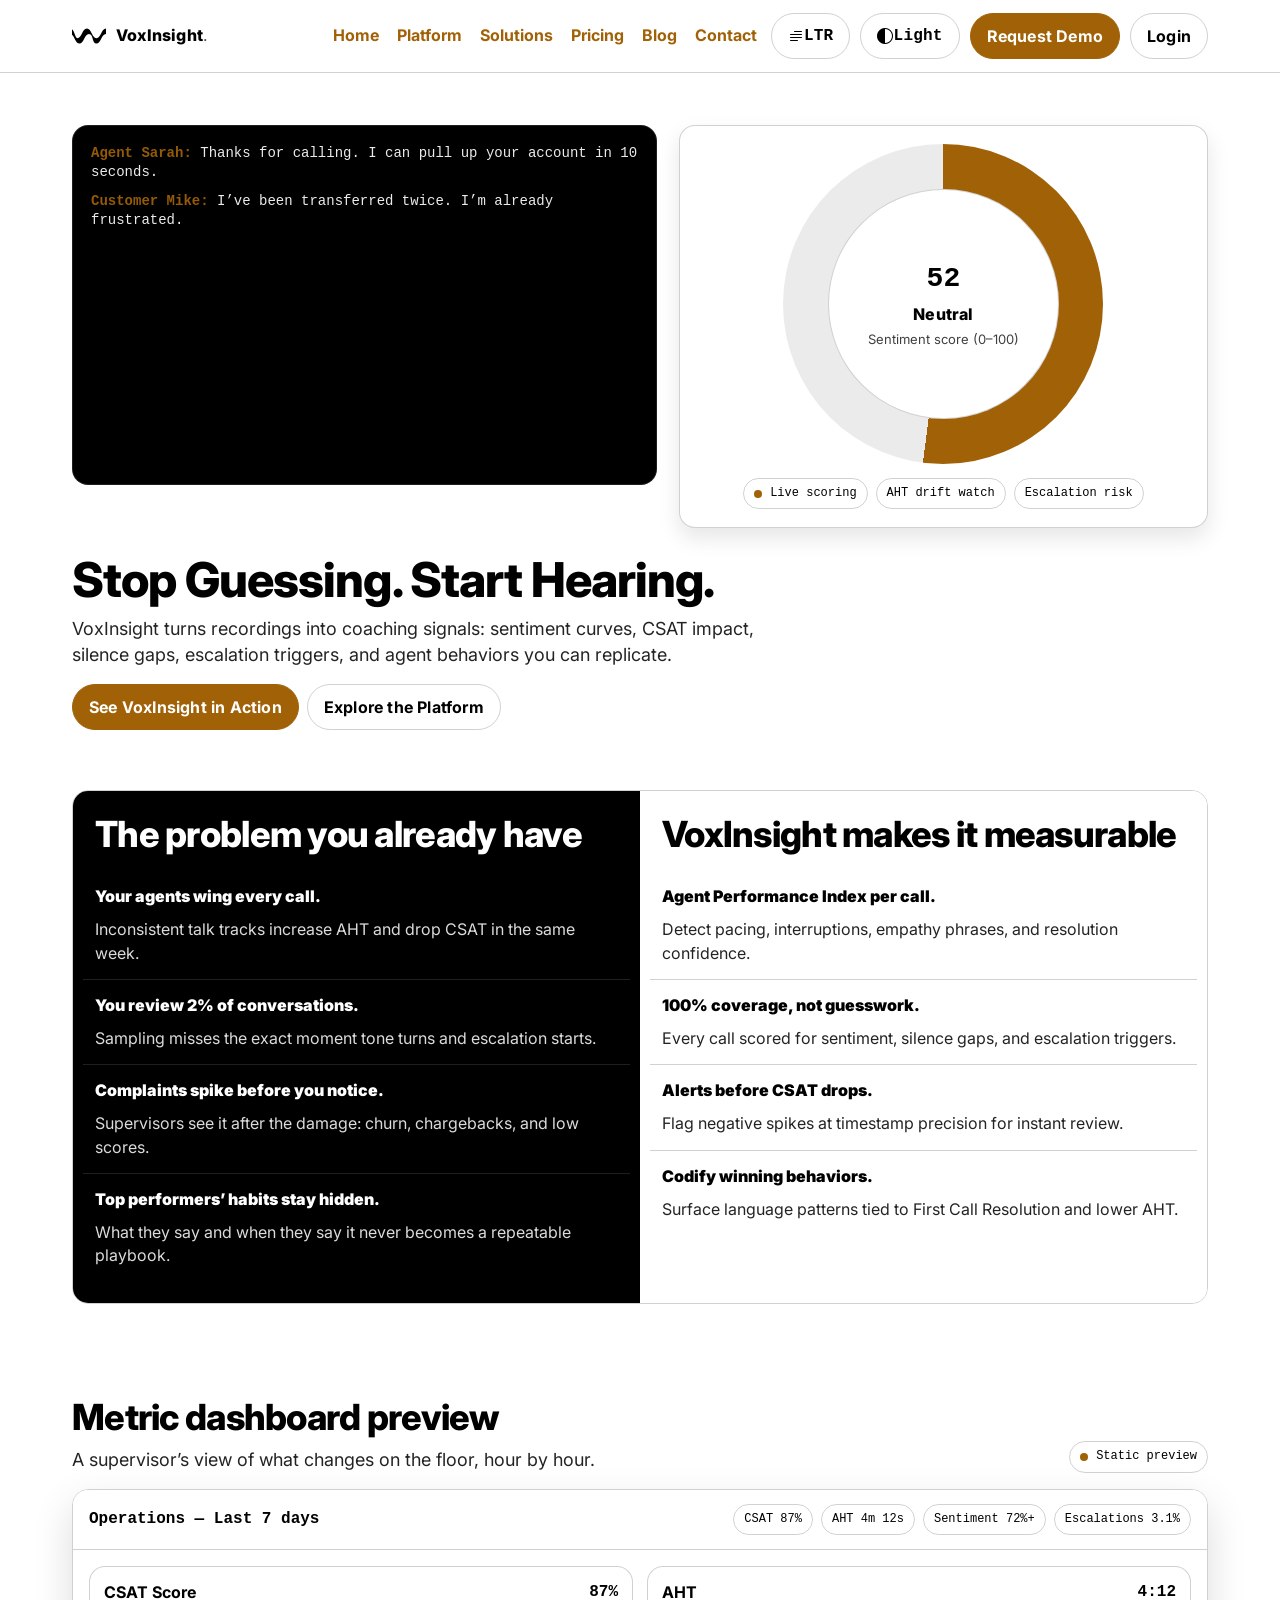
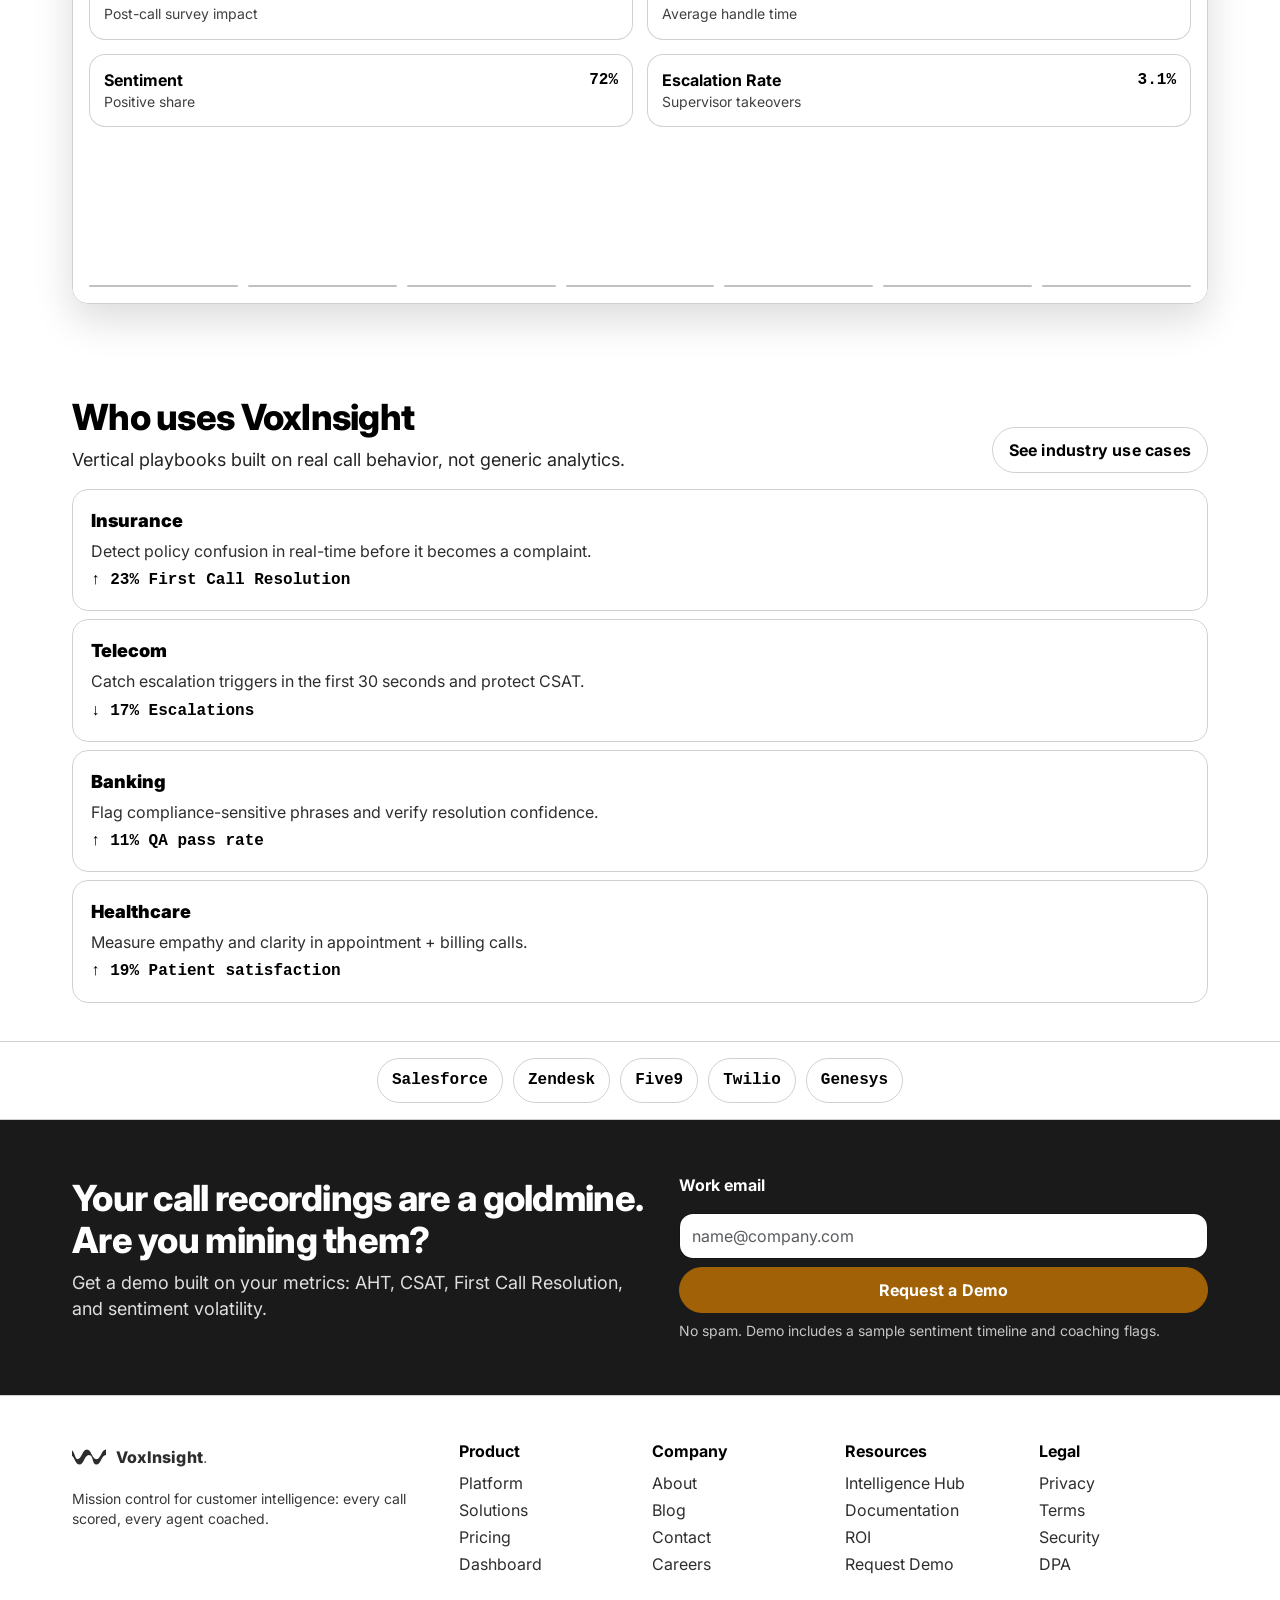
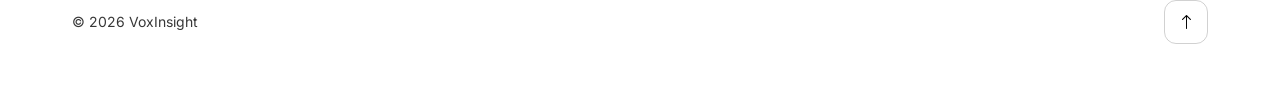
==== index.html @ e65e609f "5050Complete" ====
<!doctype html>
<html lang="en" dir="ltr">
  <head>
    <meta charset="utf-8" />
    <meta name="viewport" content="width=device-width, initial-scale=1" />
    <title>VoxInsight — Speech Analytics Mission Control</title>
    <meta name="description" content="Analyze call center conversations with AI. Track sentiment, CSAT impact, AHT drift, escalation risk, and coaching opportunities in one dashboard." />
    <meta name="robots" content="index, follow" />
    <link rel="icon" href="data:image/svg+xml,%3Csvg xmlns='http://www.w3.org/2000/svg' viewBox='0 0 64 64'%3E%3Cpath fill='%23A16207' d='M10 36c9 0 9-18 18-18s9 18 18 18 9-18 18-18v10c-9 0-9 18-18 18S41 28 32 28 23 46 14 46 5 28-4 28V18c9 0 9 18 14 18z'/%3E%3C/svg%3E" />
    <link rel="preconnect" href="https://fonts.googleapis.com" />
    <link rel="preconnect" href="https://fonts.gstatic.com" crossorigin />
    <link href="https://fonts.googleapis.com/css2?family=Inter:wght@400;600;700;800;900&display=swap" rel="stylesheet" />
    <link href="https://cdn.jsdelivr.net/npm/bootstrap@5.3.3/dist/css/bootstrap.min.css" rel="stylesheet" integrity="sha384-QWTKZyjpPEjISv5WaRU9OFeRpok6YctnYmDr5pNlyT2bRjXh0JMhjY6hW+ALEwIH" crossorigin="anonymous" />
    <link href="https://cdn.jsdelivr.net/npm/bootstrap-icons@1.11.3/font/bootstrap-icons.min.css" rel="stylesheet" />
    <link href="assets/css/style.css" rel="stylesheet" />
    <link href="assets/css/dark-mode.css" rel="stylesheet" />
    <link href="assets/css/rtl.css" rel="stylesheet" />
    <script type="application/ld+json">
      {
        "@context": "https://schema.org",
        "@type": "SoftwareApplication",
        "name": "VoxInsight",
        "applicationCategory": "BusinessApplication",
        "operatingSystem": "Web",
        "offers": { "@type": "Offer", "price": "0", "priceCurrency": "USD" },
        "publisher": { "@type": "Organization", "name": "VoxInsight" }
      }
    </script>
  </head>
  <body>
    <a class="vi-skip" href="#main">Skip to content</a>

    <header class="vi-navbar">
      <div class="container vi-container">
        <div class="vi-nav-inner">
          <button class="vi-nav-toggler" type="button" data-bs-toggle="offcanvas" data-bs-target="#viOffcanvas" aria-controls="viOffcanvas" aria-label="Open menu">
            <i class="bi bi-list" aria-hidden="true"></i>
          </button>

          <div class="vi-nav-brand">
            <a class="vi-logo" href="index.html" aria-label="VoxInsight home">
              <svg viewBox="0 0 64 64" xmlns="http://www.w3.org/2000/svg" role="img" aria-label="VoxInsight logo">
                <path fill="currentColor" d="M10 36c9 0 9-18 18-18s9 18 18 18 9-18 18-18v10c-9 0-9 18-18 18S41 28 32 28 23 46 14 46 5 28-4 28V18c9 0 9 18 14 18z" />
              </svg>
              <div>
                <strong>VoxInsight</strong><span>.</span>
              </div>
            </a>
          </div>

          <nav class="vi-nav-desktop" aria-label="Primary">
            <a class="fw-bold" href="index.html">Home</a>
            <a class="fw-bold" href="services.html">Platform</a>
            <a class="fw-bold" href="service-details.html">Solutions</a>
            <a class="fw-bold" href="pricing.html">Pricing</a>
            <a class="fw-bold" href="blog.html">Blog</a>
            <a class="fw-bold" href="contact.html">Contact</a>
          </nav>

          <div class="vi-nav-actions">
            <button class="btn btn-vi btn-vi-outline d-none d-sm-inline-flex" type="button" data-vi-dir-toggle aria-pressed="false" aria-label="Toggle direction">
              <i class="bi bi-text-paragraph" aria-hidden="true"></i>
              <span class="vi-mono" data-vi-dir-label>LTR</span>
            </button>
            <button class="btn btn-vi btn-vi-outline d-none d-sm-inline-flex" type="button" data-vi-theme-toggle aria-pressed="false" aria-label="Toggle theme">
              <i class="bi bi-circle-half" aria-hidden="true"></i>
              <span class="vi-mono" data-vi-theme-label>Light</span>
            </button>
            <a class="btn btn-vi btn-vi-primary d-none d-sm-inline-flex" href="contact.html#demo">Request Demo</a>
            <a class="btn btn-vi btn-vi-outline d-none d-sm-inline-flex" href="login.html">Login</a>
          </div>
        </div>
      </div>

      <div class="offcanvas offcanvas-end vi-offcanvas" tabindex="-1" id="viOffcanvas" aria-labelledby="viOffcanvasLabel">
        <div class="offcanvas-header">
          <div class="vi-logo" id="viOffcanvasLabel">
            <svg viewBox="0 0 64 64" xmlns="http://www.w3.org/2000/svg" aria-hidden="true">
              <path fill="currentColor" d="M10 36c9 0 9-18 18-18s9 18 18 18 9-18 18-18v10c-9 0-9 18-18 18S41 28 32 28 23 46 14 46 5 28-4 28V18c9 0 9 18 14 18z" />
            </svg>
            <div><strong>VoxInsight</strong><span>.</span></div>
          </div>
          <button type="button" class="btn-close" data-bs-dismiss="offcanvas" aria-label="Close"></button>
        </div>
        <div class="offcanvas-body">
          <nav class="nav flex-column" aria-label="Mobile">
            <a class="nav-link" href="index.html">Home</a>
            <a class="nav-link" href="services.html">Platform</a>
            <a class="nav-link" href="service-details.html">Solutions</a>
            <a class="nav-link" href="pricing.html">Pricing</a>
            <a class="nav-link" href="blog.html">Blog</a>
            <a class="nav-link" href="contact.html">Contact</a>
            <div class="mt-3 d-grid gap-2">
              <button class="btn btn-vi btn-vi-outline" type="button" data-vi-dir-toggle aria-pressed="false">
                <i class="bi bi-text-paragraph" aria-hidden="true"></i> <span class="vi-mono" data-vi-dir-label>LTR</span>
              </button>
              <button class="btn btn-vi btn-vi-outline" type="button" data-vi-theme-toggle aria-pressed="false">
                <i class="bi bi-circle-half" aria-hidden="true"></i> <span class="vi-mono" data-vi-theme-label>Light</span>
              </button>
              <a class="btn btn-vi btn-vi-primary" href="contact.html#demo">Request Demo</a>
              <a class="btn btn-vi btn-vi-outline" href="login.html">Login</a>
            </div>
          </nav>
        </div>
      </div>
    </header>

    <main id="main">
      <section class="vi-hero">
        <div class="container vi-container">
          <div class="vi-split align-items-start">
            <div class="vi-transcript">
              <div class="vi-transcript-inner" data-vi-transcript aria-live="polite" aria-label="Live transcript simulation"></div>
            </div>
            <div class="vi-gauge">
              <div class="vi-gauge-ring" data-vi-gauge-ring style="--vi-gauge-deg:240deg">
                <div class="vi-gauge-center">
                  <div class="score" data-vi-gauge-score>78</div>
                  <div class="state" data-vi-gauge-state>Positive</div>
                  <div class="hint">Sentiment score (0–100)</div>
                </div>
              </div>
              <div class="d-flex flex-wrap gap-2 justify-content-center">
                <span class="vi-badge dot">Live scoring</span>
                <span class="vi-badge">AHT drift watch</span>
                <span class="vi-badge">Escalation risk</span>
              </div>
            </div>
          </div>

          <div class="mt-4">
            <h1 class="vi-h1">Stop Guessing. Start Hearing.</h1>
            <p class="vi-lead mt-2">
              VoxInsight turns recordings into coaching signals: sentiment curves, CSAT impact, silence gaps, escalation triggers, and agent behaviors you can replicate.
            </p>
            <div class="d-flex flex-wrap gap-2 mt-3">
              <a class="btn btn-vi btn-vi-primary" href="dashboard.html">See VoxInsight in Action</a>
              <a class="btn btn-vi btn-vi-outline" href="services.html">Explore the Platform</a>
            </div>
          </div>
        </div>
      </section>

      <section class="vi-section compact">
        <div class="container vi-container">
          <div class="vi-compare">
            <div class="pain">
              <h2 class="vi-h2 mb-3">The problem you already have</h2>
              <div class="row">
                <div class="t">Your agents wing every call.</div>
                <div class="d">Inconsistent talk tracks increase AHT and drop CSAT in the same week.</div>
              </div>
              <div class="row">
                <div class="t">You review 2% of conversations.</div>
                <div class="d">Sampling misses the exact moment tone turns and escalation starts.</div>
              </div>
              <div class="row">
                <div class="t">Complaints spike before you notice.</div>
                <div class="d">Supervisors see it after the damage: churn, chargebacks, and low scores.</div>
              </div>
              <div class="row">
                <div class="t">Top performers’ habits stay hidden.</div>
                <div class="d">What they say and when they say it never becomes a repeatable playbook.</div>
              </div>
            </div>
            <div class="answer">
              <h2 class="vi-h2 mb-3">VoxInsight makes it measurable</h2>
              <div class="row">
                <div class="t">Agent Performance Index per call.</div>
                <div class="d">Detect pacing, interruptions, empathy phrases, and resolution confidence.</div>
              </div>
              <div class="row">
                <div class="t">100% coverage, not guesswork.</div>
                <div class="d">Every call scored for sentiment, silence gaps, and escalation triggers.</div>
              </div>
              <div class="row">
                <div class="t">Alerts before CSAT drops.</div>
                <div class="d">Flag negative spikes at timestamp precision for instant review.</div>
              </div>
              <div class="row">
                <div class="t">Codify winning behaviors.</div>
                <div class="d">Surface language patterns tied to First Call Resolution and lower AHT.</div>
              </div>
            </div>
          </div>
        </div>
      </section>

      <section class="vi-section">
        <div class="container vi-container">
          <div class="d-flex flex-column flex-lg-row align-items-lg-end justify-content-between gap-2">
            <div>
              <h2 class="vi-h2 mb-2">Metric dashboard preview</h2>
              <p class="vi-lead mb-0">A supervisor’s view of what changes on the floor, hour by hour.</p>
            </div>
            <span class="vi-badge dot">Static preview</span>
          </div>

          <div class="vi-dashboard-mock mt-3">
            <div class="vi-dashboard-top">
              <div class="vi-mono fw-bold">Operations — Last 7 days</div>
              <div class="d-flex flex-wrap gap-2">
                <span class="vi-badge">CSAT 87%</span>
                <span class="vi-badge">AHT 4m 12s</span>
                <span class="vi-badge">Sentiment 72%+</span>
                <span class="vi-badge">Escalations 3.1%</span>
              </div>
            </div>
            <div class="p-3">
              <div class="vi-grid-2">
                <div class="vi-card vi-card-tight">
                  <div class="vi-card-body vi-metric">
                    <div>
                      <div class="label">CSAT Score</div>
                      <div class="small opacity-75">Post-call survey impact</div>
                    </div>
                    <div class="value">87%</div>
                  </div>
                </div>
                <div class="vi-card vi-card-tight">
                  <div class="vi-card-body vi-metric">
                    <div>
                      <div class="label">AHT</div>
                      <div class="small opacity-75">Average handle time</div>
                    </div>
                    <div class="value">4:12</div>
                  </div>
                </div>
                <div class="vi-card vi-card-tight">
                  <div class="vi-card-body vi-metric">
                    <div>
                      <div class="label">Sentiment</div>
                      <div class="small opacity-75">Positive share</div>
                    </div>
                    <div class="value">72%</div>
                  </div>
                </div>
                <div class="vi-card vi-card-tight">
                  <div class="vi-card-body vi-metric">
                    <div>
                      <div class="label">Escalation Rate</div>
                      <div class="small opacity-75">Supervisor takeovers</div>
                    </div>
                    <div class="value">3.1%</div>
                  </div>
                </div>
              </div>
            </div>
            <div class="vi-bars" aria-label="Weekly sentiment trend">
              <div class="vi-bar" aria-label="Monday"><span style="height:62%"></span></div>
              <div class="vi-bar" aria-label="Tuesday"><span style="height:54%"></span></div>
              <div class="vi-bar" aria-label="Wednesday"><span style="height:68%"></span></div>
              <div class="vi-bar" aria-label="Thursday"><span style="height:64%"></span></div>
              <div class="vi-bar" aria-label="Friday"><span style="height:72%"></span></div>
              <div class="vi-bar" aria-label="Saturday"><span style="height:69%"></span></div>
              <div class="vi-bar" aria-label="Sunday"><span style="height:75%"></span></div>
            </div>
          </div>
        </div>
      </section>

      <section class="vi-section compact">
        <div class="container vi-container">
          <div class="d-flex flex-column flex-lg-row align-items-lg-end justify-content-between gap-2">
            <div>
              <h2 class="vi-h2 mb-2">Who uses VoxInsight</h2>
              <p class="vi-lead mb-0">Vertical playbooks built on real call behavior, not generic analytics.</p>
            </div>
            <a class="btn btn-vi btn-vi-outline" href="service-details.html">See industry use cases</a>
          </div>

          <div class="vi-verticals mt-3 d-grid gap-2">
            <div class="vi-row">
              <div class="k">Insurance</div>
              <div class="u">Detect policy confusion in real-time before it becomes a complaint.</div>
              <div class="m">↑ 23% First Call Resolution</div>
            </div>
            <div class="vi-row">
              <div class="k">Telecom</div>
              <div class="u">Catch escalation triggers in the first 30 seconds and protect CSAT.</div>
              <div class="m">↓ 17% Escalations</div>
            </div>
            <div class="vi-row">
              <div class="k">Banking</div>
              <div class="u">Flag compliance-sensitive phrases and verify resolution confidence.</div>
              <div class="m">↑ 11% QA pass rate</div>
            </div>
            <div class="vi-row">
              <div class="k">Healthcare</div>
              <div class="u">Measure empathy and clarity in appointment + billing calls.</div>
              <div class="m">↑ 19% Patient satisfaction</div>
            </div>
          </div>
        </div>
      </section>

      <section class="vi-trust">
        <div class="container vi-container">
          <div class="d-flex flex-wrap justify-content-center row-gap">
            <div class="item">Salesforce</div>
            <div class="item">Zendesk</div>
            <div class="item">Five9</div>
            <div class="item">Twilio</div>
            <div class="item">Genesys</div>
          </div>
        </div>
      </section>

      <section class="vi-section dark">
        <div class="container vi-container">
          <div class="vi-split align-items-center">
            <div>
              <h2 class="vi-h2">Your call recordings are a goldmine. Are you mining them?</h2>
              <p class="vi-lead mt-2">Get a demo built on your metrics: AHT, CSAT, First Call Resolution, and sentiment volatility.</p>
            </div>
            <form class="vi-form needs-validation" id="demo" novalidate>
              <div class="d-grid gap-2">
                <label class="form-label fw-bold" for="emailDemo">Work email</label>
                <input class="form-control" id="emailDemo" type="email" placeholder="name@company.com" required />
                <div class="invalid-feedback">Enter a valid email address.</div>
                <button class="btn btn-vi btn-vi-primary" type="submit">Request a Demo</button>
                <div class="small opacity-75">No spam. Demo includes a sample sentiment timeline and coaching flags.</div>
              </div>
            </form>
          </div>
        </div>
      </section>
    </main>

    <footer class="vi-footer">
      <div class="container vi-container">
        <div class="row g-4">
          <div class="col-12 col-lg-4">
            <a class="vi-logo" href="index.html" aria-label="VoxInsight home">
              <svg viewBox="0 0 64 64" xmlns="http://www.w3.org/2000/svg" aria-hidden="true">
                <path fill="currentColor" d="M10 36c9 0 9-18 18-18s9 18 18 18 9-18 18-18v10c-9 0-9 18-18 18S41 28 32 28 23 46 14 46 5 28-4 28V18c9 0 9 18 14 18z" />
              </svg>
              <div>
                <strong>VoxInsight</strong><span>.</span>
              </div>
            </a>
            <p class="mt-2 mb-0 small">Mission control for customer intelligence: every call scored, every agent coached.</p>
          </div>
          <div class="col-6 col-lg-2">
            <div class="fw-bold mb-2">Product</div>
            <div class="d-grid gap-1">
              <a href="services.html">Platform</a>
              <a href="service-details.html">Solutions</a>
              <a href="pricing.html">Pricing</a>
              <a href="dashboard.html">Dashboard</a>
            </div>
          </div>
          <div class="col-6 col-lg-2">
            <div class="fw-bold mb-2">Company</div>
            <div class="d-grid gap-1">
              <a href="about.html">About</a>
              <a href="blog.html">Blog</a>
              <a href="contact.html">Contact</a>
              <a href="coming-soon.html">Careers</a>
            </div>
          </div>
          <div class="col-6 col-lg-2">
            <div class="fw-bold mb-2">Resources</div>
            <div class="d-grid gap-1">
              <a href="blog.html">Intelligence Hub</a>
              <a href="services.html">Documentation</a>
              <a href="pricing.html">ROI</a>
              <a href="contact.html#demo">Request Demo</a>
            </div>
          </div>
          <div class="col-6 col-lg-2">
            <div class="fw-bold mb-2">Legal</div>
            <div class="d-grid gap-1">
              <a href="404.html">Privacy</a>
              <a href="404.html">Terms</a>
              <a href="404.html">Security</a>
              <a href="404.html">DPA</a>
            </div>
          </div>
        </div>
        <div class="d-flex flex-wrap justify-content-between align-items-center gap-2 mt-4">
          <div class="small">© 2026 VoxInsight</div>
          <button class="backtop" type="button" data-vi-backtop aria-label="Back to top">
            <i class="bi bi-arrow-up" aria-hidden="true"></i>
          </button>
        </div>
      </div>
    </footer>

    <script src="https://cdn.jsdelivr.net/npm/bootstrap@5.3.3/dist/js/bootstrap.bundle.min.js" integrity="sha384-YvpcrYf0tY3lHB60NNkmXc5s9fDVZLESaAA55NDzOxhy9GkcIdslK1eN7N6jIeHz" crossorigin="anonymous"></script>
    <script src="assets/js/main.js"></script>
  </body>
</html>
---- assets/css/style.css ----
:root{
  --vi-black:#000;
  --vi-white:#fff;
  --vi-accent:#A16207;
  --vi-dark:#1A1A1A;
  --vi-bg:var(--vi-white);
  --vi-fg:var(--vi-black);
  --vi-surface:var(--vi-white);
  --vi-border:rgba(0,0,0,.18);
  --vi-soft:rgba(0,0,0,.06);
  --vi-radius:16px;
  --vi-radius-sm:12px;
  --vi-shadow:0 16px 40px rgba(0,0,0,.14);
  --vi-shadow-sm:0 10px 22px rgba(0,0,0,.10);
  --vi-mono:ui-monospace,SFMono-Regular,Menlo,Monaco,Consolas,"Liberation Mono","Courier New",monospace;
}

html,body{height:100%}
body{
  background:var(--vi-bg);
  color:var(--vi-fg);
  font-family:Inter,system-ui,-apple-system,"Segoe UI",Roboto,Arial,sans-serif;
  line-height:1.45;
}

:root{
  --bs-primary:var(--vi-accent);
  --bs-primary-rgb:161,98,7;
  --bs-link-color:var(--vi-accent);
  --bs-link-hover-color:rgba(161,98,7,.82);
  --bs-focus-ring-color:rgba(161,98,7,.34);
  --bs-border-color:var(--vi-border);
}

a{color:var(--vi-accent);text-decoration:none}
a:hover{text-decoration:underline}

.vi-skip{
  position:absolute;
  left:-9999px;
  top:auto;
  width:1px;
  height:1px;
  overflow:hidden;
}
.vi-skip:focus{
  left:16px;
  top:16px;
  width:auto;
  height:auto;
  z-index:2000;
  padding:10px 12px;
  background:var(--vi-white);
  color:var(--vi-black);
  border:1px solid var(--vi-black);
  border-radius:12px;
}

.vi-container{max-width:1160px}

.vi-logo{
  display:inline-flex;
  align-items:center;
  gap:10px;
  color:inherit;
}
.vi-logo svg{width:34px;height:34px;flex:0 0 auto}
.vi-logo strong{font-weight:800;letter-spacing:.2px}
.vi-logo span{opacity:.7}

.vi-navbar{
  position:sticky;
  top:0;
  z-index:1030;
  background:rgba(255,255,255,.92);
  backdrop-filter:saturate(130%) blur(10px);
  border-bottom:1px solid var(--vi-border);
}
.vi-nav-inner{
  min-height:72px;
  display:flex;
  align-items:center;
  gap:14px;
}
.vi-nav-brand{flex:1 1 auto;display:flex;justify-content:center}
.vi-nav-desktop{display:none;gap:18px;align-items:center}
.vi-nav-actions{display:flex;gap:10px;align-items:center}
.vi-nav-actions .btn{min-height:44px}
.vi-nav-toggler{width:44px;height:44px;border:1px solid var(--vi-border);border-radius:12px;background:transparent}
.vi-nav-toggler:focus{outline:none;box-shadow:0 0 0 .25rem rgba(161,98,7,.25)}

@media (min-width:1100px){
  .vi-nav-brand{justify-content:flex-start}
  .vi-nav-desktop{display:flex}
  .vi-nav-toggler{display:none}
}

.vi-pill{
  border:1px solid var(--vi-border);
  background:var(--vi-surface);
  border-radius:999px;
  padding:10px 12px;
  display:inline-flex;
  gap:10px;
  align-items:center;
}

.btn-vi{
  border-radius:999px;
  padding:10px 16px;
  font-weight:700;
  letter-spacing:.2px;
}
.btn-vi-primary{
  background:var(--vi-accent);
  border:1px solid var(--vi-accent);
  color:var(--vi-white);
}
.btn-vi-primary:hover{filter:brightness(.92);color:var(--vi-white)}
.btn-vi-outline{
  border:1px solid var(--vi-border);
  background:transparent;
  color:inherit;
}
.btn-vi-outline:hover{background:var(--vi-soft);color:inherit}

.vi-hero{
  padding:52px 0 22px;
}
.vi-h1{
  font-size:clamp(40px,4vw,48px);
  line-height:1.15;
  letter-spacing:-.02em;
  font-weight:800;
}
.vi-h2{
  font-size:clamp(32px,3vw,36px);
  line-height:1.18;
  font-weight:800;
  letter-spacing:-.02em;
}
.vi-lead{font-size:18px;opacity:.86;max-width:62ch}

.vi-card{
  border:1px solid var(--vi-border);
  border-radius:var(--vi-radius);
  background:var(--vi-surface);
  box-shadow:var(--vi-shadow-sm);
}
.vi-card-body{padding:18px}
.vi-card-tight .vi-card-body{padding:14px}

.vi-mono{font-family:var(--vi-mono)}
.vi-metric{
  display:flex;
  align-items:flex-start;
  justify-content:space-between;
  gap:12px;
}
.vi-metric .label{font-weight:700}
.vi-metric .value{font-family:var(--vi-mono);font-weight:800}

.vi-section{padding:54px 0}
.vi-section.compact{padding:38px 0}
.vi-section.dark{
  background:var(--vi-dark);
  color:var(--vi-white);
}
.vi-section.dark .vi-card{background:rgba(255,255,255,.06);border-color:rgba(255,255,255,.14);box-shadow:none}
.vi-section.dark a{color:var(--vi-white)}
.vi-section.dark a:hover{color:rgba(255,255,255,.84)}

.vi-split{
  display:grid;
  grid-template-columns:1fr;
  gap:18px;
}
@media (min-width:992px){
  .vi-split{grid-template-columns:1.05fr .95fr;gap:22px}
}

.vi-transcript{
  height:360px;
  overflow:hidden;
  border-radius:var(--vi-radius);
  background:var(--vi-black);
  color:var(--vi-white);
  border:1px solid rgba(255,255,255,.12);
}
.vi-transcript-inner{
  height:100%;
  padding:18px;
  overflow:hidden;
  display:flex;
  flex-direction:column;
  gap:10px;
}
.vi-transcript-line{
  font-family:var(--vi-mono);
  font-size:14px;
  line-height:1.35;
  opacity:.92;
}
.vi-transcript-line strong{color:var(--vi-accent);font-weight:800}

.vi-gauge{
  border-radius:var(--vi-radius);
  border:1px solid var(--vi-border);
  background:var(--vi-surface);
  padding:18px;
  box-shadow:var(--vi-shadow-sm);
}
.vi-gauge-ring{
  width:100%;
  max-width:320px;
  aspect-ratio:1/1;
  border-radius:999px;
  margin:0 auto 14px;
  background:conic-gradient(var(--vi-accent) 0deg, var(--vi-accent) var(--vi-gauge-deg,210deg), rgba(0,0,0,.08) var(--vi-gauge-deg,210deg), rgba(0,0,0,.08) 360deg);
  display:grid;
  place-items:center;
}
.vi-gauge-center{
  width:72%;
  height:72%;
  border-radius:999px;
  background:var(--vi-white);
  border:1px solid var(--vi-border);
  display:flex;
  flex-direction:column;
  align-items:center;
  justify-content:center;
  text-align:center;
  gap:4px;
}
.vi-gauge-center .score{font-family:var(--vi-mono);font-weight:900;font-size:28px}
.vi-gauge-center .state{font-weight:800;letter-spacing:.2px}
.vi-gauge-center .hint{opacity:.75;font-size:13px}

.vi-compare{
  border-radius:var(--vi-radius);
  overflow:hidden;
  border:1px solid var(--vi-border);
  display:grid;
  grid-template-columns:1fr;
}
@media (min-width:992px){
  .vi-compare{grid-template-columns:1fr 1fr}
}
.vi-compare .pain{
  background:var(--vi-black);
  color:var(--vi-white);
  padding:22px;
}
.vi-compare .answer{
  background:var(--vi-white);
  color:var(--vi-black);
  padding:22px;
}
.vi-compare .row{
  display:grid;
  grid-template-columns:1fr;
  gap:10px;
  padding:14px 0;
  border-bottom:1px solid rgba(255,255,255,.12);
}
.vi-compare .answer .row{border-bottom:1px solid var(--vi-border)}
.vi-compare .row:last-child{border-bottom:none}
.vi-compare .pain .t{font-weight:900}
.vi-compare .answer .t{font-weight:900}
.vi-compare .d{opacity:.86}

.vi-dashboard-mock{
  border:1px solid var(--vi-border);
  border-radius:var(--vi-radius);
  overflow:hidden;
  box-shadow:var(--vi-shadow);
}
.vi-dashboard-top{
  display:flex;
  align-items:center;
  justify-content:space-between;
  gap:12px;
  padding:14px 16px;
  border-bottom:1px solid var(--vi-border);
  background:var(--vi-white);
}
.vi-badge{
  display:inline-flex;
  align-items:center;
  gap:8px;
  padding:6px 10px;
  border-radius:999px;
  border:1px solid var(--vi-border);
  font-family:var(--vi-mono);
  font-size:12px;
}
.vi-badge.dot::before{
  content:"";
  width:8px;
  height:8px;
  border-radius:50%;
  background:var(--vi-accent);
}
.vi-grid-2{
  display:grid;
  grid-template-columns:1fr;
  gap:14px;
}
@media (min-width:992px){
  .vi-grid-2{grid-template-columns:1fr 1fr}
}
.vi-grid-2 .vi-card{box-shadow:none}

.vi-bars{
  display:flex;
  gap:10px;
  align-items:flex-end;
  height:160px;
  padding:14px 16px 16px;
  background:var(--vi-white);
}
.vi-bar{
  width:100%;
  background:rgba(0,0,0,.08);
  border:1px solid var(--vi-border);
  border-radius:12px;
  position:relative;
  overflow:hidden;
}
.vi-bar span{
  position:absolute;
  left:0;right:0;bottom:0;
  background:var(--vi-accent);
}

.vi-verticals .vi-row{
  border:1px solid var(--vi-border);
  border-radius:var(--vi-radius);
  padding:18px;
  display:flex;
  flex-direction:column;
  gap:6px;
}
.vi-verticals .k{font-weight:900;font-size:18px}
.vi-verticals .u{opacity:.82}
.vi-verticals .m{font-family:var(--vi-mono);font-weight:900}

.vi-trust{
  border-top:1px solid var(--vi-border);
  border-bottom:1px solid var(--vi-border);
  padding:16px 0;
}
.vi-trust .item{
  border:1px solid var(--vi-border);
  border-radius:999px;
  padding:10px 14px;
  font-weight:800;
  font-family:var(--vi-mono);
  white-space:nowrap;
}
.vi-trust .row-gap{gap:10px}

.vi-footer{
  padding:44px 0;
  border-top:1px solid var(--vi-border);
}
.vi-footer a{color:inherit;opacity:.82}
.vi-footer a:hover{opacity:1}
.vi-footer .small{opacity:.78}
.vi-footer .backtop{
  width:44px;height:44px;border-radius:12px;border:1px solid var(--vi-border);
  background:transparent;
}
.vi-footer .backtop:focus{outline:none;box-shadow:0 0 0 .25rem rgba(161,98,7,.25)}

.vi-form .form-control,.vi-form .form-select{
  min-height:46px;
  border-radius:14px;
  border-color:var(--vi-border);
}
.vi-form .form-control:focus,.vi-form .form-select:focus{
  border-color:rgba(161,98,7,.55);
  box-shadow:0 0 0 .25rem rgba(161,98,7,.2);
}

.vi-offcanvas{
  border-left:1px solid var(--vi-border);
}
.vi-offcanvas .nav-link{
  padding:10px 0;
  font-weight:800;
}
.vi-offcanvas .nav-link.active{color:var(--vi-accent)}

.vi-auth{
  min-height:100vh;
  display:grid;
  place-items:center;
  padding:44px 14px;
}
.vi-auth-card{
  width:min(520px,100%);
  border:1px solid var(--vi-border);
  border-radius:var(--vi-radius);
  box-shadow:var(--vi-shadow);
  background:var(--vi-white);
}
.vi-auth-card .inner{padding:22px}
.vi-sso{
  display:grid;
  grid-template-columns:1fr;
  gap:10px;
}
@media (min-width:520px){
  .vi-sso{grid-template-columns:1fr 1fr}
}

.vi-dashboard{
  min-height:100vh;
  display:grid;
  grid-template-columns:1fr;
}
@media (min-width:992px){
  .vi-dashboard{grid-template-columns:280px 1fr}
}
.vi-side{
  background:var(--vi-black);
  color:var(--vi-white);
  border-right:1px solid rgba(255,255,255,.12);
}
.vi-side .brand{
  padding:18px 18px 12px;
  border-bottom:1px solid rgba(255,255,255,.12);
}
.vi-side a{
  color:inherit;
  opacity:.9;
  text-decoration:none;
}
.vi-side a:hover{opacity:1}
.vi-side .nav{
  padding:12px 12px 18px;
  display:flex;
  flex-direction:column;
  gap:6px;
}
.vi-side .nav button{
  width:100%;
  display:flex;
  align-items:center;
  gap:10px;
  background:transparent;
  color:inherit;
  border:1px solid transparent;
  border-radius:14px;
  padding:12px 12px;
  text-align:left;
  font-weight:800;
}
.vi-side .nav button:hover{background:rgba(255,255,255,.06)}
.vi-side .nav button.active{
  border-color:rgba(255,255,255,.16);
  background:rgba(255,255,255,.08);
}
.vi-main{
  background:var(--vi-bg);
  color:var(--vi-fg);
}
.vi-topbar{
  position:sticky;
  top:0;
  z-index:1020;
  background:rgba(255,255,255,.92);
  backdrop-filter:saturate(130%) blur(10px);
  border-bottom:1px solid var(--vi-border);
  padding:12px 14px;
  display:flex;
  align-items:center;
  justify-content:space-between;
  gap:12px;
}
.vi-topbar .right{display:flex;align-items:center;gap:10px}
.vi-avatar{
  width:36px;height:36px;border-radius:999px;
  border:1px solid var(--vi-border);
  background:var(--vi-soft);
  display:grid;
  place-items:center;
  font-family:var(--vi-mono);
  font-weight:900;
}

.vi-tab{display:none;padding:18px 14px}
.vi-tab.active{display:block}

.table.vi-table> :not(caption)>*>*{padding:12px 12px}
.table.vi-table thead th{font-family:var(--vi-mono);font-weight:900}
.vi-sort{
  cursor:pointer;
  user-select:none;
}

@media (prefers-reduced-motion:reduce){
  *{scroll-behavior:auto!important;animation-duration:0.001ms!important;transition-duration:0.001ms!important}
}
---- assets/css/dark-mode.css ----
[data-theme="dark"]{
  --vi-bg:var(--vi-dark);
  --vi-fg:var(--vi-white);
  --vi-surface:rgba(255,255,255,.06);
  --vi-border:rgba(255,255,255,.14);
  --vi-soft:rgba(255,255,255,.06);
  --vi-shadow:none;
  --vi-shadow-sm:none;
}

[data-theme="dark"] body{background:var(--vi-bg);color:var(--vi-fg)}

[data-theme="dark"] .vi-navbar,
[data-theme="dark"] .vi-topbar{
  background:rgba(26,26,26,.92);
  border-bottom-color:rgba(255,255,255,.14);
}

[data-theme="dark"] .vi-card,
[data-theme="dark"] .vi-dashboard-mock,
[data-theme="dark"] .vi-gauge{
  background:var(--vi-surface);
  border-color:var(--vi-border);
  box-shadow:none;
}

[data-theme="dark"] .vi-dashboard-top,
[data-theme="dark"] .vi-bars{
  background:rgba(255,255,255,.02);
  border-bottom-color:var(--vi-border);
}

[data-theme="dark"] .vi-transcript{border-color:rgba(255,255,255,.18)}

[data-theme="dark"] .vi-gauge-center{
  background:rgba(0,0,0,.30);
  border-color:rgba(255,255,255,.18);
}

[data-theme="dark"] .vi-bar{
  background:rgba(255,255,255,.08);
  border-color:var(--vi-border);
}

[data-theme="dark"] .vi-footer{border-top-color:var(--vi-border)}

[data-theme="dark"] .vi-form .form-control,
[data-theme="dark"] .vi-form .form-select{
  background:rgba(0,0,0,.18);
  color:var(--vi-white);
  border-color:var(--vi-border);
}
[data-theme="dark"] .vi-form .form-control::placeholder{color:rgba(255,255,255,.62)}

[data-theme="dark"] .vi-auth-card{background:rgba(255,255,255,.04)}

[data-theme="dark"] .vi-offcanvas{
  background:var(--vi-dark);
  color:var(--vi-white);
  border-left-color:var(--vi-border);
}
[data-theme="dark"] .vi-offcanvas .btn-close{filter:invert(1)}

[data-theme="dark"] .table{color:var(--vi-white)}
[data-theme="dark"] .table> :not(caption)>*>*{background-color:transparent}
---- assets/css/rtl.css ----
[dir="rtl"] body{direction:rtl;text-align:right}

[dir="rtl"] .vi-nav-inner{flex-direction:row-reverse}
[dir="rtl"] .vi-nav-actions{flex-direction:row-reverse}
[dir="rtl"] .vi-logo{flex-direction:row-reverse}
[dir="rtl"] .vi-nav-brand{justify-content:center}
@media (min-width:1100px){
  [dir="rtl"] .vi-nav-brand{justify-content:flex-end}
}

[dir="rtl"] .offcanvas.vi-offcanvas{
  right:auto;
  left:0;
  border-left:none;
  border-right:1px solid var(--vi-border);
}

[dir="rtl"] .vi-compare{direction:rtl}
[dir="rtl"] .vi-metric{flex-direction:row-reverse}
[dir="rtl"] .vi-metric .value{text-align:left}

[dir="rtl"] .vi-topbar{flex-direction:row-reverse}
[dir="rtl"] .vi-topbar .right{flex-direction:row-reverse}

[dir="rtl"] .vi-side{border-right:none;border-left:1px solid rgba(255,255,255,.12)}
[dir="rtl"] .vi-side .nav button{text-align:right}

[dir="rtl"] .dropdown-menu{right:0;left:auto}

[dir="rtl"] .text-start{text-align:right!important}
[dir="rtl"] .text-end{text-align:left!important}
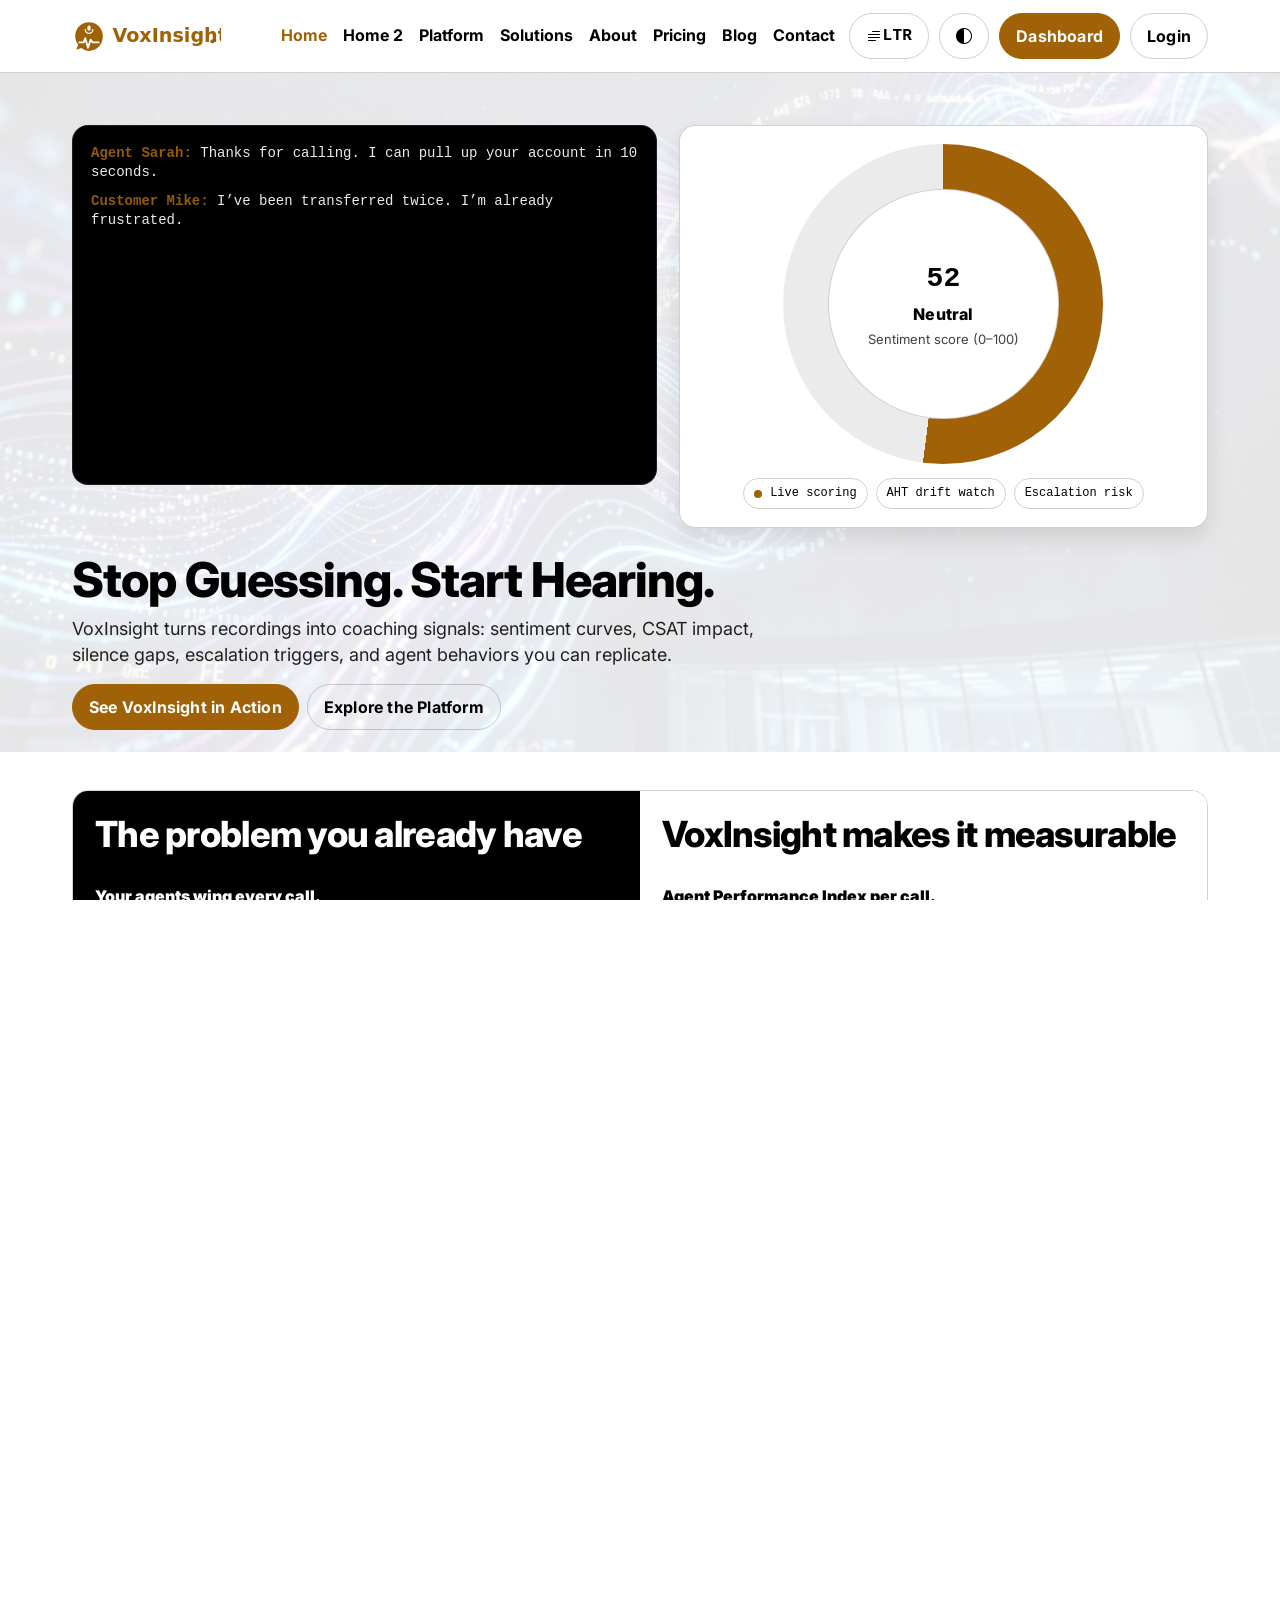
==== commit 496d6421: "60cent" ====
--- a/index.html
+++ b/index.html
@@ -1,21 +1,24 @@
 <!doctype html>
 <html lang="en" dir="ltr">
-  <head>
-    <meta charset="utf-8" />
-    <meta name="viewport" content="width=device-width, initial-scale=1" />
-    <title>VoxInsight — Speech Analytics Mission Control</title>
-    <meta name="description" content="Analyze call center conversations with AI. Track sentiment, CSAT impact, AHT drift, escalation risk, and coaching opportunities in one dashboard." />
-    <meta name="robots" content="index, follow" />
-    <link rel="icon" href="data:image/svg+xml,%3Csvg xmlns='http://www.w3.org/2000/svg' viewBox='0 0 64 64'%3E%3Cpath fill='%23A16207' d='M10 36c9 0 9-18 18-18s9 18 18 18 9-18 18-18v10c-9 0-9 18-18 18S41 28 32 28 23 46 14 46 5 28-4 28V18c9 0 9 18 14 18z'/%3E%3C/svg%3E" />
-    <link rel="preconnect" href="https://fonts.googleapis.com" />
-    <link rel="preconnect" href="https://fonts.gstatic.com" crossorigin />
-    <link href="https://fonts.googleapis.com/css2?family=Inter:wght@400;600;700;800;900&display=swap" rel="stylesheet" />
-    <link href="https://cdn.jsdelivr.net/npm/bootstrap@5.3.3/dist/css/bootstrap.min.css" rel="stylesheet" integrity="sha384-QWTKZyjpPEjISv5WaRU9OFeRpok6YctnYmDr5pNlyT2bRjXh0JMhjY6hW+ALEwIH" crossorigin="anonymous" />
-    <link href="https://cdn.jsdelivr.net/npm/bootstrap-icons@1.11.3/font/bootstrap-icons.min.css" rel="stylesheet" />
-    <link href="assets/css/style.css" rel="stylesheet" />
-    <link href="assets/css/dark-mode.css" rel="stylesheet" />
-    <link href="assets/css/rtl.css" rel="stylesheet" />
-    <script type="application/ld+json">
+
+<head>
+  <meta charset="utf-8" />
+  <meta name="viewport" content="width=device-width, initial-scale=1" />
+  <title>VoxInsight — Speech Analytics Mission Control</title>
+  <meta name="description"
+    content="Analyze call center conversations with AI. Track sentiment, CSAT impact, AHT drift, escalation risk, and coaching opportunities in one dashboard." />
+  <meta name="robots" content="index, follow" />
+  <link rel="icon" type="image/svg+xml" href="assets/images/favicon.svg" />
+  <link rel="preconnect" href="https://fonts.googleapis.com" />
+  <link rel="preconnect" href="https://fonts.gstatic.com" crossorigin />
+  <link href="https://fonts.googleapis.com/css2?family=Inter:wght@400;600;700;800;900&display=swap" rel="stylesheet" />
+  <link href="https://cdn.jsdelivr.net/npm/bootstrap@5.3.3/dist/css/bootstrap.min.css" rel="stylesheet"
+    integrity="sha384-QWTKZyjpPEjISv5WaRU9OFeRpok6YctnYmDr5pNlyT2bRjXh0JMhjY6hW+ALEwIH" crossorigin="anonymous" />
+  <link href="https://cdn.jsdelivr.net/npm/bootstrap-icons@1.11.3/font/bootstrap-icons.min.css" rel="stylesheet" />
+  <link href="assets/css/style.css" rel="stylesheet" />
+  <link href="assets/css/dark-mode.css" rel="stylesheet" />
+  <link href="assets/css/rtl.css" rel="stylesheet" />
+  <script type="application/ld+json">
       {
         "@context": "https://schema.org",
         "@type": "SoftwareApplication",
@@ -26,368 +29,379 @@
         "publisher": { "@type": "Organization", "name": "VoxInsight" }
       }
     </script>
-  </head>
-  <body>
-    <a class="vi-skip" href="#main">Skip to content</a>
-
-    <header class="vi-navbar">
-      <div class="container vi-container">
-        <div class="vi-nav-inner">
-          <button class="vi-nav-toggler" type="button" data-bs-toggle="offcanvas" data-bs-target="#viOffcanvas" aria-controls="viOffcanvas" aria-label="Open menu">
-            <i class="bi bi-list" aria-hidden="true"></i>
+  <style>
+    [data-theme="dark"] .vi-hero {
+      background: linear-gradient(rgba(26, 26, 26, 0.92), rgba(26, 26, 26, 0.92)), url('assets/images/hero-viz.png') center/cover no-repeat !important;
+    }
+  </style>
+</head>
+
+<body>
+  <a class="vi-skip" href="#main">Skip to content</a>
+
+  <header class="vi-navbar">
+    <div class="container vi-container">
+      <nav class="navbar navbar-expand-vi vi-nav-inner">
+        <button class="navbar-toggler vi-nav-toggler" type="button" data-bs-toggle="offcanvas"
+          data-bs-target="#viOffcanvas" aria-controls="viOffcanvas" aria-label="Open menu">
+          <i class="bi bi-list" aria-hidden="true"></i>
+        </button>
+
+        <div class="vi-nav-brand">
+          <a class="vi-logo" href="index.html" aria-label="VoxInsight home">
+            <img src="assets/images/logo.svg" alt="VoxInsight Logo" height="34">
+          </a>
+        </div>
+
+        <div class="collapse navbar-collapse">
+          <div class="mx-auto d-flex flex-nowrap gap-3">
+            <a class="vi-nav-link active" href="index.html">Home</a>
+            <a class="vi-nav-link" href="home-2.html">Home 2</a>
+            <a class="vi-nav-link" href="services.html">Platform</a>
+            <a class="vi-nav-link" href="service-details.html">Solutions</a>
+            <a class="vi-nav-link" href="about.html">About</a>
+            <a class="vi-nav-link" href="pricing.html">Pricing</a>
+            <a class="vi-nav-link" href="blog.html">Blog</a>
+            <a class="vi-nav-link" href="contact.html">Contact</a>
+          </div>
+        </div>
+
+        <div class="vi-nav-actions">
+          <button class="btn btn-vi btn-vi-outline d-none d-sm-inline-flex" type="button" data-vi-dir-toggle
+            aria-pressed="false" aria-label="Toggle direction">
+            <i class="bi bi-text-paragraph" aria-hidden="true"></i>
+            <span class="vi-mono" data-vi-dir-label>LTR</span>
           </button>
-
-          <div class="vi-nav-brand">
-            <a class="vi-logo" href="index.html" aria-label="VoxInsight home">
-              <svg viewBox="0 0 64 64" xmlns="http://www.w3.org/2000/svg" role="img" aria-label="VoxInsight logo">
-                <path fill="currentColor" d="M10 36c9 0 9-18 18-18s9 18 18 18 9-18 18-18v10c-9 0-9 18-18 18S41 28 32 28 23 46 14 46 5 28-4 28V18c9 0 9 18 14 18z" />
-              </svg>
-              <div>
-                <strong>VoxInsight</strong><span>.</span>
+          <button class="btn btn-vi btn-vi-outline d-none d-sm-inline-flex" type="button" data-vi-theme-toggle
+            aria-pressed="false" aria-label="Toggle theme">
+            <i class="bi bi-circle-half" aria-hidden="true"></i>
+          </button>
+          <a class="btn btn-vi btn-vi-primary d-none d-sm-inline-flex" href="dashboard.html">Dashboard</a>
+          <a class="btn btn-vi btn-vi-outline d-none d-sm-inline-flex" href="login.html">Login</a>
+        </div>
+      </nav>
+    </div>
+
+  </header>
+
+  <div class="offcanvas offcanvas-top vi-offcanvas" tabindex="-1" id="viOffcanvas" aria-labelledby="viOffcanvasLabel">
+    <div class="offcanvas-header">
+      <div class="vi-logo" id="viOffcanvasLabel">
+        <img src="assets/images/logo.svg" alt="VoxInsight Logo" height="34">
+      </div>
+      <button type="button" class="btn-close" data-bs-dismiss="offcanvas" aria-label="Close"></button>
+    </div>
+    <div class="offcanvas-body">
+      <nav class="nav flex-column" aria-label="Mobile">
+        <a class="nav-link active" href="index.html">Home</a>
+        <a class="nav-link" href="home-2.html">Home 2</a>
+        <a class="nav-link" href="services.html">Platform</a>
+        <a class="nav-link" href="service-details.html">Solutions</a>
+        <a class="nav-link" href="about.html">About</a>
+        <a class="nav-link" href="pricing.html">Pricing</a>
+        <a class="nav-link" href="blog.html">Blog</a>
+        <a class="nav-link" href="contact.html">Contact</a>
+        <div class="mt-3 d-grid gap-2">
+          <button class="btn btn-vi btn-vi-outline" type="button" data-vi-dir-toggle aria-pressed="false">
+            <i class="bi bi-text-paragraph" aria-hidden="true"></i> <span class="vi-mono" data-vi-dir-label>LTR</span>
+          </button>
+          <button class="btn btn-vi btn-vi-outline" type="button" data-vi-theme-toggle aria-pressed="false"
+            aria-label="Toggle theme">
+            <i class="bi bi-circle-half" aria-hidden="true"></i>
+          </button>
+          <a class="btn btn-vi btn-vi-primary" href="dashboard.html">Dashboard</a>
+          <a class="btn btn-vi btn-vi-outline" href="login.html">Login</a>
+        </div>
+      </nav>
+    </div>
+  </div>
+
+  <main id="main">
+    <section class="vi-hero"
+      style="background: linear-gradient(rgba(255,255,255,0.9), rgba(255,255,255,0.9)), url('assets/images/hero-viz.png') center/cover no-repeat;">
+      <div class="container vi-container">
+        <div class="vi-split align-items-start">
+          <div class="vi-transcript">
+            <div class="vi-transcript-inner" data-vi-transcript aria-live="polite"
+              aria-label="Live transcript simulation"></div>
+          </div>
+          <div class="vi-gauge">
+            <div class="vi-gauge-ring" data-vi-gauge-ring style="--vi-gauge-deg:240deg">
+              <div class="vi-gauge-center">
+                <div class="score" data-vi-gauge-score>78</div>
+                <div class="state" data-vi-gauge-state>Positive</div>
+                <div class="hint">Sentiment score (0–100)</div>
               </div>
-            </a>
-          </div>
-
-          <nav class="vi-nav-desktop" aria-label="Primary">
-            <a class="fw-bold" href="index.html">Home</a>
-            <a class="fw-bold" href="services.html">Platform</a>
-            <a class="fw-bold" href="service-details.html">Solutions</a>
-            <a class="fw-bold" href="pricing.html">Pricing</a>
-            <a class="fw-bold" href="blog.html">Blog</a>
-            <a class="fw-bold" href="contact.html">Contact</a>
-          </nav>
-
-          <div class="vi-nav-actions">
-            <button class="btn btn-vi btn-vi-outline d-none d-sm-inline-flex" type="button" data-vi-dir-toggle aria-pressed="false" aria-label="Toggle direction">
-              <i class="bi bi-text-paragraph" aria-hidden="true"></i>
-              <span class="vi-mono" data-vi-dir-label>LTR</span>
-            </button>
-            <button class="btn btn-vi btn-vi-outline d-none d-sm-inline-flex" type="button" data-vi-theme-toggle aria-pressed="false" aria-label="Toggle theme">
-              <i class="bi bi-circle-half" aria-hidden="true"></i>
-              <span class="vi-mono" data-vi-theme-label>Light</span>
-            </button>
-            <a class="btn btn-vi btn-vi-primary d-none d-sm-inline-flex" href="contact.html#demo">Request Demo</a>
-            <a class="btn btn-vi btn-vi-outline d-none d-sm-inline-flex" href="login.html">Login</a>
-          </div>
-        </div>
-      </div>
-
-      <div class="offcanvas offcanvas-end vi-offcanvas" tabindex="-1" id="viOffcanvas" aria-labelledby="viOffcanvasLabel">
-        <div class="offcanvas-header">
-          <div class="vi-logo" id="viOffcanvasLabel">
-            <svg viewBox="0 0 64 64" xmlns="http://www.w3.org/2000/svg" aria-hidden="true">
-              <path fill="currentColor" d="M10 36c9 0 9-18 18-18s9 18 18 18 9-18 18-18v10c-9 0-9 18-18 18S41 28 32 28 23 46 14 46 5 28-4 28V18c9 0 9 18 14 18z" />
-            </svg>
-            <div><strong>VoxInsight</strong><span>.</span></div>
-          </div>
-          <button type="button" class="btn-close" data-bs-dismiss="offcanvas" aria-label="Close"></button>
-        </div>
-        <div class="offcanvas-body">
-          <nav class="nav flex-column" aria-label="Mobile">
-            <a class="nav-link" href="index.html">Home</a>
-            <a class="nav-link" href="services.html">Platform</a>
-            <a class="nav-link" href="service-details.html">Solutions</a>
-            <a class="nav-link" href="pricing.html">Pricing</a>
-            <a class="nav-link" href="blog.html">Blog</a>
-            <a class="nav-link" href="contact.html">Contact</a>
-            <div class="mt-3 d-grid gap-2">
-              <button class="btn btn-vi btn-vi-outline" type="button" data-vi-dir-toggle aria-pressed="false">
-                <i class="bi bi-text-paragraph" aria-hidden="true"></i> <span class="vi-mono" data-vi-dir-label>LTR</span>
-              </button>
-              <button class="btn btn-vi btn-vi-outline" type="button" data-vi-theme-toggle aria-pressed="false">
-                <i class="bi bi-circle-half" aria-hidden="true"></i> <span class="vi-mono" data-vi-theme-label>Light</span>
-              </button>
-              <a class="btn btn-vi btn-vi-primary" href="contact.html#demo">Request Demo</a>
-              <a class="btn btn-vi btn-vi-outline" href="login.html">Login</a>
-            </div>
-          </nav>
-        </div>
-      </div>
-    </header>
-
-    <main id="main">
-      <section class="vi-hero">
-        <div class="container vi-container">
-          <div class="vi-split align-items-start">
-            <div class="vi-transcript">
-              <div class="vi-transcript-inner" data-vi-transcript aria-live="polite" aria-label="Live transcript simulation"></div>
-            </div>
-            <div class="vi-gauge">
-              <div class="vi-gauge-ring" data-vi-gauge-ring style="--vi-gauge-deg:240deg">
-                <div class="vi-gauge-center">
-                  <div class="score" data-vi-gauge-score>78</div>
-                  <div class="state" data-vi-gauge-state>Positive</div>
-                  <div class="hint">Sentiment score (0–100)</div>
+            </div>
+            <div class="d-flex flex-wrap gap-2 justify-content-center">
+              <span class="vi-badge dot">Live scoring</span>
+              <span class="vi-badge">AHT drift watch</span>
+              <span class="vi-badge">Escalation risk</span>
+            </div>
+          </div>
+        </div>
+
+        <div class="mt-4">
+          <h1 class="vi-h1">Stop Guessing. Start Hearing.</h1>
+          <p class="vi-lead mt-2">
+            VoxInsight turns recordings into coaching signals: sentiment curves, CSAT impact, silence gaps, escalation
+            triggers, and agent behaviors you can replicate.
+          </p>
+          <div class="d-flex flex-wrap gap-2 mt-3">
+            <a class="btn btn-vi btn-vi-primary" href="dashboard.html">See VoxInsight in Action</a>
+            <a class="btn btn-vi btn-vi-outline" href="services.html">Explore the Platform</a>
+          </div>
+        </div>
+      </div>
+    </section>
+
+    <section class="vi-section compact">
+      <div class="container vi-container">
+        <div class="vi-compare">
+          <div class="pain">
+            <h2 class="vi-h2 mb-3">The problem you already have</h2>
+            <div class="row">
+              <div class="t">Your agents wing every call.</div>
+              <div class="d">Inconsistent talk tracks increase AHT and drop CSAT in the same week.</div>
+            </div>
+            <div class="row">
+              <div class="t">You review 2% of conversations.</div>
+              <div class="d">Sampling misses the exact moment tone turns and escalation starts.</div>
+            </div>
+            <div class="row">
+              <div class="t">Complaints spike before you notice.</div>
+              <div class="d">Supervisors see it after the damage: churn, chargebacks, and low scores.</div>
+            </div>
+            <div class="row">
+              <div class="t">Top performers’ habits stay hidden.</div>
+              <div class="d">What they say and when they say it never becomes a repeatable playbook.</div>
+            </div>
+          </div>
+          <div class="answer">
+            <h2 class="vi-h2 mb-3">VoxInsight makes it measurable</h2>
+            <div class="row">
+              <div class="t">Agent Performance Index per call.</div>
+              <div class="d">Detect pacing, interruptions, empathy phrases, and resolution confidence.</div>
+            </div>
+            <div class="row">
+              <div class="t">100% coverage, not guesswork.</div>
+              <div class="d">Every call scored for sentiment, silence gaps, and escalation triggers.</div>
+            </div>
+            <div class="row">
+              <div class="t">Alerts before CSAT drops.</div>
+              <div class="d">Flag negative spikes at timestamp precision for instant review.</div>
+            </div>
+            <div class="row">
+              <div class="t">Codify winning behaviors.</div>
+              <div class="d">Surface language patterns tied to First Call Resolution and lower AHT.</div>
+            </div>
+          </div>
+        </div>
+      </div>
+    </section>
+
+    <section class="vi-section">
+      <div class="container vi-container">
+        <div class="d-flex flex-column flex-lg-row align-items-lg-end justify-content-between gap-2">
+          <div>
+            <h2 class="vi-h2 mb-2">Metric dashboard preview</h2>
+            <p class="vi-lead mb-0">A supervisor’s view of what changes on the floor, hour by hour.</p>
+          </div>
+          <span class="vi-badge dot">Static preview</span>
+        </div>
+
+        <div class="vi-dashboard-mock mt-3">
+          <div class="vi-dashboard-top">
+            <div class="vi-mono fw-bold">Operations — Last 7 days</div>
+            <div class="d-flex flex-wrap gap-2">
+              <span class="vi-badge">CSAT 87%</span>
+              <span class="vi-badge">AHT 4m 12s</span>
+              <span class="vi-badge">Sentiment 72%+</span>
+              <span class="vi-badge">Escalations 3.1%</span>
+            </div>
+          </div>
+          <div class="p-3">
+            <div class="vi-grid-2">
+              <div class="vi-card vi-card-tight">
+                <div class="vi-card-body vi-metric">
+                  <div>
+                    <div class="label">CSAT Score</div>
+                    <div class="small opacity-75">Post-call survey impact</div>
+                  </div>
+                  <div class="value">87%</div>
                 </div>
               </div>
-              <div class="d-flex flex-wrap gap-2 justify-content-center">
-                <span class="vi-badge dot">Live scoring</span>
-                <span class="vi-badge">AHT drift watch</span>
-                <span class="vi-badge">Escalation risk</span>
-              </div>
-            </div>
-          </div>
-
-          <div class="mt-4">
-            <h1 class="vi-h1">Stop Guessing. Start Hearing.</h1>
-            <p class="vi-lead mt-2">
-              VoxInsight turns recordings into coaching signals: sentiment curves, CSAT impact, silence gaps, escalation triggers, and agent behaviors you can replicate.
-            </p>
-            <div class="d-flex flex-wrap gap-2 mt-3">
-              <a class="btn btn-vi btn-vi-primary" href="dashboard.html">See VoxInsight in Action</a>
-              <a class="btn btn-vi btn-vi-outline" href="services.html">Explore the Platform</a>
-            </div>
-          </div>
-        </div>
-      </section>
-
-      <section class="vi-section compact">
-        <div class="container vi-container">
-          <div class="vi-compare">
-            <div class="pain">
-              <h2 class="vi-h2 mb-3">The problem you already have</h2>
-              <div class="row">
-                <div class="t">Your agents wing every call.</div>
-                <div class="d">Inconsistent talk tracks increase AHT and drop CSAT in the same week.</div>
-              </div>
-              <div class="row">
-                <div class="t">You review 2% of conversations.</div>
-                <div class="d">Sampling misses the exact moment tone turns and escalation starts.</div>
-              </div>
-              <div class="row">
-                <div class="t">Complaints spike before you notice.</div>
-                <div class="d">Supervisors see it after the damage: churn, chargebacks, and low scores.</div>
-              </div>
-              <div class="row">
-                <div class="t">Top performers’ habits stay hidden.</div>
-                <div class="d">What they say and when they say it never becomes a repeatable playbook.</div>
-              </div>
-            </div>
-            <div class="answer">
-              <h2 class="vi-h2 mb-3">VoxInsight makes it measurable</h2>
-              <div class="row">
-                <div class="t">Agent Performance Index per call.</div>
-                <div class="d">Detect pacing, interruptions, empathy phrases, and resolution confidence.</div>
-              </div>
-              <div class="row">
-                <div class="t">100% coverage, not guesswork.</div>
-                <div class="d">Every call scored for sentiment, silence gaps, and escalation triggers.</div>
-              </div>
-              <div class="row">
-                <div class="t">Alerts before CSAT drops.</div>
-                <div class="d">Flag negative spikes at timestamp precision for instant review.</div>
-              </div>
-              <div class="row">
-                <div class="t">Codify winning behaviors.</div>
-                <div class="d">Surface language patterns tied to First Call Resolution and lower AHT.</div>
-              </div>
-            </div>
-          </div>
-        </div>
-      </section>
-
-      <section class="vi-section">
-        <div class="container vi-container">
-          <div class="d-flex flex-column flex-lg-row align-items-lg-end justify-content-between gap-2">
-            <div>
-              <h2 class="vi-h2 mb-2">Metric dashboard preview</h2>
-              <p class="vi-lead mb-0">A supervisor’s view of what changes on the floor, hour by hour.</p>
-            </div>
-            <span class="vi-badge dot">Static preview</span>
-          </div>
-
-          <div class="vi-dashboard-mock mt-3">
-            <div class="vi-dashboard-top">
-              <div class="vi-mono fw-bold">Operations — Last 7 days</div>
-              <div class="d-flex flex-wrap gap-2">
-                <span class="vi-badge">CSAT 87%</span>
-                <span class="vi-badge">AHT 4m 12s</span>
-                <span class="vi-badge">Sentiment 72%+</span>
-                <span class="vi-badge">Escalations 3.1%</span>
-              </div>
-            </div>
-            <div class="p-3">
-              <div class="vi-grid-2">
-                <div class="vi-card vi-card-tight">
-                  <div class="vi-card-body vi-metric">
-                    <div>
-                      <div class="label">CSAT Score</div>
-                      <div class="small opacity-75">Post-call survey impact</div>
-                    </div>
-                    <div class="value">87%</div>
+              <div class="vi-card vi-card-tight">
+                <div class="vi-card-body vi-metric">
+                  <div>
+                    <div class="label">AHT</div>
+                    <div class="small opacity-75">Average handle time</div>
                   </div>
-                </div>
-                <div class="vi-card vi-card-tight">
-                  <div class="vi-card-body vi-metric">
-                    <div>
-                      <div class="label">AHT</div>
-                      <div class="small opacity-75">Average handle time</div>
-                    </div>
-                    <div class="value">4:12</div>
-                  </div>
-                </div>
-                <div class="vi-card vi-card-tight">
-                  <div class="vi-card-body vi-metric">
-                    <div>
-                      <div class="label">Sentiment</div>
-                      <div class="small opacity-75">Positive share</div>
-                    </div>
-                    <div class="value">72%</div>
-                  </div>
-                </div>
-                <div class="vi-card vi-card-tight">
-                  <div class="vi-card-body vi-metric">
-                    <div>
-                      <div class="label">Escalation Rate</div>
-                      <div class="small opacity-75">Supervisor takeovers</div>
-                    </div>
-                    <div class="value">3.1%</div>
-                  </div>
+                  <div class="value">4:12</div>
                 </div>
               </div>
-            </div>
-            <div class="vi-bars" aria-label="Weekly sentiment trend">
-              <div class="vi-bar" aria-label="Monday"><span style="height:62%"></span></div>
-              <div class="vi-bar" aria-label="Tuesday"><span style="height:54%"></span></div>
-              <div class="vi-bar" aria-label="Wednesday"><span style="height:68%"></span></div>
-              <div class="vi-bar" aria-label="Thursday"><span style="height:64%"></span></div>
-              <div class="vi-bar" aria-label="Friday"><span style="height:72%"></span></div>
-              <div class="vi-bar" aria-label="Saturday"><span style="height:69%"></span></div>
-              <div class="vi-bar" aria-label="Sunday"><span style="height:75%"></span></div>
-            </div>
-          </div>
-        </div>
-      </section>
-
-      <section class="vi-section compact">
-        <div class="container vi-container">
-          <div class="d-flex flex-column flex-lg-row align-items-lg-end justify-content-between gap-2">
-            <div>
-              <h2 class="vi-h2 mb-2">Who uses VoxInsight</h2>
-              <p class="vi-lead mb-0">Vertical playbooks built on real call behavior, not generic analytics.</p>
-            </div>
-            <a class="btn btn-vi btn-vi-outline" href="service-details.html">See industry use cases</a>
-          </div>
-
-          <div class="vi-verticals mt-3 d-grid gap-2">
-            <div class="vi-row">
-              <div class="k">Insurance</div>
-              <div class="u">Detect policy confusion in real-time before it becomes a complaint.</div>
-              <div class="m">↑ 23% First Call Resolution</div>
-            </div>
-            <div class="vi-row">
-              <div class="k">Telecom</div>
-              <div class="u">Catch escalation triggers in the first 30 seconds and protect CSAT.</div>
-              <div class="m">↓ 17% Escalations</div>
-            </div>
-            <div class="vi-row">
-              <div class="k">Banking</div>
-              <div class="u">Flag compliance-sensitive phrases and verify resolution confidence.</div>
-              <div class="m">↑ 11% QA pass rate</div>
-            </div>
-            <div class="vi-row">
-              <div class="k">Healthcare</div>
-              <div class="u">Measure empathy and clarity in appointment + billing calls.</div>
-              <div class="m">↑ 19% Patient satisfaction</div>
-            </div>
-          </div>
-        </div>
-      </section>
-
-      <section class="vi-trust">
-        <div class="container vi-container">
-          <div class="d-flex flex-wrap justify-content-center row-gap">
-            <div class="item">Salesforce</div>
-            <div class="item">Zendesk</div>
-            <div class="item">Five9</div>
-            <div class="item">Twilio</div>
-            <div class="item">Genesys</div>
-          </div>
-        </div>
-      </section>
-
-      <section class="vi-section dark">
-        <div class="container vi-container">
-          <div class="vi-split align-items-center">
-            <div>
-              <h2 class="vi-h2">Your call recordings are a goldmine. Are you mining them?</h2>
-              <p class="vi-lead mt-2">Get a demo built on your metrics: AHT, CSAT, First Call Resolution, and sentiment volatility.</p>
-            </div>
-            <form class="vi-form needs-validation" id="demo" novalidate>
-              <div class="d-grid gap-2">
-                <label class="form-label fw-bold" for="emailDemo">Work email</label>
-                <input class="form-control" id="emailDemo" type="email" placeholder="name@company.com" required />
-                <div class="invalid-feedback">Enter a valid email address.</div>
-                <button class="btn btn-vi btn-vi-primary" type="submit">Request a Demo</button>
-                <div class="small opacity-75">No spam. Demo includes a sample sentiment timeline and coaching flags.</div>
+              <div class="vi-card vi-card-tight">
+                <div class="vi-card-body vi-metric">
+                  <div>
+                    <div class="label">Sentiment</div>
+                    <div class="small opacity-75">Positive share</div>
+                  </div>
+                  <div class="value">72%</div>
+                </div>
               </div>
-            </form>
-          </div>
-        </div>
-      </section>
-    </main>
-
-    <footer class="vi-footer">
-      <div class="container vi-container">
-        <div class="row g-4">
-          <div class="col-12 col-lg-4">
-            <a class="vi-logo" href="index.html" aria-label="VoxInsight home">
-              <svg viewBox="0 0 64 64" xmlns="http://www.w3.org/2000/svg" aria-hidden="true">
-                <path fill="currentColor" d="M10 36c9 0 9-18 18-18s9 18 18 18 9-18 18-18v10c-9 0-9 18-18 18S41 28 32 28 23 46 14 46 5 28-4 28V18c9 0 9 18 14 18z" />
-              </svg>
-              <div>
-                <strong>VoxInsight</strong><span>.</span>
+              <div class="vi-card vi-card-tight">
+                <div class="vi-card-body vi-metric">
+                  <div>
+                    <div class="label">Escalation Rate</div>
+                    <div class="small opacity-75">Supervisor takeovers</div>
+                  </div>
+                  <div class="value">3.1%</div>
+                </div>
               </div>
-            </a>
-            <p class="mt-2 mb-0 small">Mission control for customer intelligence: every call scored, every agent coached.</p>
-          </div>
-          <div class="col-6 col-lg-2">
-            <div class="fw-bold mb-2">Product</div>
-            <div class="d-grid gap-1">
-              <a href="services.html">Platform</a>
-              <a href="service-details.html">Solutions</a>
-              <a href="pricing.html">Pricing</a>
-              <a href="dashboard.html">Dashboard</a>
-            </div>
-          </div>
-          <div class="col-6 col-lg-2">
-            <div class="fw-bold mb-2">Company</div>
-            <div class="d-grid gap-1">
-              <a href="about.html">About</a>
-              <a href="blog.html">Blog</a>
-              <a href="contact.html">Contact</a>
-              <a href="coming-soon.html">Careers</a>
-            </div>
-          </div>
-          <div class="col-6 col-lg-2">
-            <div class="fw-bold mb-2">Resources</div>
-            <div class="d-grid gap-1">
-              <a href="blog.html">Intelligence Hub</a>
-              <a href="services.html">Documentation</a>
-              <a href="pricing.html">ROI</a>
-              <a href="contact.html#demo">Request Demo</a>
-            </div>
-          </div>
-          <div class="col-6 col-lg-2">
-            <div class="fw-bold mb-2">Legal</div>
-            <div class="d-grid gap-1">
-              <a href="404.html">Privacy</a>
-              <a href="404.html">Terms</a>
-              <a href="404.html">Security</a>
-              <a href="404.html">DPA</a>
-            </div>
-          </div>
-        </div>
-        <div class="d-flex flex-wrap justify-content-between align-items-center gap-2 mt-4">
-          <div class="small">© 2026 VoxInsight</div>
-          <button class="backtop" type="button" data-vi-backtop aria-label="Back to top">
-            <i class="bi bi-arrow-up" aria-hidden="true"></i>
-          </button>
-        </div>
-      </div>
-    </footer>
-
-    <script src="https://cdn.jsdelivr.net/npm/bootstrap@5.3.3/dist/js/bootstrap.bundle.min.js" integrity="sha384-YvpcrYf0tY3lHB60NNkmXc5s9fDVZLESaAA55NDzOxhy9GkcIdslK1eN7N6jIeHz" crossorigin="anonymous"></script>
-    <script src="assets/js/main.js"></script>
-  </body>
-</html>
+            </div>
+          </div>
+          <div class="vi-bars" aria-label="Weekly sentiment trend">
+            <div class="vi-bar" aria-label="Monday"><span style="height:62%"></span></div>
+            <div class="vi-bar" aria-label="Tuesday"><span style="height:54%"></span></div>
+            <div class="vi-bar" aria-label="Wednesday"><span style="height:68%"></span></div>
+            <div class="vi-bar" aria-label="Thursday"><span style="height:64%"></span></div>
+            <div class="vi-bar" aria-label="Friday"><span style="height:72%"></span></div>
+            <div class="vi-bar" aria-label="Saturday"><span style="height:69%"></span></div>
+            <div class="vi-bar" aria-label="Sunday"><span style="height:75%"></span></div>
+          </div>
+        </div>
+      </div>
+    </section>
+
+    <section class="vi-section compact">
+      <div class="container vi-container">
+        <div class="d-flex flex-column flex-lg-row align-items-lg-end justify-content-between gap-2">
+          <div>
+            <h2 class="vi-h2 mb-2">Who uses VoxInsight</h2>
+            <p class="vi-lead mb-0">Vertical playbooks built on real call behavior, not generic analytics.</p>
+          </div>
+          <a class="btn btn-vi btn-vi-outline" href="service-details.html">See industry use cases</a>
+        </div>
+
+        <div class="vi-verticals mt-3 d-grid gap-2">
+          <div class="vi-row">
+            <div class="k">Insurance</div>
+            <div class="u">Detect policy confusion in real-time before it becomes a complaint.</div>
+            <div class="m">↑ 23% First Call Resolution</div>
+          </div>
+          <div class="vi-row">
+            <div class="k">Telecom</div>
+            <div class="u">Catch escalation triggers in the first 30 seconds and protect CSAT.</div>
+            <div class="m">↓ 17% Escalations</div>
+          </div>
+          <div class="vi-row">
+            <div class="k">Banking</div>
+            <div class="u">Flag compliance-sensitive phrases and verify resolution confidence.</div>
+            <div class="m">↑ 11% QA pass rate</div>
+          </div>
+          <div class="vi-row">
+            <div class="k">Healthcare</div>
+            <div class="u">Measure empathy and clarity in appointment + billing calls.</div>
+            <div class="m">↑ 19% Patient satisfaction</div>
+          </div>
+        </div>
+      </div>
+    </section>
+
+    <section class="vi-trust">
+      <div class="container vi-container">
+        <div class="d-flex flex-wrap justify-content-center row-gap">
+          <div class="item">Salesforce</div>
+          <div class="item">Zendesk</div>
+          <div class="item">Five9</div>
+          <div class="item">Twilio</div>
+          <div class="item">Genesys</div>
+        </div>
+      </div>
+    </section>
+
+    <section class="vi-section dark">
+      <div class="container vi-container">
+        <div class="vi-split align-items-center">
+          <div>
+            <h2 class="vi-h2">Your call recordings are a goldmine. Are you mining them?</h2>
+            <p class="vi-lead mt-2">Get a demo built on your metrics: AHT, CSAT, First Call Resolution, and sentiment
+              volatility.</p>
+          </div>
+          <form class="vi-form needs-validation" id="demo" novalidate>
+            <div class="d-grid gap-2">
+              <label class="form-label fw-bold" for="emailDemo">Work email</label>
+              <input class="form-control" id="emailDemo" type="email" placeholder="name@company.com" required />
+              <div class="invalid-feedback">Enter a valid email address.</div>
+              <a class="btn btn-vi btn-vi-primary" href="dashboard.html">Dashboard</a>
+              <div class="small opacity-75">No spam. Demo includes a sample sentiment timeline and coaching flags.</div>
+            </div>
+          </form>
+        </div>
+      </div>
+    </section>
+  </main>
+
+  <footer class="vi-footer">
+    <div class="container vi-container">
+      <div class="row g-4">
+        <div class="col-12 col-lg-4">
+          <a class="vi-logo" href="index.html" aria-label="VoxInsight home">
+            <img src="assets/images/logo.svg" alt="VoxInsight Logo" height="34">
+          </a>
+          <p class="mt-2 mb-0 small">Mission control for customer intelligence: every call scored, every agent coached.
+          </p>
+        </div>
+        <div class="col-6 col-lg-2">
+          <div class="fw-bold mb-2">Product</div>
+          <div class="d-grid gap-1">
+            <a href="services.html">Platform</a>
+            <a href="service-details.html">Solutions</a>
+            <a href="pricing.html">Pricing</a>
+            <a href="dashboard.html">Dashboard</a>
+          </div>
+        </div>
+        <div class="col-6 col-lg-2">
+          <div class="fw-bold mb-2">Company</div>
+          <div class="d-grid gap-1">
+            <a href="about.html">About</a>
+            <a href="blog.html">Blog</a>
+            <a href="contact.html">Contact</a>
+            <a href="coming-soon.html">Careers</a>
+          </div>
+        </div>
+        <div class="col-6 col-lg-2">
+          <div class="fw-bold mb-2">Resources</div>
+          <div class="d-grid gap-1">
+            <a href="blog.html">Intelligence Hub</a>
+            <a href="services.html">Documentation</a>
+            <a href="pricing.html">ROI</a>
+            <a href="dashboard.html">Dashboard</a>
+          </div>
+        </div>
+        <div class="col-6 col-lg-2">
+          <div class="fw-bold mb-2">Legal</div>
+          <div class="d-grid gap-1">
+            <a href="404.html">Privacy</a>
+            <a href="404.html">Terms</a>
+            <a href="404.html">Security</a>
+            <a href="404.html">DPA</a>
+          </div>
+        </div>
+      </div>
+      <div class="d-flex flex-wrap justify-content-between align-items-center gap-2 mt-4">
+        <div class="small">© 2026 VoxInsight</div>
+        <button class="backtop" type="button" data-vi-backtop aria-label="Back to top">
+          <i class="bi bi-arrow-up" aria-hidden="true"></i>
+        </button>
+      </div>
+    </div>
+  </footer>
+
+  <script src="https://cdn.jsdelivr.net/npm/bootstrap@5.3.3/dist/js/bootstrap.bundle.min.js"
+    integrity="sha384-YvpcrYf0tY3lHB60NNkmXc5s9fDVZLESaAA55NDzOxhy9GkcIdslK1eN7N6jIeHz"
+    crossorigin="anonymous"></script>
+  <script src="assets/js/main.js"></script>
+</body>
+
+</html>
--- a/assets/css/style.css
+++ b/assets/css/style.css
@@ -1,506 +1,893 @@
-:root{
-  --vi-black:#000;
-  --vi-white:#fff;
-  --vi-accent:#A16207;
-  --vi-dark:#1A1A1A;
-  --vi-bg:var(--vi-white);
-  --vi-fg:var(--vi-black);
-  --vi-surface:var(--vi-white);
-  --vi-border:rgba(0,0,0,.18);
-  --vi-soft:rgba(0,0,0,.06);
-  --vi-radius:16px;
-  --vi-radius-sm:12px;
-  --vi-shadow:0 16px 40px rgba(0,0,0,.14);
-  --vi-shadow-sm:0 10px 22px rgba(0,0,0,.10);
-  --vi-mono:ui-monospace,SFMono-Regular,Menlo,Monaco,Consolas,"Liberation Mono","Courier New",monospace;
-}
-
-html,body{height:100%}
-body{
-  background:var(--vi-bg);
-  color:var(--vi-fg);
-  font-family:Inter,system-ui,-apple-system,"Segoe UI",Roboto,Arial,sans-serif;
-  line-height:1.45;
-}
-
-:root{
-  --bs-primary:var(--vi-accent);
-  --bs-primary-rgb:161,98,7;
-  --bs-link-color:var(--vi-accent);
-  --bs-link-hover-color:rgba(161,98,7,.82);
-  --bs-focus-ring-color:rgba(161,98,7,.34);
-  --bs-border-color:var(--vi-border);
-}
-
-a{color:var(--vi-accent);text-decoration:none}
-a:hover{text-decoration:underline}
-
-.vi-skip{
-  position:absolute;
-  left:-9999px;
-  top:auto;
-  width:1px;
-  height:1px;
-  overflow:hidden;
-}
-.vi-skip:focus{
-  left:16px;
-  top:16px;
-  width:auto;
-  height:auto;
-  z-index:2000;
-  padding:10px 12px;
-  background:var(--vi-white);
-  color:var(--vi-black);
-  border:1px solid var(--vi-black);
-  border-radius:12px;
-}
-
-.vi-container{max-width:1160px}
-
-.vi-logo{
-  display:inline-flex;
-  align-items:center;
-  gap:10px;
-  color:inherit;
-}
-.vi-logo svg{width:34px;height:34px;flex:0 0 auto}
-.vi-logo strong{font-weight:800;letter-spacing:.2px}
-.vi-logo span{opacity:.7}
-
-.vi-navbar{
-  position:sticky;
-  top:0;
-  z-index:1030;
-  background:rgba(255,255,255,.92);
-  backdrop-filter:saturate(130%) blur(10px);
-  border-bottom:1px solid var(--vi-border);
-}
-.vi-nav-inner{
-  min-height:72px;
-  display:flex;
-  align-items:center;
-  gap:14px;
-}
-.vi-nav-brand{flex:1 1 auto;display:flex;justify-content:center}
-.vi-nav-desktop{display:none;gap:18px;align-items:center}
-.vi-nav-actions{display:flex;gap:10px;align-items:center}
-.vi-nav-actions .btn{min-height:44px}
-.vi-nav-toggler{width:44px;height:44px;border:1px solid var(--vi-border);border-radius:12px;background:transparent}
-.vi-nav-toggler:focus{outline:none;box-shadow:0 0 0 .25rem rgba(161,98,7,.25)}
-
-@media (min-width:1100px){
-  .vi-nav-brand{justify-content:flex-start}
-  .vi-nav-desktop{display:flex}
-  .vi-nav-toggler{display:none}
-}
-
-.vi-pill{
-  border:1px solid var(--vi-border);
-  background:var(--vi-surface);
-  border-radius:999px;
-  padding:10px 12px;
-  display:inline-flex;
-  gap:10px;
-  align-items:center;
-}
-
-.btn-vi{
-  border-radius:999px;
-  padding:10px 16px;
-  font-weight:700;
-  letter-spacing:.2px;
-}
-.btn-vi-primary{
-  background:var(--vi-accent);
-  border:1px solid var(--vi-accent);
-  color:var(--vi-white);
-}
-.btn-vi-primary:hover{filter:brightness(.92);color:var(--vi-white)}
-.btn-vi-outline{
-  border:1px solid var(--vi-border);
-  background:transparent;
-  color:inherit;
-}
-.btn-vi-outline:hover{background:var(--vi-soft);color:inherit}
-
-.vi-hero{
-  padding:52px 0 22px;
-}
-.vi-h1{
-  font-size:clamp(40px,4vw,48px);
-  line-height:1.15;
-  letter-spacing:-.02em;
-  font-weight:800;
-}
-.vi-h2{
-  font-size:clamp(32px,3vw,36px);
-  line-height:1.18;
-  font-weight:800;
-  letter-spacing:-.02em;
-}
-.vi-lead{font-size:18px;opacity:.86;max-width:62ch}
-
-.vi-card{
-  border:1px solid var(--vi-border);
-  border-radius:var(--vi-radius);
-  background:var(--vi-surface);
-  box-shadow:var(--vi-shadow-sm);
-}
-.vi-card-body{padding:18px}
-.vi-card-tight .vi-card-body{padding:14px}
-
-.vi-mono{font-family:var(--vi-mono)}
-.vi-metric{
-  display:flex;
-  align-items:flex-start;
-  justify-content:space-between;
-  gap:12px;
-}
-.vi-metric .label{font-weight:700}
-.vi-metric .value{font-family:var(--vi-mono);font-weight:800}
-
-.vi-section{padding:54px 0}
-.vi-section.compact{padding:38px 0}
-.vi-section.dark{
-  background:var(--vi-dark);
-  color:var(--vi-white);
-}
-.vi-section.dark .vi-card{background:rgba(255,255,255,.06);border-color:rgba(255,255,255,.14);box-shadow:none}
-.vi-section.dark a{color:var(--vi-white)}
-.vi-section.dark a:hover{color:rgba(255,255,255,.84)}
-
-.vi-split{
-  display:grid;
-  grid-template-columns:1fr;
-  gap:18px;
-}
-@media (min-width:992px){
-  .vi-split{grid-template-columns:1.05fr .95fr;gap:22px}
-}
-
-.vi-transcript{
-  height:360px;
-  overflow:hidden;
-  border-radius:var(--vi-radius);
-  background:var(--vi-black);
-  color:var(--vi-white);
-  border:1px solid rgba(255,255,255,.12);
-}
-.vi-transcript-inner{
-  height:100%;
-  padding:18px;
-  overflow:hidden;
-  display:flex;
-  flex-direction:column;
-  gap:10px;
-}
-.vi-transcript-line{
-  font-family:var(--vi-mono);
-  font-size:14px;
-  line-height:1.35;
-  opacity:.92;
-}
-.vi-transcript-line strong{color:var(--vi-accent);font-weight:800}
-
-.vi-gauge{
-  border-radius:var(--vi-radius);
-  border:1px solid var(--vi-border);
-  background:var(--vi-surface);
-  padding:18px;
-  box-shadow:var(--vi-shadow-sm);
-}
-.vi-gauge-ring{
-  width:100%;
-  max-width:320px;
-  aspect-ratio:1/1;
-  border-radius:999px;
-  margin:0 auto 14px;
-  background:conic-gradient(var(--vi-accent) 0deg, var(--vi-accent) var(--vi-gauge-deg,210deg), rgba(0,0,0,.08) var(--vi-gauge-deg,210deg), rgba(0,0,0,.08) 360deg);
-  display:grid;
-  place-items:center;
-}
-.vi-gauge-center{
-  width:72%;
-  height:72%;
-  border-radius:999px;
-  background:var(--vi-white);
-  border:1px solid var(--vi-border);
-  display:flex;
-  flex-direction:column;
-  align-items:center;
-  justify-content:center;
-  text-align:center;
-  gap:4px;
-}
-.vi-gauge-center .score{font-family:var(--vi-mono);font-weight:900;font-size:28px}
-.vi-gauge-center .state{font-weight:800;letter-spacing:.2px}
-.vi-gauge-center .hint{opacity:.75;font-size:13px}
-
-.vi-compare{
-  border-radius:var(--vi-radius);
-  overflow:hidden;
-  border:1px solid var(--vi-border);
-  display:grid;
-  grid-template-columns:1fr;
-}
-@media (min-width:992px){
-  .vi-compare{grid-template-columns:1fr 1fr}
-}
-.vi-compare .pain{
-  background:var(--vi-black);
-  color:var(--vi-white);
-  padding:22px;
-}
-.vi-compare .answer{
-  background:var(--vi-white);
-  color:var(--vi-black);
-  padding:22px;
-}
-.vi-compare .row{
-  display:grid;
-  grid-template-columns:1fr;
-  gap:10px;
-  padding:14px 0;
-  border-bottom:1px solid rgba(255,255,255,.12);
-}
-.vi-compare .answer .row{border-bottom:1px solid var(--vi-border)}
-.vi-compare .row:last-child{border-bottom:none}
-.vi-compare .pain .t{font-weight:900}
-.vi-compare .answer .t{font-weight:900}
-.vi-compare .d{opacity:.86}
-
-.vi-dashboard-mock{
-  border:1px solid var(--vi-border);
-  border-radius:var(--vi-radius);
-  overflow:hidden;
-  box-shadow:var(--vi-shadow);
-}
-.vi-dashboard-top{
-  display:flex;
-  align-items:center;
-  justify-content:space-between;
-  gap:12px;
-  padding:14px 16px;
-  border-bottom:1px solid var(--vi-border);
-  background:var(--vi-white);
-}
-.vi-badge{
-  display:inline-flex;
-  align-items:center;
-  gap:8px;
-  padding:6px 10px;
-  border-radius:999px;
-  border:1px solid var(--vi-border);
-  font-family:var(--vi-mono);
-  font-size:12px;
-}
-.vi-badge.dot::before{
-  content:"";
-  width:8px;
-  height:8px;
-  border-radius:50%;
-  background:var(--vi-accent);
-}
-.vi-grid-2{
-  display:grid;
-  grid-template-columns:1fr;
-  gap:14px;
-}
-@media (min-width:992px){
-  .vi-grid-2{grid-template-columns:1fr 1fr}
-}
-.vi-grid-2 .vi-card{box-shadow:none}
-
-.vi-bars{
-  display:flex;
-  gap:10px;
-  align-items:flex-end;
-  height:160px;
-  padding:14px 16px 16px;
-  background:var(--vi-white);
-}
-.vi-bar{
-  width:100%;
-  background:rgba(0,0,0,.08);
-  border:1px solid var(--vi-border);
-  border-radius:12px;
-  position:relative;
-  overflow:hidden;
-}
-.vi-bar span{
-  position:absolute;
-  left:0;right:0;bottom:0;
-  background:var(--vi-accent);
-}
-
-.vi-verticals .vi-row{
-  border:1px solid var(--vi-border);
-  border-radius:var(--vi-radius);
-  padding:18px;
-  display:flex;
-  flex-direction:column;
-  gap:6px;
-}
-.vi-verticals .k{font-weight:900;font-size:18px}
-.vi-verticals .u{opacity:.82}
-.vi-verticals .m{font-family:var(--vi-mono);font-weight:900}
-
-.vi-trust{
-  border-top:1px solid var(--vi-border);
-  border-bottom:1px solid var(--vi-border);
-  padding:16px 0;
-}
-.vi-trust .item{
-  border:1px solid var(--vi-border);
-  border-radius:999px;
-  padding:10px 14px;
-  font-weight:800;
-  font-family:var(--vi-mono);
-  white-space:nowrap;
-}
-.vi-trust .row-gap{gap:10px}
-
-.vi-footer{
-  padding:44px 0;
-  border-top:1px solid var(--vi-border);
-}
-.vi-footer a{color:inherit;opacity:.82}
-.vi-footer a:hover{opacity:1}
-.vi-footer .small{opacity:.78}
-.vi-footer .backtop{
-  width:44px;height:44px;border-radius:12px;border:1px solid var(--vi-border);
-  background:transparent;
-}
-.vi-footer .backtop:focus{outline:none;box-shadow:0 0 0 .25rem rgba(161,98,7,.25)}
-
-.vi-form .form-control,.vi-form .form-select{
-  min-height:46px;
-  border-radius:14px;
-  border-color:var(--vi-border);
-}
-.vi-form .form-control:focus,.vi-form .form-select:focus{
-  border-color:rgba(161,98,7,.55);
-  box-shadow:0 0 0 .25rem rgba(161,98,7,.2);
+:root {
+  --vi-black: #000;
+  --vi-white: #fff;
+  --vi-accent: #A16207;
+  --vi-dark: #1A1A1A;
+  --vi-bg: var(--vi-white);
+  --vi-fg: var(--vi-black);
+  --vi-surface: var(--vi-white);
+  --vi-border: rgba(0, 0, 0, .18);
+  --vi-soft: rgba(0, 0, 0, .06);
+  --vi-radius: 16px;
+  --vi-radius-sm: 12px;
+  --vi-shadow: 0 16px 40px rgba(0, 0, 0, .14);
+  --vi-shadow-sm: 0 10px 22px rgba(0, 0, 0, .10);
+  --vi-mono: ui-monospace, SFMono-Regular, Menlo, Monaco, Consolas, "Liberation Mono", "Courier New", monospace;
+}
+
+html,
+body {
+  height: 100%;
+  overflow-x: hidden
+}
+
+body {
+  background: var(--vi-bg);
+  color: var(--vi-fg);
+  font-family: Inter, system-ui, -apple-system, "Segoe UI", Roboto, Arial, sans-serif;
+  line-height: 1.45;
+}
+
+:root {
+  --bs-primary: var(--vi-accent);
+  --bs-primary-rgb: 161, 98, 7;
+  --bs-link-color: var(--vi-accent);
+  --bs-link-hover-color: rgba(161, 98, 7, .82);
+  --bs-focus-ring-color: rgba(161, 98, 7, .34);
+  --bs-border-color: var(--vi-border);
+}
+
+a {
+  color: var(--vi-accent);
+  text-decoration: none
+}
+
+a:hover {
+  text-decoration: underline
+}
+
+.vi-skip {
+  position: absolute;
+  left: -9999px;
+  top: auto;
+  width: 1px;
+  height: 1px;
+  overflow: hidden;
+}
+
+.vi-skip:focus {
+  left: 16px;
+  top: 16px;
+  width: auto;
+  height: auto;
+  z-index: 2000;
+  padding: 10px 12px;
+  background: var(--vi-white);
+  color: var(--vi-black);
+  border: 1px solid var(--vi-black);
+  border-radius: 12px;
+}
+
+.vi-container {
+  max-width: 1160px
+}
+
+.vi-logo {
+  display: inline-flex;
+  align-items: center;
+  gap: 10px;
+  color: inherit;
+}
+
+.vi-logo svg {
+  width: 34px;
+  height: 34px;
+  flex: 0 0 auto
+}
+
+.vi-logo strong {
+  font-weight: 800;
+  letter-spacing: .2px
+}
+
+.vi-navbar {
+  position: sticky;
+  top: 0;
+  z-index: 1030;
+  background: rgba(255, 255, 255, .92);
+  backdrop-filter: saturate(130%) blur(10px);
+  border-bottom: 1px solid var(--vi-border);
+}
+
+.vi-nav-inner {
+  min-height: 72px;
+  display: flex;
+  align-items: center;
+  gap: 14px;
+}
+
+.vi-nav-brand {
+  flex: 1;
+  display: flex;
+  justify-content: center;
+  min-width: 0;
+}
+
+.vi-nav-actions {
+  flex: 1;
+  display: flex;
+  gap: 10px;
+  align-items: center;
+  justify-content: flex-end;
+}
+
+.vi-nav-actions .btn {
+  min-height: 44px
+}
+
+.vi-nav-toggler:focus {
+  outline: none;
+  box-shadow: 0 0 0 .25rem rgba(161, 98, 7, .25)
+}
+
+.navbar-expand-vi {
+  display: flex !important;
+  flex-wrap: nowrap;
+  justify-content: space-between;
+  align-items: center;
+}
+
+/* Base Toggler (Always styled, but hidden/shown by media query) */
+.navbar-toggler.vi-nav-toggler {
+  width: 44px;
+  height: 44px;
+  border: 1px solid var(--vi-border);
+  border-radius: 12px;
+  background: transparent;
+  display: flex;
+  align-items: center;
+  justify-content: center;
+  flex-shrink: 0;
+  padding: 0;
+  color: inherit;
+}
+
+/* Hide desktop nav by default on mobile */
+.navbar-expand-vi .navbar-collapse {
+  display: none !important;
+}
+
+@media (min-width: 1100px) {
+  .navbar-expand-vi .navbar-collapse {
+    display: flex !important;
+    align-items: center;
+    gap: 12px;
+    flex: 0 0 auto;
+  }
+
+  .navbar-expand-vi .navbar-toggler {
+    display: none !important;
+  }
+
+  .vi-nav-brand {
+    justify-content: flex-start !important;
+  }
+
+  .vi-nav-link {
+    font-weight: 700;
+    color: var(--vi-black);
+    text-decoration: none;
+    transition: color 0.15s ease;
+    white-space: nowrap;
+  }
+
+  .vi-nav-link:hover {
+    color: var(--vi-accent);
+    text-decoration: none;
+  }
+
+  .vi-nav-link.active {
+    color: var(--vi-accent);
+  }
+}
+
+@media (max-width: 1099.98px) {
+  .vi-navbar .vi-nav-actions {
+    display: none !important;
+  }
+
+  /* Left-aligned logo */
+  .vi-navbar .vi-nav-brand {
+    order: 0;
+    justify-content: flex-start !important;
+  }
+
+  /* Right-side hamburger toggler */
+  .vi-navbar .vi-nav-toggler {
+    order: 1;
+  }
+
+  /* Remove any centering/balancing logic from previous fixes */
+  .vi-navbar .vi-nav-inner::before,
+  .vi-navbar .vi-nav-inner::after {
+    display: none !important;
+  }
+}
+
+.vi-pill {
+  border: 1px solid var(--vi-border);
+  background: var(--vi-surface);
+  border-radius: 999px;
+  padding: 10px 12px;
+  display: inline-flex;
+  gap: 10px;
+  align-items: center;
+}
+
+.btn-vi {
+  border-radius: 999px;
+  padding: 10px 16px;
+  font-weight: 700;
+  letter-spacing: .2px;
+  white-space: normal;
+}
+
+.btn-vi-primary {
+  background: var(--vi-accent);
+  border: 1px solid var(--vi-accent);
+  color: var(--vi-white);
+}
+
+.btn-vi-primary:hover {
+  filter: brightness(.92);
+  color: var(--vi-white)
+}
+
+.btn-vi-outline {
+  border: 1px solid var(--vi-border);
+  background: transparent;
+  color: inherit;
+}
+
+.btn-vi-outline:hover {
+  background: var(--vi-soft);
+  color: inherit
+}
+
+.vi-hero {
+  padding: 52px 0 22px;
+}
+
+.vi-h1 {
+  font-size: clamp(40px, 4vw, 48px);
+  line-height: 1.15;
+  letter-spacing: -.02em;
+  font-weight: 800;
+}
+
+.vi-h2 {
+  font-size: clamp(32px, 3vw, 36px);
+  line-height: 1.18;
+  font-weight: 800;
+  letter-spacing: -.02em;
+}
+
+.vi-lead {
+  font-size: 18px;
+  opacity: .86;
+  max-width: 62ch
+}
+
+.vi-card {
+  border: 1px solid var(--vi-border);
+  border-radius: var(--vi-radius);
+  background: var(--vi-surface);
+  box-shadow: var(--vi-shadow-sm);
+}
+
+.vi-card-body {
+  padding: 18px
+}
+
+.vi-card-tight .vi-card-body {
+  padding: 14px
+}
+
+.vi-mono {
+  font-family: var(--vi-mono)
+}
+
+.vi-metric {
+  display: flex;
+  align-items: flex-start;
+  justify-content: space-between;
+  gap: 12px;
+}
+
+.vi-metric .label {
+  font-weight: 700
+}
+
+.vi-metric .value {
+  font-family: var(--vi-mono);
+  font-weight: 800
+}
+
+.vi-section {
+  padding: 54px 0
+}
+
+.vi-section.compact {
+  padding: 38px 0
+}
+
+.vi-section.dark {
+  background: var(--vi-dark);
+  color: var(--vi-white);
+}
+
+.vi-section.dark .vi-card {
+  background: rgba(255, 255, 255, .06);
+  border-color: rgba(255, 255, 255, .14);
+  box-shadow: none
+}
+
+.vi-section.dark a {
+  color: var(--vi-white)
+}
+
+.vi-section.dark a:hover {
+  color: rgba(255, 255, 255, .84)
+}
+
+.vi-split {
+  display: grid;
+  grid-template-columns: 1fr;
+  gap: 18px;
+}
+
+@media (min-width:992px) {
+  .vi-split {
+    grid-template-columns: 1.05fr .95fr;
+    gap: 22px
+  }
+}
+
+.vi-transcript {
+  height: 360px;
+  overflow: hidden;
+  border-radius: var(--vi-radius);
+  background: var(--vi-black);
+  color: var(--vi-white);
+  border: 1px solid rgba(255, 255, 255, .12);
+}
+
+.vi-transcript-inner {
+  height: 100%;
+  padding: 18px;
+  overflow: hidden;
+  display: flex;
+  flex-direction: column;
+  gap: 10px;
+}
+
+.vi-transcript-line {
+  font-family: var(--vi-mono);
+  font-size: 14px;
+  line-height: 1.35;
+  opacity: .92;
+}
+
+.vi-transcript-line strong {
+  color: var(--vi-accent);
+  font-weight: 800
+}
+
+.vi-gauge {
+  border-radius: var(--vi-radius);
+  border: 1px solid var(--vi-border);
+  background: var(--vi-surface);
+  padding: 18px;
+  box-shadow: var(--vi-shadow-sm);
+}
+
+.vi-gauge-ring {
+  width: 100%;
+  max-width: 320px;
+  aspect-ratio: 1/1;
+  border-radius: 999px;
+  margin: 0 auto 14px;
+  background: conic-gradient(var(--vi-accent) 0deg, var(--vi-accent) var(--vi-gauge-deg, 210deg), rgba(0, 0, 0, .08) var(--vi-gauge-deg, 210deg), rgba(0, 0, 0, .08) 360deg);
+  display: grid;
+  place-items: center;
+}
+
+.vi-gauge-center {
+  width: 72%;
+  height: 72%;
+  border-radius: 999px;
+  background: var(--vi-white);
+  border: 1px solid var(--vi-border);
+  display: flex;
+  flex-direction: column;
+  align-items: center;
+  justify-content: center;
+  text-align: center;
+  gap: 4px;
+}
+
+.vi-gauge-center .score {
+  font-family: var(--vi-mono);
+  font-weight: 900;
+  font-size: 28px
+}
+
+.vi-gauge-center .state {
+  font-weight: 800;
+  letter-spacing: .2px
+}
+
+.vi-gauge-center .hint {
+  opacity: .75;
+  font-size: 13px
+}
+
+.vi-compare {
+  border-radius: var(--vi-radius);
+  overflow: hidden;
+  border: 1px solid var(--vi-border);
+  display: grid;
+  grid-template-columns: 1fr;
+}
+
+@media (min-width:992px) {
+  .vi-compare {
+    grid-template-columns: 1fr 1fr
+  }
+}
+
+.vi-compare .pain {
+  background: var(--vi-black);
+  color: var(--vi-white);
+  padding: 22px;
+}
+
+.vi-compare .answer {
+  background: var(--vi-white);
+  color: var(--vi-black);
+  padding: 22px;
+}
+
+.vi-compare .row {
+  display: grid;
+  grid-template-columns: 1fr;
+  gap: 10px;
+  padding: 14px 0;
+  border-bottom: 1px solid rgba(255, 255, 255, .12);
+}
+
+.vi-compare .answer .row {
+  border-bottom: 1px solid var(--vi-border)
+}
+
+.vi-compare .row:last-child {
+  border-bottom: none
+}
+
+.vi-compare .pain .t {
+  font-weight: 900
+}
+
+.vi-compare .answer .t {
+  font-weight: 900
+}
+
+.vi-compare .d {
+  opacity: .86
+}
+
+.vi-dashboard-mock {
+  border: 1px solid var(--vi-border);
+  border-radius: var(--vi-radius);
+  overflow: hidden;
+  box-shadow: var(--vi-shadow);
+}
+
+.vi-dashboard-top {
+  display: flex;
+  align-items: center;
+  justify-content: space-between;
+  gap: 12px;
+  padding: 14px 16px;
+  border-bottom: 1px solid var(--vi-border);
+  background: var(--vi-white);
+}
+
+.vi-badge {
+  display: inline-flex;
+  align-items: center;
+  gap: 8px;
+  padding: 6px 10px;
+  border-radius: 999px;
+  border: 1px solid var(--vi-border);
+  font-family: var(--vi-mono);
+  font-size: 12px;
+}
+
+.vi-badge.dot::before {
+  content: "";
+  width: 8px;
+  height: 8px;
+  border-radius: 50%;
+  background: var(--vi-accent);
+}
+
+.vi-grid-2 {
+  display: grid;
+  grid-template-columns: 1fr;
+  gap: 14px;
+}
+
+@media (min-width:992px) {
+  .vi-grid-2 {
+    grid-template-columns: 1fr 1fr
+  }
+}
+
+.vi-grid-2 .vi-card {
+  box-shadow: none
+}
+
+.vi-bars {
+  display: flex;
+  gap: 10px;
+  align-items: flex-end;
+  height: 160px;
+  padding: 14px 16px 16px;
+  background: var(--vi-white);
+}
+
+.vi-bar {
+  width: 100%;
+  background: rgba(0, 0, 0, .08);
+  border: 1px solid var(--vi-border);
+  border-radius: 12px;
+  position: relative;
+  overflow: hidden;
+}
+
+.vi-bar span {
+  position: absolute;
+  left: 0;
+  right: 0;
+  bottom: 0;
+  background: var(--vi-accent);
+}
+
+.vi-verticals .vi-row {
+  border: 1px solid var(--vi-border);
+  border-radius: var(--vi-radius);
+  padding: 18px;
+  display: flex;
+  flex-direction: column;
+  gap: 6px;
+}
+
+.vi-verticals .k {
+  font-weight: 900;
+  font-size: 18px
+}
+
+.vi-verticals .u {
+  opacity: .82
+}
+
+.vi-verticals .m {
+  font-family: var(--vi-mono);
+  font-weight: 900
+}
+
+.vi-trust {
+  border-top: 1px solid var(--vi-border);
+  border-bottom: 1px solid var(--vi-border);
+  padding: 16px 0;
+}
+
+.vi-trust .item {
+  border: 1px solid var(--vi-border);
+  border-radius: 999px;
+  padding: 10px 14px;
+  font-weight: 800;
+  font-family: var(--vi-mono);
+  white-space: nowrap;
+}
+
+.vi-trust .row-gap {
+  gap: 10px
+}
+
+.vi-footer {
+  padding: 44px 0;
+  border-top: 1px solid var(--vi-border);
+}
+
+.vi-footer a {
+  color: inherit;
+  opacity: .82
+}
+
+.vi-footer a:hover {
+  opacity: 1
+}
+
+.vi-footer .small {
+  opacity: .78
+}
+
+.vi-footer .backtop {
+  width: 44px;
+  height: 44px;
+  border-radius: 12px;
+  border: 1px solid var(--vi-border);
+  background: transparent;
+}
+
+.vi-footer .backtop:focus {
+  outline: none;
+  box-shadow: 0 0 0 .25rem rgba(161, 98, 7, .25)
+}
+
+.vi-form .form-control,
+.vi-form .form-select {
+  min-height: 46px;
+  border-radius: 14px;
+  border-color: var(--vi-border);
+}
+
+.vi-form .form-check-label {
+  white-space: normal
+}
+
+.vi-form .form-control:focus,
+.vi-form .form-select:focus {
+  border-color: rgba(161, 98, 7, .55);
+  box-shadow: 0 0 0 .25rem rgba(161, 98, 7, .2);
 }
 
 .vi-offcanvas{
-  border-left:1px solid var(--vi-border);
-}
-.vi-offcanvas .nav-link{
-  padding:10px 0;
-  font-weight:800;
-}
-.vi-offcanvas .nav-link.active{color:var(--vi-accent)}
-
-.vi-auth{
-  min-height:100vh;
-  display:grid;
-  place-items:center;
-  padding:44px 14px;
-}
-.vi-auth-card{
-  width:min(520px,100%);
-  border:1px solid var(--vi-border);
-  border-radius:var(--vi-radius);
-  box-shadow:var(--vi-shadow);
-  background:var(--vi-white);
-}
-.vi-auth-card .inner{padding:22px}
-.vi-sso{
-  display:grid;
-  grid-template-columns:1fr;
-  gap:10px;
-}
-@media (min-width:520px){
-  .vi-sso{grid-template-columns:1fr 1fr}
-}
-
-.vi-dashboard{
-  min-height:100vh;
-  display:grid;
-  grid-template-columns:1fr;
-}
-@media (min-width:992px){
-  .vi-dashboard{grid-template-columns:280px 1fr}
-}
-.vi-side{
-  background:var(--vi-black);
-  color:var(--vi-white);
-  border-right:1px solid rgba(255,255,255,.12);
-}
-.vi-side .brand{
-  padding:18px 18px 12px;
-  border-bottom:1px solid rgba(255,255,255,.12);
-}
-.vi-side a{
-  color:inherit;
-  opacity:.9;
-  text-decoration:none;
-}
-.vi-side a:hover{opacity:1}
-.vi-side .nav{
-  padding:12px 12px 18px;
-  display:flex;
-  flex-direction:column;
-  gap:6px;
-}
-.vi-side .nav button{
-  width:100%;
-  display:flex;
-  align-items:center;
-  gap:10px;
-  background:transparent;
-  color:inherit;
-  border:1px solid transparent;
-  border-radius:14px;
-  padding:12px 12px;
-  text-align:left;
-  font-weight:800;
-}
-.vi-side .nav button:hover{background:rgba(255,255,255,.06)}
-.vi-side .nav button.active{
-  border-color:rgba(255,255,255,.16);
-  background:rgba(255,255,255,.08);
-}
-.vi-main{
-  background:var(--vi-bg);
-  color:var(--vi-fg);
-}
-.vi-topbar{
-  position:sticky;
-  top:0;
-  z-index:1020;
-  background:rgba(255,255,255,.92);
-  backdrop-filter:saturate(130%) blur(10px);
-  border-bottom:1px solid var(--vi-border);
-  padding:12px 14px;
-  display:flex;
-  align-items:center;
-  justify-content:space-between;
-  gap:12px;
-}
-.vi-topbar .right{display:flex;align-items:center;gap:10px}
-.vi-avatar{
-  width:36px;height:36px;border-radius:999px;
-  border:1px solid var(--vi-border);
-  background:var(--vi-soft);
-  display:grid;
-  place-items:center;
-  font-family:var(--vi-mono);
-  font-weight:900;
-}
-
-.vi-tab{display:none;padding:18px 14px}
-.vi-tab.active{display:block}
-
-.table.vi-table> :not(caption)>*>*{padding:12px 12px}
-.table.vi-table thead th{font-family:var(--vi-mono);font-weight:900}
-.vi-sort{
-  cursor:pointer;
-  user-select:none;
-}
-
-@media (prefers-reduced-motion:reduce){
-  *{scroll-behavior:auto!important;animation-duration:0.001ms!important;transition-duration:0.001ms!important}
-}
+  border-bottom: 2px solid var(--vi-accent);
+  height: auto !important;
+  z-index: 1080 !important;
+  background: var(--vi-bg);
+  color: var(--vi-fg);
+  backdrop-filter: saturate(180%) blur(20px);
+}
+.vi-offcanvas .offcanvas-body {
+  background: transparent;
+}
+.vi-offcanvas .nav-link {
+  color: var(--vi-white) !important;
+  opacity: 0.82;
+  white-space: nowrap;
+}
+.vi-offcanvas .nav-link.active {
+  color: var(--vi-accent) !important;
+  font-weight: 800;
+  opacity: 1;
+}
+
+.vi-auth {
+  min-height: 100vh;
+  display: grid;
+  place-items: center;
+  padding: 44px 14px;
+}
+
+@media (max-width:480px) {
+  .vi-auth {
+    padding: 32px 10px
+  }
+}
+
+.vi-auth-card {
+  width: min(520px, 100%);
+  max-width: 100%;
+  border: 1px solid var(--vi-border);
+  border-radius: var(--vi-radius);
+  box-shadow: var(--vi-shadow);
+  background: var(--vi-white);
+  overflow: hidden;
+}
+
+.vi-auth-card .inner {
+  padding: 22px
+}
+
+@media (max-width:480px) {
+  .vi-auth-card .inner {
+    padding: 16px
+  }
+}
+
+.vi-sso {
+  display: grid;
+  grid-template-columns: 1fr;
+  gap: 10px;
+}
+
+@media (min-width:520px) {
+  .vi-sso {
+    grid-template-columns: 1fr 1fr
+  }
+}
+
+.vi-dashboard {
+  min-height: 100vh;
+  display: grid;
+  grid-template-columns: 1fr;
+}
+
+@media (min-width:992px) {
+  .vi-dashboard {
+    grid-template-columns: 280px 1fr
+  }
+}
+
+.vi-side {
+  background: var(--vi-black);
+  color: var(--vi-white);
+  border-right: 1px solid rgba(255, 255, 255, .12);
+}
+
+.vi-side .brand {
+  padding: 18px 18px 12px;
+  border-bottom: 1px solid rgba(255, 255, 255, .12);
+}
+
+.vi-side a {
+  color: inherit;
+  opacity: .9;
+  text-decoration: none;
+}
+
+.vi-side a:hover {
+  opacity: 1
+}
+
+.vi-side .nav {
+  padding: 12px 12px 18px;
+  display: flex;
+  flex-direction: column;
+  gap: 6px;
+}
+
+.vi-side .nav button {
+  width: 100%;
+  display: flex;
+  align-items: center;
+  gap: 10px;
+  background: transparent;
+  color: inherit;
+  border: 1px solid transparent;
+  border-radius: 14px;
+  padding: 12px 12px;
+  text-align: left;
+  font-weight: 800;
+}
+
+.vi-side .nav button:hover {
+  background: rgba(255, 255, 255, .06)
+}
+
+.vi-side .nav button.active {
+  border-color: rgba(255, 255, 255, .16);
+  background: rgba(255, 255, 255, .08);
+}
+
+.vi-main {
+  background: var(--vi-bg);
+  color: var(--vi-fg);
+}
+
+.vi-topbar {
+  position: sticky;
+  top: 0;
+  z-index: 1020;
+  background: rgba(255, 255, 255, .92);
+  backdrop-filter: saturate(130%) blur(10px);
+  border-bottom: 1px solid var(--vi-border);
+  padding: 12px 14px;
+  display: flex;
+  align-items: center;
+  justify-content: space-between;
+  gap: 12px;
+}
+
+.vi-topbar .right {
+  display: flex;
+  align-items: center;
+  gap: 10px
+}
+
+.vi-avatar {
+  width: 44px;
+  height: 44px;
+  border-radius: 14px;
+  border: 1px solid var(--vi-border);
+  background: var(--vi-soft);
+  display: flex;
+  align-items: center;
+  justify-content: center;
+  font-family: var(--vi-mono);
+  font-weight: 900;
+  overflow: hidden;
+  flex-shrink: 0;
+}
+
+.vi-avatar img {
+  width: 100%;
+  height: 100%;
+  object-fit: cover;
+}
+
+.vi-img-box {
+  border-radius: var(--vi-radius);
+  overflow: hidden;
+  border: 1px solid var(--vi-border);
+  background: var(--vi-soft);
+  position: relative;
+}
+
+.vi-img-box img {
+  width: 100%;
+  height: 100%;
+  object-fit: cover;
+  transition: transform .4s ease;
+}
+
+.vi-img-box:hover img {
+  transform: scale(1.04)
+}
+
+.vi-post-img {
+  aspect-ratio: 16/9;
+  width: 100%;
+  margin-bottom: 16px;
+}
+
+.vi-feat-img {
+  width: 80px;
+  height: 80px;
+  margin-bottom: 14px;
+}
+
+.vi-tab {
+  display: none;
+  padding: 18px 14px
+}
+
+.vi-tab.active {
+  display: block
+}
+
+.table.vi-table> :not(caption)>*>* {
+  padding: 12px 12px
+}
+
+.table.vi-table thead th {
+  font-family: var(--vi-mono);
+  font-weight: 900
+}
+
+.vi-sort {
+  cursor: pointer;
+  user-select: none;
+}
+
+@media (prefers-reduced-motion:reduce) {
+  * {
+    scroll-behavior: auto !important;
+    animation-duration: 0.001ms !important;
+    transition-duration: 0.001ms !important
+  }
+}
--- a/assets/css/dark-mode.css
+++ b/assets/css/dark-mode.css
@@ -14,6 +14,13 @@
 [data-theme="dark"] .vi-topbar{
   background:rgba(26,26,26,.92);
   border-bottom-color:rgba(255,255,255,.14);
+}
+[data-theme="dark"] .vi-nav-link {
+  color: var(--vi-white);
+}
+[data-theme="dark"] .vi-nav-link:hover,
+[data-theme="dark"] .vi-nav-link.active {
+  color: var(--vi-accent);
 }
 
 [data-theme="dark"] .vi-card,
--- a/assets/css/rtl.css
+++ b/assets/css/rtl.css
@@ -1,31 +1,124 @@
-[dir="rtl"] body{direction:rtl;text-align:right}
+/* 100% RTL Support for VoxInsight */
 
-[dir="rtl"] .vi-nav-inner{flex-direction:row-reverse}
-[dir="rtl"] .vi-nav-actions{flex-direction:row-reverse}
-[dir="rtl"] .vi-logo{flex-direction:row-reverse}
-[dir="rtl"] .vi-nav-brand{justify-content:center}
-@media (min-width:1100px){
-  [dir="rtl"] .vi-nav-brand{justify-content:flex-end}
+[dir="rtl"] {
+  direction: rtl;
+  text-align: right;
 }
 
-[dir="rtl"] .offcanvas.vi-offcanvas{
-  right:auto;
-  left:0;
-  border-left:none;
-  border-right:1px solid var(--vi-border);
+[dir="rtl"] body {
+  text-align: right;
 }
 
-[dir="rtl"] .vi-compare{direction:rtl}
-[dir="rtl"] .vi-metric{flex-direction:row-reverse}
-[dir="rtl"] .vi-metric .value{text-align:left}
+/* --- Navigation Layout --- */
+[dir="rtl"] .vi-nav-inner {
+  display: flex !important;
+}
 
-[dir="rtl"] .vi-topbar{flex-direction:row-reverse}
-[dir="rtl"] .vi-topbar .right{flex-direction:row-reverse}
+[dir="rtl"] .vi-nav-brand {
+  order: 1; 
+  justify-content: flex-start !important; 
+  margin-left: auto;
+  margin-right: 0;
+}
 
-[dir="rtl"] .vi-side{border-right:none;border-left:1px solid rgba(255,255,255,.12)}
-[dir="rtl"] .vi-side .nav button{text-align:right}
+[dir="rtl"] .navbar-collapse {
+  order: 2;
+}
 
-[dir="rtl"] .dropdown-menu{right:0;left:auto}
+[dir="rtl"] .vi-nav-actions {
+  order: 3; 
+}
 
-[dir="rtl"] .text-start{text-align:right!important}
-[dir="rtl"] .text-end{text-align:left!important}
+@media (max-width: 1099px) {
+  [dir="rtl"] .vi-nav-brand {
+    order: 2;
+    justify-content: center !important;
+    margin-left: 0;
+    margin-right: 0;
+    flex: 1 1 auto;
+  }
+  [dir="rtl"] .navbar-toggler.vi-nav-toggler {
+    order: 1;
+    margin-left: 0 !important;
+  }
+  [dir="rtl"] .vi-nav-actions {
+    order: 3;
+    margin-right: 0 !important;
+  }
+}
+
+/* --- Dashboard System --- */
+@media (min-width: 992px) {
+  [dir="rtl"] .vi-dashboard {
+    grid-template-columns: 1fr 280px;
+  }
+  [dir="rtl"] .vi-side {
+    order: 2;
+    border-right: 1px solid rgba(255,255,255,0.12);
+    border-left: none;
+  }
+  [dir="rtl"] .vi-main {
+    order: 1;
+  }
+}
+
+[dir="rtl"] .vi-side .nav button {
+  text-align: right;
+  justify-content: flex-start;
+}
+
+/* --- Navigation & Menu --- */
+[dir="rtl"] .offcanvas.vi-offcanvas {
+  text-align: right;
+}
+
+/* --- Components --- */
+[dir="rtl"] .vi-compare .pain { order: 2; }
+[dir="rtl"] .vi-compare .answer {
+  border-right: 1px solid var(--vi-border);
+  border-left: none;
+  order: 1;
+}
+
+@media (max-width: 991px) {
+  [dir="rtl"] .vi-compare .answer {
+    border-right: none;
+    border-top: 1px solid var(--vi-border);
+  }
+}
+
+[dir="rtl"] .vi-metric .value { text-align: left; }
+
+[dir="rtl"] .vi-badge.dot::before {
+  margin-left: 8px;
+  margin-right: 0;
+}
+
+/* --- Form Overrides --- */
+[dir="rtl"] .form-check { padding-left: 0; padding-right: 1.5em; }
+[dir="rtl"] .form-check-input {
+  float: right;
+  margin-right: -1.5em;
+  margin-left: 0;
+}
+
+/* --- Utilities --- */
+[dir="rtl"] .text-start { text-align: right !important; }
+[dir="rtl"] .text-end { text-align: left !important; }
+[dir="rtl"] .vi-skip { left: auto; right: -9999px; }
+[dir="rtl"] .vi-skip:focus { left: auto; right: 16px; }
+
+/* --- Icons Mirroring --- */
+[dir="rtl"] .bi-chevron-right,
+[dir="rtl"] .bi-arrow-right,
+[dir="rtl"] .bi-arrow-left,
+[dir="rtl"] .bi-chevron-left,
+[dir="rtl"] .bi-box-arrow-in-right,
+[dir="rtl"] .bi-box-arrow-right,
+[dir="rtl"] .bi-arrow-left-short,
+[dir="rtl"] .bi-arrow-right-short,
+[dir="rtl"] .bi-chevron-double-right,
+[dir="rtl"] .bi-chevron-double-left {
+  display: inline-block;
+  transform: scaleX(-1);
+}
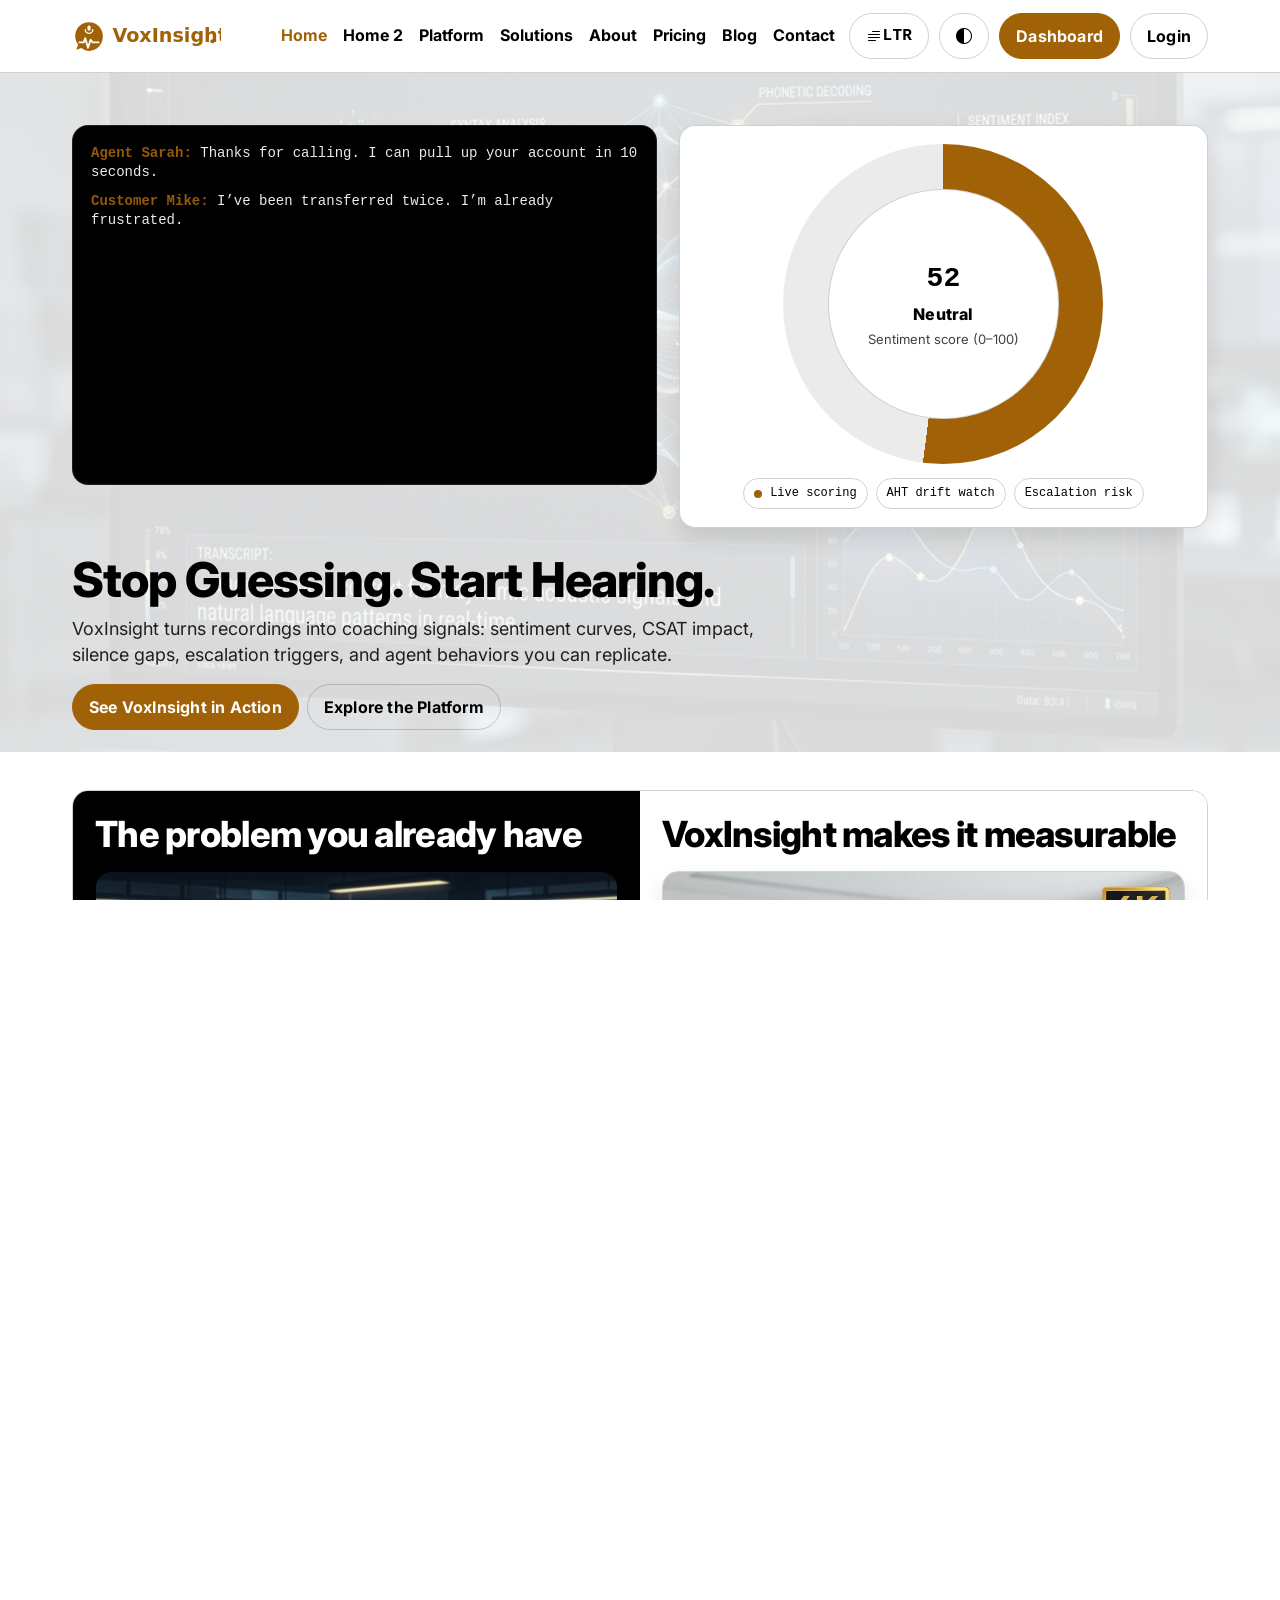
==== commit 411d94e6: "bctopimgpen" ====
--- a/index.html
+++ b/index.html
@@ -36,7 +36,7 @@
   </style>
 </head>
 
-<body>
+<body id="top">
   <a class="vi-skip" href="#main">Skip to content</a>
 
   <header class="vi-navbar">
@@ -118,7 +118,7 @@
 
   <main id="main">
     <section class="vi-hero"
-      style="background: linear-gradient(rgba(255,255,255,0.9), rgba(255,255,255,0.9)), url('assets/images/hero-viz.png') center/cover no-repeat;">
+      style="background: linear-gradient(rgba(255,255,255,0.85), rgba(255,255,255,0.85)), url('assets/images/hero-analysis.png') center/cover no-repeat;">
       <div class="container vi-container">
         <div class="vi-split align-items-start">
           <div class="vi-transcript">
@@ -160,6 +160,9 @@
         <div class="vi-compare">
           <div class="pain">
             <h2 class="vi-h2 mb-3">The problem you already have</h2>
+            <div class="vi-pain-img">
+              <img src="assets/images/pain-points.png" alt="Call center frustration visual" loading="lazy">
+            </div>
             <div class="row">
               <div class="t">Your agents wing every call.</div>
               <div class="d">Inconsistent talk tracks increase AHT and drop CSAT in the same week.</div>
@@ -179,6 +182,9 @@
           </div>
           <div class="answer">
             <h2 class="vi-h2 mb-3">VoxInsight makes it measurable</h2>
+            <div class="vi-answer-img">
+              <img src="assets/images/ai-solution.png" alt="AI Analytics Dashboard solution" loading="lazy">
+            </div>
             <div class="row">
               <div class="t">Agent Performance Index per call.</div>
               <div class="d">Detect pacing, interruptions, empathy phrases, and resolution confidence.</div>
@@ -284,22 +290,34 @@
         </div>
 
         <div class="vi-verticals mt-3 d-grid gap-2">
-          <div class="vi-row">
+          <div class="vi-row item-insurance">
+            <div class="vi-vertical-card-img">
+              <img src="assets/images/insurance.jpg" alt="Insurance Industry" loading="lazy">
+            </div>
             <div class="k">Insurance</div>
             <div class="u">Detect policy confusion in real-time before it becomes a complaint.</div>
             <div class="m">↑ 23% First Call Resolution</div>
           </div>
-          <div class="vi-row">
+          <div class="vi-row item-telecom">
+            <div class="vi-vertical-card-img">
+              <img src="assets/images/telecome.jpeg" alt="Telecom Industry" loading="lazy">
+            </div>
             <div class="k">Telecom</div>
             <div class="u">Catch escalation triggers in the first 30 seconds and protect CSAT.</div>
             <div class="m">↓ 17% Escalations</div>
           </div>
-          <div class="vi-row">
+          <div class="vi-row item-banking">
+            <div class="vi-vertical-card-img">
+              <img src="assets/images/banking.webp" alt="Banking Industry" loading="lazy">
+            </div>
             <div class="k">Banking</div>
             <div class="u">Flag compliance-sensitive phrases and verify resolution confidence.</div>
             <div class="m">↑ 11% QA pass rate</div>
           </div>
-          <div class="vi-row">
+          <div class="vi-row item-healthcare">
+            <div class="vi-vertical-card-img">
+              <img src="assets/images/helthcare.jpg" alt="Healthcare Industry" loading="lazy">
+            </div>
             <div class="k">Healthcare</div>
             <div class="u">Measure empathy and clarity in appointment + billing calls.</div>
             <div class="m">↑ 19% Patient satisfaction</div>
@@ -389,11 +407,16 @@
           </div>
         </div>
       </div>
-      <div class="d-flex flex-wrap justify-content-between align-items-center gap-2 mt-4">
-        <div class="small">© 2026 VoxInsight</div>
-        <button class="backtop" type="button" data-vi-backtop aria-label="Back to top">
-          <i class="bi bi-arrow-up" aria-hidden="true"></i>
-        </button>
+      <div class="d-flex flex-column flex-lg-row flex-wrap justify-content-center justify-content-lg-between align-items-center gap-3 mt-5 pt-4 border-top text-center text-lg-start">
+        <div class="small opacity-75">© 2026 VoxInsight — All Rights Reserved.</div>
+
+        <div class="vi-social-links">
+          <a href="#" aria-label="LinkedIn"><i class="bi bi-linkedin"></i></a>
+          <a href="#" aria-label="X (Twitter)"><i class="bi bi-twitter-x"></i></a>
+          <a href="#" aria-label="GitHub"><i class="bi bi-github"></i></a>
+          <a href="#" aria-label="YouTube"><i class="bi bi-youtube"></i></a>
+        </div>
+
       </div>
     </div>
   </footer>
--- a/assets/css/style.css
+++ b/assets/css/style.css
@@ -1,3 +1,7 @@
+html {
+  scroll-behavior: smooth;
+}
+
 :root {
   --vi-black: #000;
   --vi-white: #fff;
@@ -564,27 +568,122 @@
   background: var(--vi-accent);
 }
 
-.vi-verticals .vi-row {
-  border: 1px solid var(--vi-border);
-  border-radius: var(--vi-radius);
-  padding: 18px;
-  display: flex;
-  flex-direction: column;
-  gap: 6px;
-}
-
-.vi-verticals .k {
-  font-weight: 900;
-  font-size: 18px
-}
-
-.vi-verticals .u {
-  opacity: .82
-}
-
 .vi-verticals .m {
   font-family: var(--vi-mono);
   font-weight: 900
+}
+
+/* Bento Grid for Home 2 */
+.vi-bento-grid {
+  display: grid;
+  grid-template-columns: repeat(1, 1fr);
+  gap: 16px;
+}
+
+@media (min-width: 768px) {
+  .vi-bento-grid {
+    grid-template-columns: repeat(2, 1fr);
+  }
+}
+
+@media (min-width: 1200px) {
+  .vi-bento-grid {
+    grid-template-columns: repeat(3, 1fr);
+    grid-template-rows: repeat(2, auto);
+  }
+}
+
+.vi-bento-item {
+  position: relative;
+  border-radius: var(--vi-radius);
+  border: 1px solid var(--vi-border);
+  background: var(--vi-surface);
+  overflow: hidden;
+  display: flex;
+  flex-direction: column;
+  transition: all 0.4s cubic-bezier(0.4, 0, 0.2, 1);
+  box-shadow: var(--vi-shadow-sm);
+  padding: 0;
+}
+
+.vi-bento-item:hover {
+  transform: translateY(-6px);
+  box-shadow: var(--vi-shadow);
+  border-color: var(--vi-accent);
+}
+
+/* Floating Animation */
+@keyframes viFloat {
+  0%, 100% { transform: translateY(0); }
+  50% { transform: translateY(-4px); }
+}
+
+.vi-bento-item:nth-child(odd) {
+  animation: viFloat 6s ease-in-out infinite;
+}
+
+.vi-bento-item:nth-child(even) {
+  animation: viFloat 8s ease-in-out infinite;
+  animation-delay: 1s;
+}
+
+.vi-bento-item:hover {
+  animation-play-state: paused;
+}
+
+.vi-bento-img {
+  width: 100%;
+  height: 220px;
+  object-fit: cover;
+  border-bottom: 1px solid var(--vi-border);
+}
+
+.vi-bento-content {
+  padding: 24px;
+  flex-grow: 1;
+}
+
+.vi-bento-tag {
+  font-family: var(--vi-mono);
+  font-weight: 900;
+  color: var(--vi-accent);
+  font-size: 14px;
+  margin-bottom: 8px;
+  text-transform: uppercase;
+}
+
+.vi-bento-title {
+  font-weight: 800;
+  font-size: 22px;
+  margin-bottom: 12px;
+  line-height: 1.25;
+}
+
+.vi-bento-desc {
+  opacity: 0.82;
+  margin-bottom: 16px;
+}
+
+.vi-bento-metric {
+  font-family: var(--vi-mono);
+  font-weight: 900;
+  background: var(--vi-soft);
+  padding: 8px 12px;
+  border-radius: 8px;
+  display: inline-block;
+}
+
+@media (min-width: 1200px) {
+  .vi-bento-item.large {
+    grid-column: span 2;
+    flex-direction: row;
+  }
+  .vi-bento-item.large .vi-bento-img {
+    width: 45%;
+    height: 100%;
+    border-bottom: none;
+    border-right: 1px solid var(--vi-border);
+  }
 }
 
 .vi-trust {
@@ -624,17 +723,31 @@
   opacity: .78
 }
 
-.vi-footer .backtop {
-  width: 44px;
-  height: 44px;
-  border-radius: 12px;
-  border: 1px solid var(--vi-border);
-  background: transparent;
-}
-
-.vi-footer .backtop:focus {
-  outline: none;
-  box-shadow: 0 0 0 .25rem rgba(161, 98, 7, .25)
+
+.vi-social-links {
+  display: flex;
+  gap: 12px;
+}
+
+.vi-social-links a {
+  width: 36px;
+  height: 36px;
+  border-radius: 8px;
+  border: 1px solid var(--vi-border);
+  display: flex;
+  align-items: center;
+  justify-content: center;
+  transition: all 0.2s ease;
+  color: var(--vi-fg);
+  opacity: 0.82;
+}
+
+.vi-social-links a:hover {
+  background: var(--vi-soft) !important;
+  color: var(--vi-accent) !important;
+  border-color: var(--vi-accent);
+  opacity: 1;
+  text-decoration: none;
 }
 
 .vi-form .form-control,
@@ -890,4 +1003,48 @@
     animation-duration: 0.001ms !important;
     transition-duration: 0.001ms !important
   }
-}+}
+
+.vi-pain-img, .vi-answer-img {
+  width: 100%;
+  border-radius: var(--vi-radius);
+  margin-bottom: 24px;
+  overflow: hidden;
+  box-shadow: var(--vi-shadow-sm);
+  border: 1px solid var(--vi-border);
+}
+
+.vi-pain-img img, .vi-answer-img img {
+  width: 100%;
+  height: auto;
+  display: block;
+  transition: transform 0.4s ease;
+}
+
+.vi-pain-img:hover img, .vi-answer-img:hover img {
+  transform: scale(1.03);
+}
+
+.vi-vertical-card-img {
+  width: 100%;
+  height: 140px;
+  border-radius: 14px;
+  margin-bottom: 14px;
+  overflow: hidden;
+  border: 1px solid var(--vi-border);
+}
+
+.vi-vertical-card-img img {
+  width: 100%;
+  height: 100%;
+  object-fit: cover;
+  transition: transform 0.4s ease;
+}
+
+.vi-vertical-card-img:hover img {
+  transform: scale(1.05);
+}
+
+.item-telecom .vi-vertical-card-img img { filter: hue-rotate(45deg); }
+.item-banking .vi-vertical-card-img img { filter: hue-rotate(90deg); }
+.item-healthcare .vi-vertical-card-img img { filter: hue-rotate(180deg); }
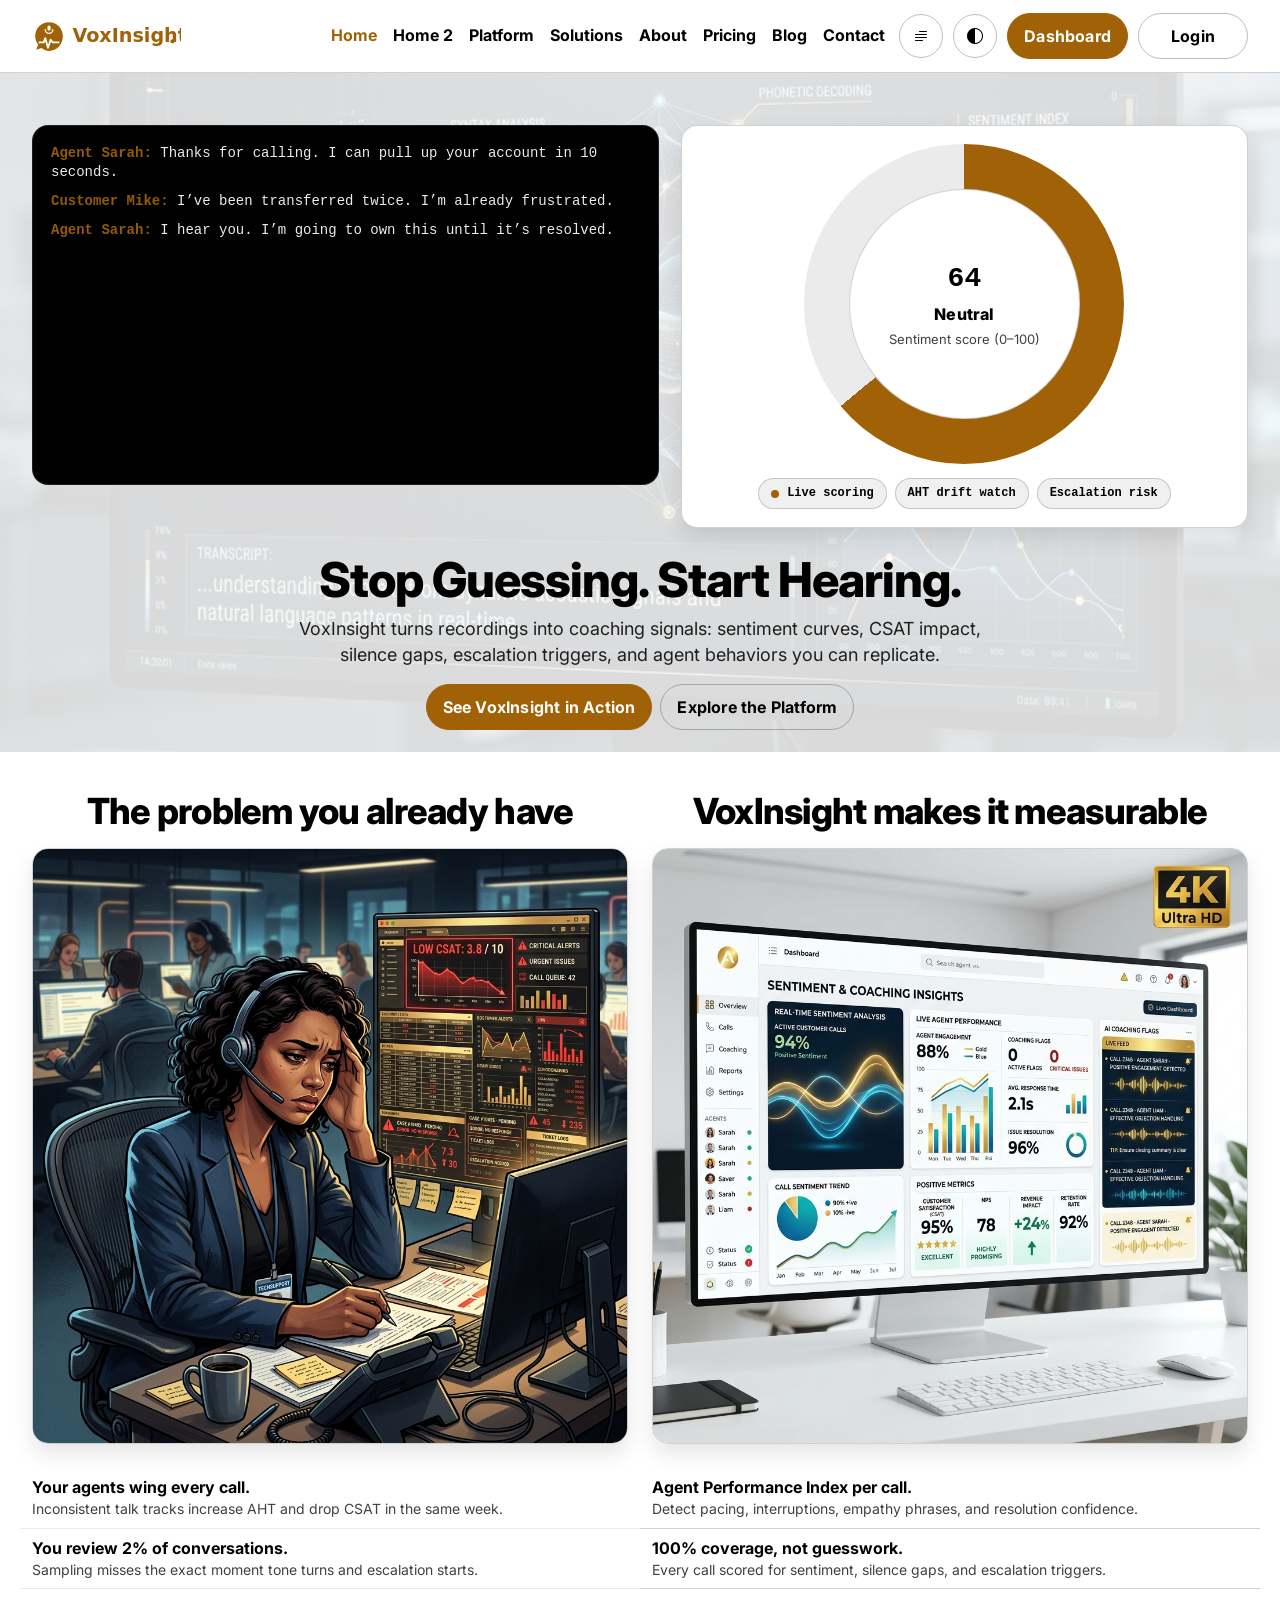
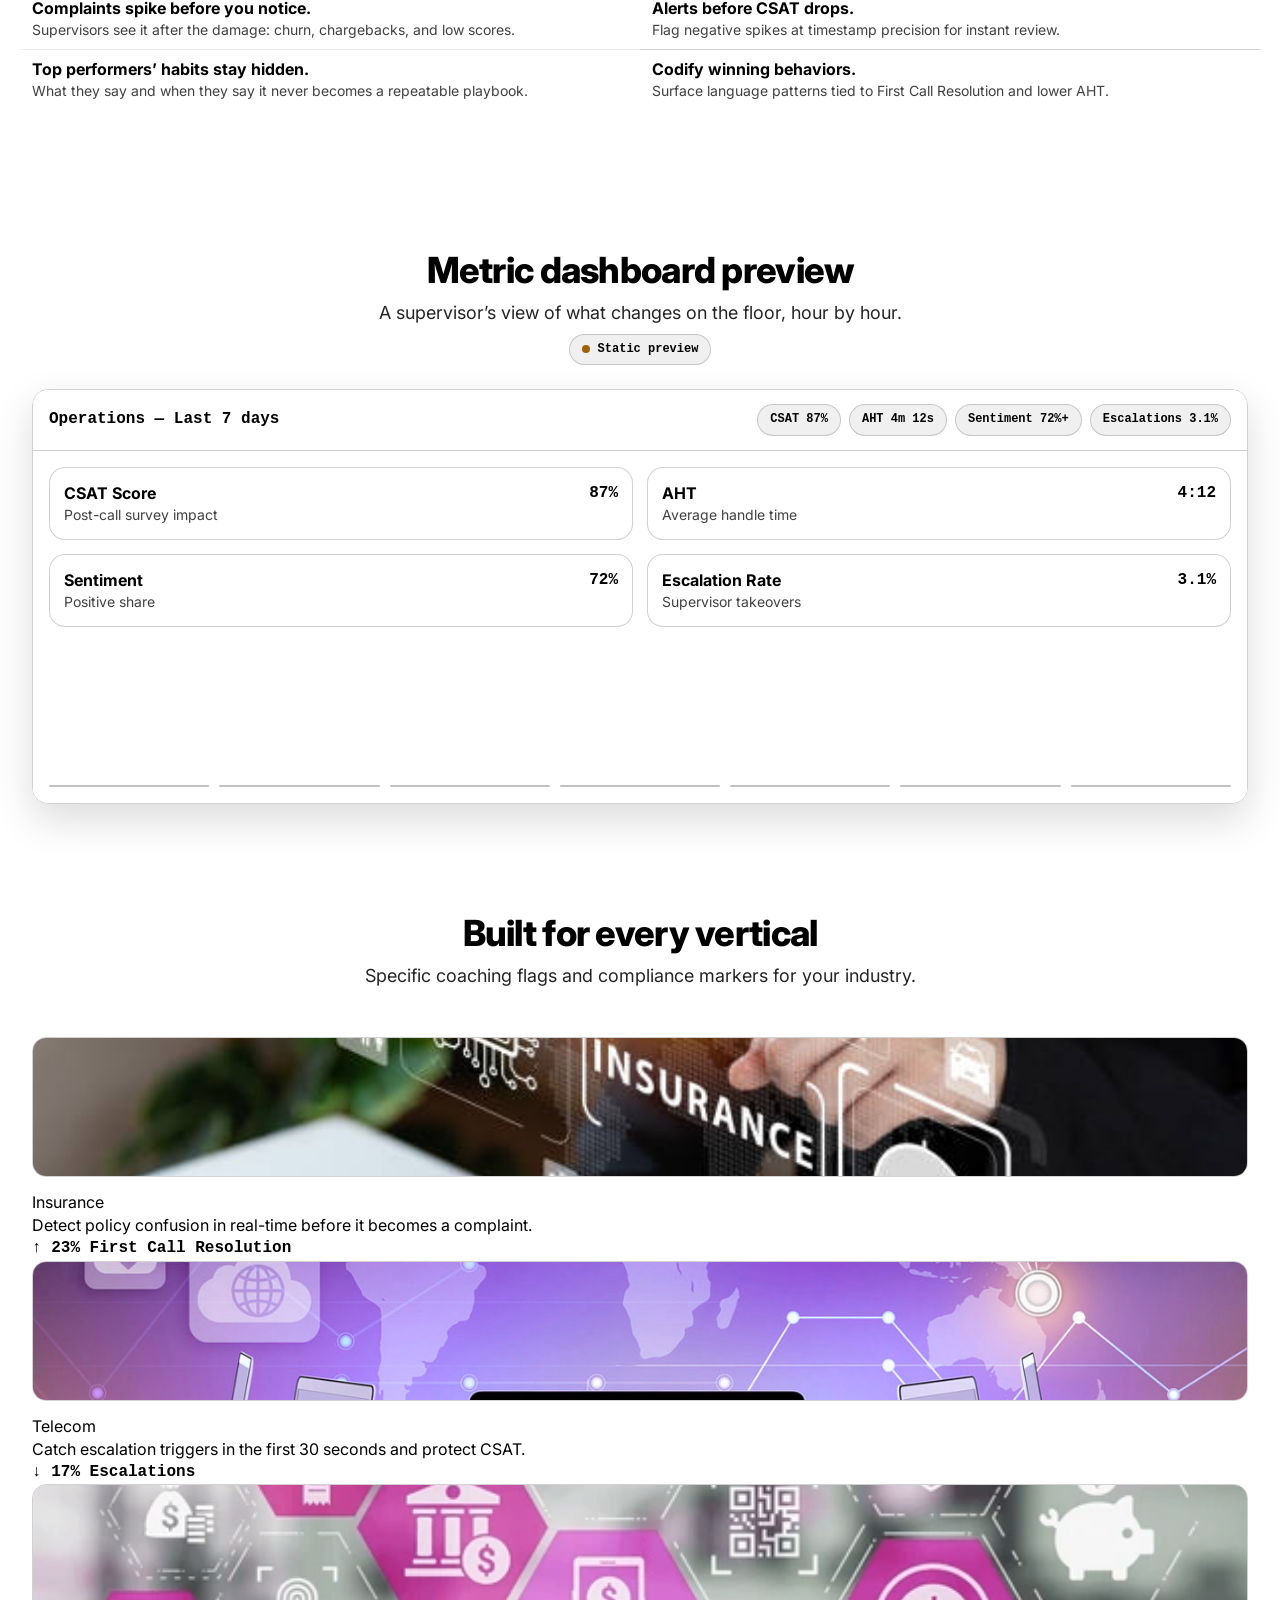
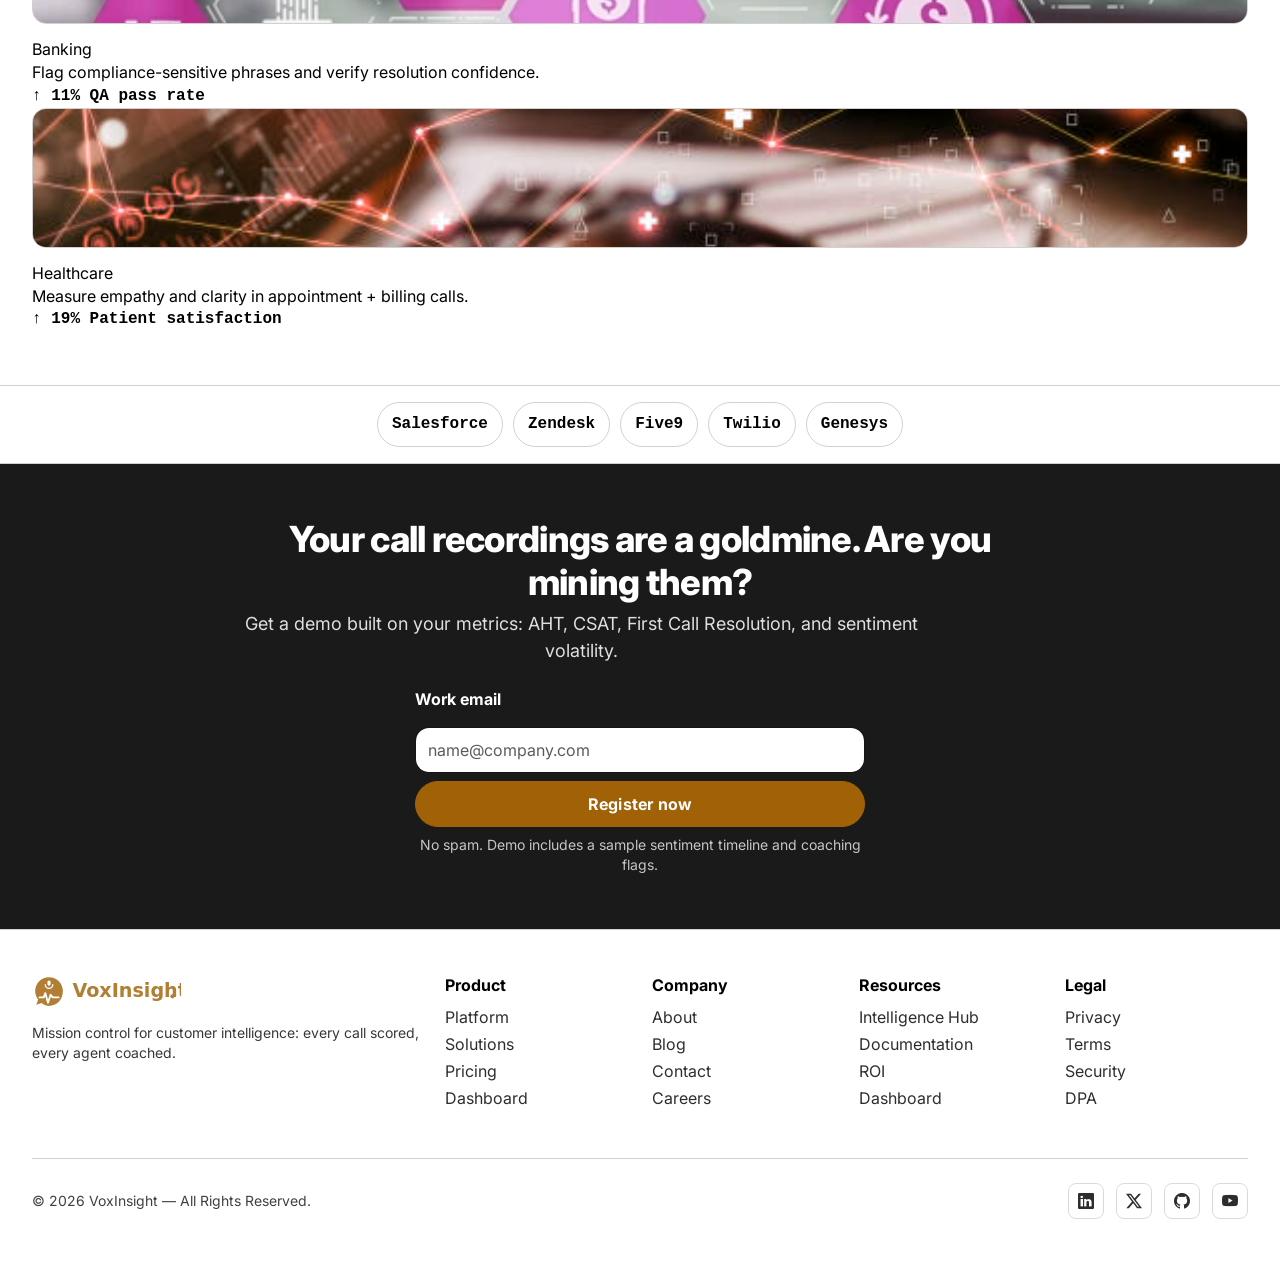
==== commit baa3c068: "fixes1" ====
--- a/index.html
+++ b/index.html
@@ -70,7 +70,6 @@
           <button class="btn btn-vi btn-vi-outline d-none d-sm-inline-flex" type="button" data-vi-dir-toggle
             aria-pressed="false" aria-label="Toggle direction">
             <i class="bi bi-text-paragraph" aria-hidden="true"></i>
-            <span class="vi-mono" data-vi-dir-label>LTR</span>
           </button>
           <button class="btn btn-vi btn-vi-outline d-none d-sm-inline-flex" type="button" data-vi-theme-toggle
             aria-pressed="false" aria-label="Toggle theme">
@@ -103,7 +102,7 @@
         <a class="nav-link" href="contact.html">Contact</a>
         <div class="mt-3 d-grid gap-2">
           <button class="btn btn-vi btn-vi-outline" type="button" data-vi-dir-toggle aria-pressed="false">
-            <i class="bi bi-text-paragraph" aria-hidden="true"></i> <span class="vi-mono" data-vi-dir-label>LTR</span>
+            <i class="bi bi-text-paragraph" aria-hidden="true"></i>
           </button>
           <button class="btn btn-vi btn-vi-outline" type="button" data-vi-theme-toggle aria-pressed="false"
             aria-label="Toggle theme">
@@ -141,13 +140,13 @@
           </div>
         </div>
 
-        <div class="mt-4">
+        <div class="mt-4 text-center">
           <h1 class="vi-h1">Stop Guessing. Start Hearing.</h1>
-          <p class="vi-lead mt-2">
+          <p class="vi-lead mt-2 mx-auto">
             VoxInsight turns recordings into coaching signals: sentiment curves, CSAT impact, silence gaps, escalation
             triggers, and agent behaviors you can replicate.
           </p>
-          <div class="d-flex flex-wrap gap-2 mt-3">
+          <div class="d-flex flex-wrap gap-2 mt-3 justify-content-center">
             <a class="btn btn-vi btn-vi-primary" href="dashboard.html">See VoxInsight in Action</a>
             <a class="btn btn-vi btn-vi-outline" href="services.html">Explore the Platform</a>
           </div>
@@ -156,50 +155,54 @@
     </section>
 
     <section class="vi-section compact">
-      <div class="container vi-container">
-        <div class="vi-compare">
-          <div class="pain">
+      <div class="container vi-container text-center">
+        <div class="row mb-5">
+          <div class="col-12 col-lg-6 mb-4 mb-lg-0">
             <h2 class="vi-h2 mb-3">The problem you already have</h2>
             <div class="vi-pain-img">
               <img src="assets/images/pain-points.png" alt="Call center frustration visual" loading="lazy">
             </div>
-            <div class="row">
-              <div class="t">Your agents wing every call.</div>
-              <div class="d">Inconsistent talk tracks increase AHT and drop CSAT in the same week.</div>
-            </div>
-            <div class="row">
-              <div class="t">You review 2% of conversations.</div>
-              <div class="d">Sampling misses the exact moment tone turns and escalation starts.</div>
-            </div>
-            <div class="row">
-              <div class="t">Complaints spike before you notice.</div>
-              <div class="d">Supervisors see it after the damage: churn, chargebacks, and low scores.</div>
-            </div>
-            <div class="row">
-              <div class="t">Top performers’ habits stay hidden.</div>
-              <div class="d">What they say and when they say it never becomes a repeatable playbook.</div>
-            </div>
-          </div>
-          <div class="answer">
+            <div class="text-start">
+              <div class="row py-2 border-bottom border-light-subtle">
+                <div class="col-12 fw-bold">Your agents wing every call.</div>
+                <div class="col-12 opacity-75 small">Inconsistent talk tracks increase AHT and drop CSAT in the same week.</div>
+              </div>
+              <div class="row py-2 border-bottom border-light-subtle">
+                <div class="col-12 fw-bold">You review 2% of conversations.</div>
+                <div class="col-12 opacity-75 small">Sampling misses the exact moment tone turns and escalation starts.</div>
+              </div>
+              <div class="row py-2 border-bottom border-light-subtle">
+                <div class="col-12 fw-bold">Complaints spike before you notice.</div>
+                <div class="col-12 opacity-75 small">Supervisors see it after the damage: churn, chargebacks, and low scores.</div>
+              </div>
+              <div class="row py-2">
+                <div class="col-12 fw-bold">Top performers’ habits stay hidden.</div>
+                <div class="col-12 opacity-75 small">What they say and when they say it never becomes a repeatable playbook.</div>
+              </div>
+            </div>
+          </div>
+          <div class="col-12 col-lg-6">
             <h2 class="vi-h2 mb-3">VoxInsight makes it measurable</h2>
             <div class="vi-answer-img">
               <img src="assets/images/ai-solution.png" alt="AI Analytics Dashboard solution" loading="lazy">
             </div>
-            <div class="row">
-              <div class="t">Agent Performance Index per call.</div>
-              <div class="d">Detect pacing, interruptions, empathy phrases, and resolution confidence.</div>
-            </div>
-            <div class="row">
-              <div class="t">100% coverage, not guesswork.</div>
-              <div class="d">Every call scored for sentiment, silence gaps, and escalation triggers.</div>
-            </div>
-            <div class="row">
-              <div class="t">Alerts before CSAT drops.</div>
-              <div class="d">Flag negative spikes at timestamp precision for instant review.</div>
-            </div>
-            <div class="row">
-              <div class="t">Codify winning behaviors.</div>
-              <div class="d">Surface language patterns tied to First Call Resolution and lower AHT.</div>
+            <div class="text-start">
+              <div class="row py-2 border-bottom border-subtle">
+                <div class="col-12 fw-bold">Agent Performance Index per call.</div>
+                <div class="col-12 opacity-75 small">Detect pacing, interruptions, empathy phrases, and resolution confidence.</div>
+              </div>
+              <div class="row py-2 border-bottom border-subtle">
+                <div class="col-12 fw-bold">100% coverage, not guesswork.</div>
+                <div class="col-12 opacity-75 small">Every call scored for sentiment, silence gaps, and escalation triggers.</div>
+              </div>
+              <div class="row py-2 border-bottom border-subtle">
+                <div class="col-12 fw-bold">Alerts before CSAT drops.</div>
+                <div class="col-12 opacity-75 small">Flag negative spikes at timestamp precision for instant review.</div>
+              </div>
+              <div class="row py-2">
+                <div class="col-12 fw-bold">Codify winning behaviors.</div>
+                <div class="col-12 opacity-75 small">Surface language patterns tied to First Call Resolution and lower AHT.</div>
+              </div>
             </div>
           </div>
         </div>
@@ -208,11 +211,9 @@
 
     <section class="vi-section">
       <div class="container vi-container">
-        <div class="d-flex flex-column flex-lg-row align-items-lg-end justify-content-between gap-2">
-          <div>
-            <h2 class="vi-h2 mb-2">Metric dashboard preview</h2>
-            <p class="vi-lead mb-0">A supervisor’s view of what changes on the floor, hour by hour.</p>
-          </div>
+        <div class="text-center mb-4">
+          <h2 class="vi-h2 mb-2">Metric dashboard preview</h2>
+          <p class="vi-lead mb-2 mx-auto" style="max-width: 700px;">A supervisor’s view of what changes on the floor, hour by hour.</p>
           <span class="vi-badge dot">Static preview</span>
         </div>
 
@@ -279,17 +280,13 @@
       </div>
     </section>
 
-    <section class="vi-section compact">
+    <section class="vi-section">
       <div class="container vi-container">
-        <div class="d-flex flex-column flex-lg-row align-items-lg-end justify-content-between gap-2">
-          <div>
-            <h2 class="vi-h2 mb-2">Who uses VoxInsight</h2>
-            <p class="vi-lead mb-0">Vertical playbooks built on real call behavior, not generic analytics.</p>
-          </div>
-          <a class="btn btn-vi btn-vi-outline" href="service-details.html">See industry use cases</a>
-        </div>
-
-        <div class="vi-verticals mt-3 d-grid gap-2">
+        <div class="text-center mb-5">
+          <h2 class="vi-h2 mb-2">Built for every vertical</h2>
+          <p class="vi-lead mx-auto" style="max-width: 600px;">Specific coaching flags and compliance markers for your industry.</p>
+        </div>
+        <div class="vi-verticals">
           <div class="vi-row item-insurance">
             <div class="vi-vertical-card-img">
               <img src="assets/images/insurance.jpg" alt="Insurance Industry" loading="lazy">
@@ -339,20 +336,18 @@
     </section>
 
     <section class="vi-section dark">
-      <div class="container vi-container">
-        <div class="vi-split align-items-center">
-          <div>
-            <h2 class="vi-h2">Your call recordings are a goldmine. Are you mining them?</h2>
-            <p class="vi-lead mt-2">Get a demo built on your metrics: AHT, CSAT, First Call Resolution, and sentiment
-              volatility.</p>
-          </div>
-          <form class="vi-form needs-validation" id="demo" novalidate>
-            <div class="d-grid gap-2">
+      <div class="container vi-container text-center">
+        <div class="mx-auto" style="max-width: 800px;">
+          <h2 class="vi-h2">Your call recordings are a goldmine. Are you mining them?</h2>
+          <p class="vi-lead mt-2 mb-4">Get a demo built on your metrics: AHT, CSAT, First Call Resolution, and sentiment
+            volatility.</p>
+          <form class="vi-form needs-validation mx-auto" id="demo" novalidate style="max-width: 450px;">
+            <div class="d-grid gap-2 text-start">
               <label class="form-label fw-bold" for="emailDemo">Work email</label>
               <input class="form-control" id="emailDemo" type="email" placeholder="name@company.com" required />
               <div class="invalid-feedback">Enter a valid email address.</div>
-              <a class="btn btn-vi btn-vi-primary" href="dashboard.html">Dashboard</a>
-              <div class="small opacity-75">No spam. Demo includes a sample sentiment timeline and coaching flags.</div>
+              <a class="btn btn-vi btn-vi-primary" href="register.html">Register now</a>
+              <div class="small opacity-75 text-center">No spam. Demo includes a sample sentiment timeline and coaching flags.</div>
             </div>
           </form>
         </div>
--- a/assets/css/style.css
+++ b/assets/css/style.css
@@ -21,7 +21,7 @@
 
 html,
 body {
-  height: 100%;
+  min-height: 100%;
   overflow-x: hidden
 }
 
@@ -73,7 +73,7 @@
 }
 
 .vi-container {
-  max-width: 1160px
+  max-width: 1240px
 }
 
 .vi-logo {
@@ -126,7 +126,21 @@
 }
 
 .vi-nav-actions .btn {
-  min-height: 44px
+  min-height: 44px;
+  display: inline-flex;
+  justify-content: center;
+  align-items: center;
+}
+
+/* Equal width for Dashboard and Login links */
+.vi-nav-actions a.btn {
+  min-width: 110px;
+}
+
+/* Icon buttons remain square-ish */
+.vi-nav-actions button.btn {
+  width: 44px;
+  padding: 0;
 }
 
 .vi-nav-toggler:focus {
@@ -248,14 +262,30 @@
 }
 
 .btn-vi-outline {
-  border: 1px solid var(--vi-border);
+  border: 1px solid rgba(0, 0, 0, .25);
   background: transparent;
   color: inherit;
+  transition: all 0.2s ease;
 }
 
 .btn-vi-outline:hover {
   background: var(--vi-soft);
-  color: inherit
+  color: inherit;
+  border-color: var(--vi-accent);
+}
+
+.vi-section.dark .btn-vi-outline,
+.vi-wave .btn-vi-outline {
+  border-color: rgba(255, 255, 255, .35);
+  background: rgba(255, 255, 255, .05);
+  color: var(--vi-white);
+}
+
+.vi-section.dark .btn-vi-outline:hover,
+.vi-wave .btn-vi-outline:hover {
+  background: rgba(255, 255, 255, .12);
+  border-color: var(--vi-white);
+  color: var(--vi-white);
 }
 
 .vi-hero {
@@ -511,11 +541,20 @@
   display: inline-flex;
   align-items: center;
   gap: 8px;
-  padding: 6px 10px;
+  padding: 6px 12px;
   border-radius: 999px;
   border: 1px solid var(--vi-border);
+  background: var(--vi-soft);
   font-family: var(--vi-mono);
   font-size: 12px;
+  font-weight: 700;
+  color: inherit;
+  transition: all 0.2s ease;
+}
+
+.vi-badge:hover {
+  background: rgba(0, 0, 0, .08);
+  border-color: var(--vi-accent);
 }
 
 .vi-badge.dot::before {
@@ -644,12 +683,19 @@
 }
 
 .vi-bento-tag {
+  display: inline-flex;
+  align-items: center;
+  padding: 4px 10px;
+  border-radius: 999px;
+  border: 1px solid rgba(161, 98, 7, .16);
+  background: rgba(161, 98, 7, .06);
   font-family: var(--vi-mono);
   font-weight: 900;
   color: var(--vi-accent);
-  font-size: 14px;
-  margin-bottom: 8px;
+  font-size: 11px;
+  margin-bottom: 12px;
   text-transform: uppercase;
+  letter-spacing: .02em;
 }
 
 .vi-bento-title {
@@ -746,6 +792,7 @@
   background: var(--vi-soft) !important;
   color: var(--vi-accent) !important;
   border-color: var(--vi-accent);
+  transform: translateY(-2px) scale(1.05);
   opacity: 1;
   text-decoration: none;
 }
@@ -779,7 +826,7 @@
   background: transparent;
 }
 .vi-offcanvas .nav-link {
-  color: var(--vi-white) !important;
+  color: var(--vi-fg) !important;
   opacity: 0.82;
   white-space: nowrap;
 }
@@ -844,6 +891,72 @@
   .vi-dashboard {
     grid-template-columns: 280px 1fr
   }
+}
+
+@media (max-width: 991.98px) {
+  .vi-side {
+    display: none !important;
+  }
+}
+
+.vi-side-offcanvas {
+  background: var(--vi-black) !important;
+  color: var(--vi-white) !important;
+  width: min(280px, 100vw) !important;
+  border-right: 1px solid rgba(255, 255, 255, .12);
+}
+
+.vi-side-offcanvas .offcanvas-header {
+  padding: 0;
+  display: block;
+  position: relative;
+  min-height: 56px;
+}
+
+.vi-side-offcanvas .offcanvas-header .btn-close {
+  position: absolute;
+  top: 18px;
+  right: 18px;
+  z-index: 10;
+}
+
+.vi-side-offcanvas .offcanvas-body {
+  padding: 0;
+}
+
+.vi-side-offcanvas .brand {
+  padding: 18px 18px 12px;
+  border-bottom: 1px solid rgba(255, 255, 255, .12);
+}
+
+.vi-side-offcanvas .nav {
+  padding: 12px;
+  display: flex;
+  flex-direction: column;
+  gap: 6px;
+}
+
+.vi-side-offcanvas .nav button {
+  width: 100%;
+  display: flex;
+  align-items: center;
+  gap: 10px;
+  background: transparent;
+  color: inherit;
+  border: 1px solid transparent;
+  border-radius: 14px;
+  padding: 12px;
+  text-align: left;
+  font-weight: 800;
+}
+
+.vi-side-offcanvas .nav button:hover {
+  background: rgba(255, 255, 255, .06)
+}
+
+.vi-side-offcanvas .nav button.active {
+  border-color: rgba(255, 255, 255, .16);
+  background: rgba(255, 255, 255, .08);
 }
 
 .vi-side {
@@ -900,6 +1013,8 @@
 .vi-main {
   background: var(--vi-bg);
   color: var(--vi-fg);
+  min-width: 0;
+  overflow-x: hidden;
 }
 
 .vi-topbar {
@@ -922,6 +1037,37 @@
   gap: 10px
 }
 
+@media (max-width: 575.98px) {
+  .vi-side-offcanvas .brand {
+    display: none;
+  }
+
+  .vi-side-offcanvas .offcanvas-body {
+    padding-top: 8px;
+  }
+
+  .vi-topbar {
+    flex-wrap: wrap;
+    padding: 10px 10px;
+    gap: 10px;
+  }
+
+  .vi-topbar-left {
+    min-width: 0;
+    gap: 10px !important;
+  }
+
+  .vi-topbar .vi-badge.dot {
+    gap: 0;
+    padding-left: 10px;
+    padding-right: 10px;
+  }
+
+  .vi-topbar .right {
+    gap: 8px;
+  }
+}
+
 .vi-avatar {
   width: 44px;
   height: 44px;
@@ -949,6 +1095,7 @@
   border: 1px solid var(--vi-border);
   background: var(--vi-soft);
   position: relative;
+  aspect-ratio: 16/9;
 }
 
 .vi-img-box img {
@@ -995,6 +1142,55 @@
 .vi-sort {
   cursor: pointer;
   user-select: none;
+}
+
+/* Back to Top Button */
+.vi-back-to-top {
+  position: fixed;
+  bottom: 75px;
+  right: 30px;
+  width: 50px;
+  height: 50px;
+  background-color: var(--vi-accent);
+  color: var(--vi-white);
+  border: none;
+  border-radius: 50%;
+  display: flex;
+  align-items: center;
+  justify-content: center;
+  font-size: 24px;
+  cursor: pointer;
+  z-index: 1000;
+  opacity: 0;
+  visibility: hidden;
+  transition: all 0.3s ease;
+  box-shadow: var(--vi-shadow-sm);
+}
+
+.vi-back-to-top.show {
+  opacity: 1;
+  visibility: visible;
+}
+
+.vi-back-to-top:hover {
+  background-color: var(--vi-dark);
+  color: var(--vi-white);
+  transform: translateY(-5px);
+  box-shadow: var(--vi-shadow);
+}
+
+.vi-back-to-top i {
+  line-height: 1;
+}
+
+@media (max-width: 768px) {
+  .vi-back-to-top {
+    bottom: 20px;
+    right: 20px;
+    width: 40px;
+    height: 40px;
+    font-size: 20px;
+  }
 }
 
 @media (prefers-reduced-motion:reduce) {
@@ -1047,4 +1243,4 @@
 
 .item-telecom .vi-vertical-card-img img { filter: hue-rotate(45deg); }
 .item-banking .vi-vertical-card-img img { filter: hue-rotate(90deg); }
-.item-healthcare .vi-vertical-card-img img { filter: hue-rotate(180deg); }+.item-healthcare .vi-vertical-card-img img { filter: hue-rotate(180deg); }
--- a/assets/css/dark-mode.css
+++ b/assets/css/dark-mode.css
@@ -51,13 +51,26 @@
 
 [data-theme="dark"] .vi-footer{border-top-color:var(--vi-border)}
 
-[data-theme="dark"] .vi-form .form-control,
-[data-theme="dark"] .vi-form .form-select{
+[data-theme="dark"] .form-control,
+[data-theme="dark"] .form-select{
   background:rgba(0,0,0,.18);
   color:var(--vi-white);
   border-color:var(--vi-border);
 }
-[data-theme="dark"] .vi-form .form-control::placeholder{color:rgba(255,255,255,.62)}
+[data-theme="dark"] .form-control::placeholder{color:rgba(255,255,255,.62)}
+
+[data-theme="dark"] .vi-chip,
+[data-theme="dark"] .tag,
+[data-theme="dark"] .vi-post .meta .tag,
+[data-theme="dark"] label,
+[data-theme="dark"] .fw-bold {
+  color: var(--vi-white);
+}
+
+[data-theme="dark"] .vi-chip.active {
+  color: var(--vi-white);
+  background: var(--vi-accent);
+}
 
 [data-theme="dark"] .vi-auth-card{background:rgba(255,255,255,.04)}
 
@@ -68,5 +81,13 @@
 }
 [data-theme="dark"] .vi-offcanvas .btn-close{filter:invert(1)}
 
-[data-theme="dark"] .table{color:var(--vi-white)}
-[data-theme="dark"] .table> :not(caption)>*>*{background-color:transparent}
+[data-theme="dark"] .table,
+[data-theme="dark"] .vi-table,
+[data-theme="dark"] .vi-table thead th,
+[data-theme="dark"] .vi-table tbody td {
+  color: var(--vi-white) !important;
+}
+[data-theme="dark"] .table> :not(caption)>*>* {
+  background-color: transparent;
+  border-bottom-color: var(--vi-border);
+}
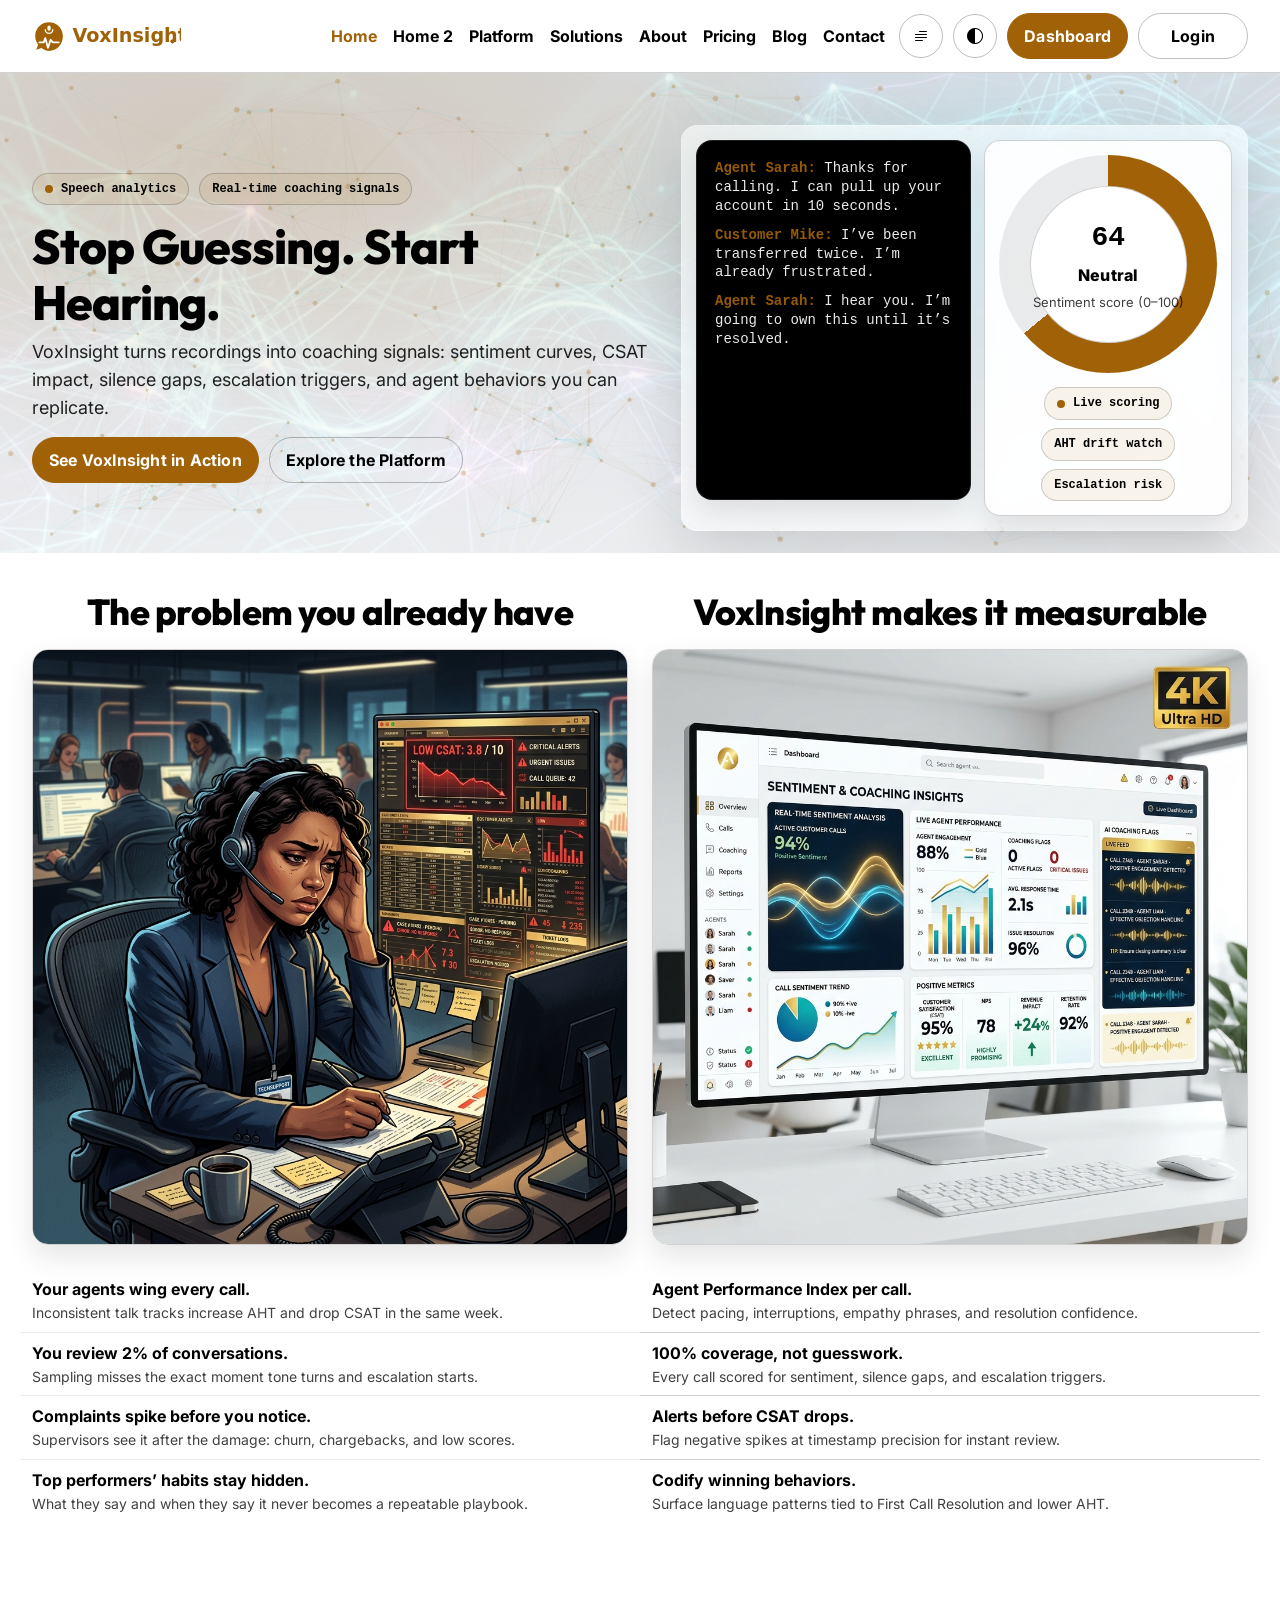
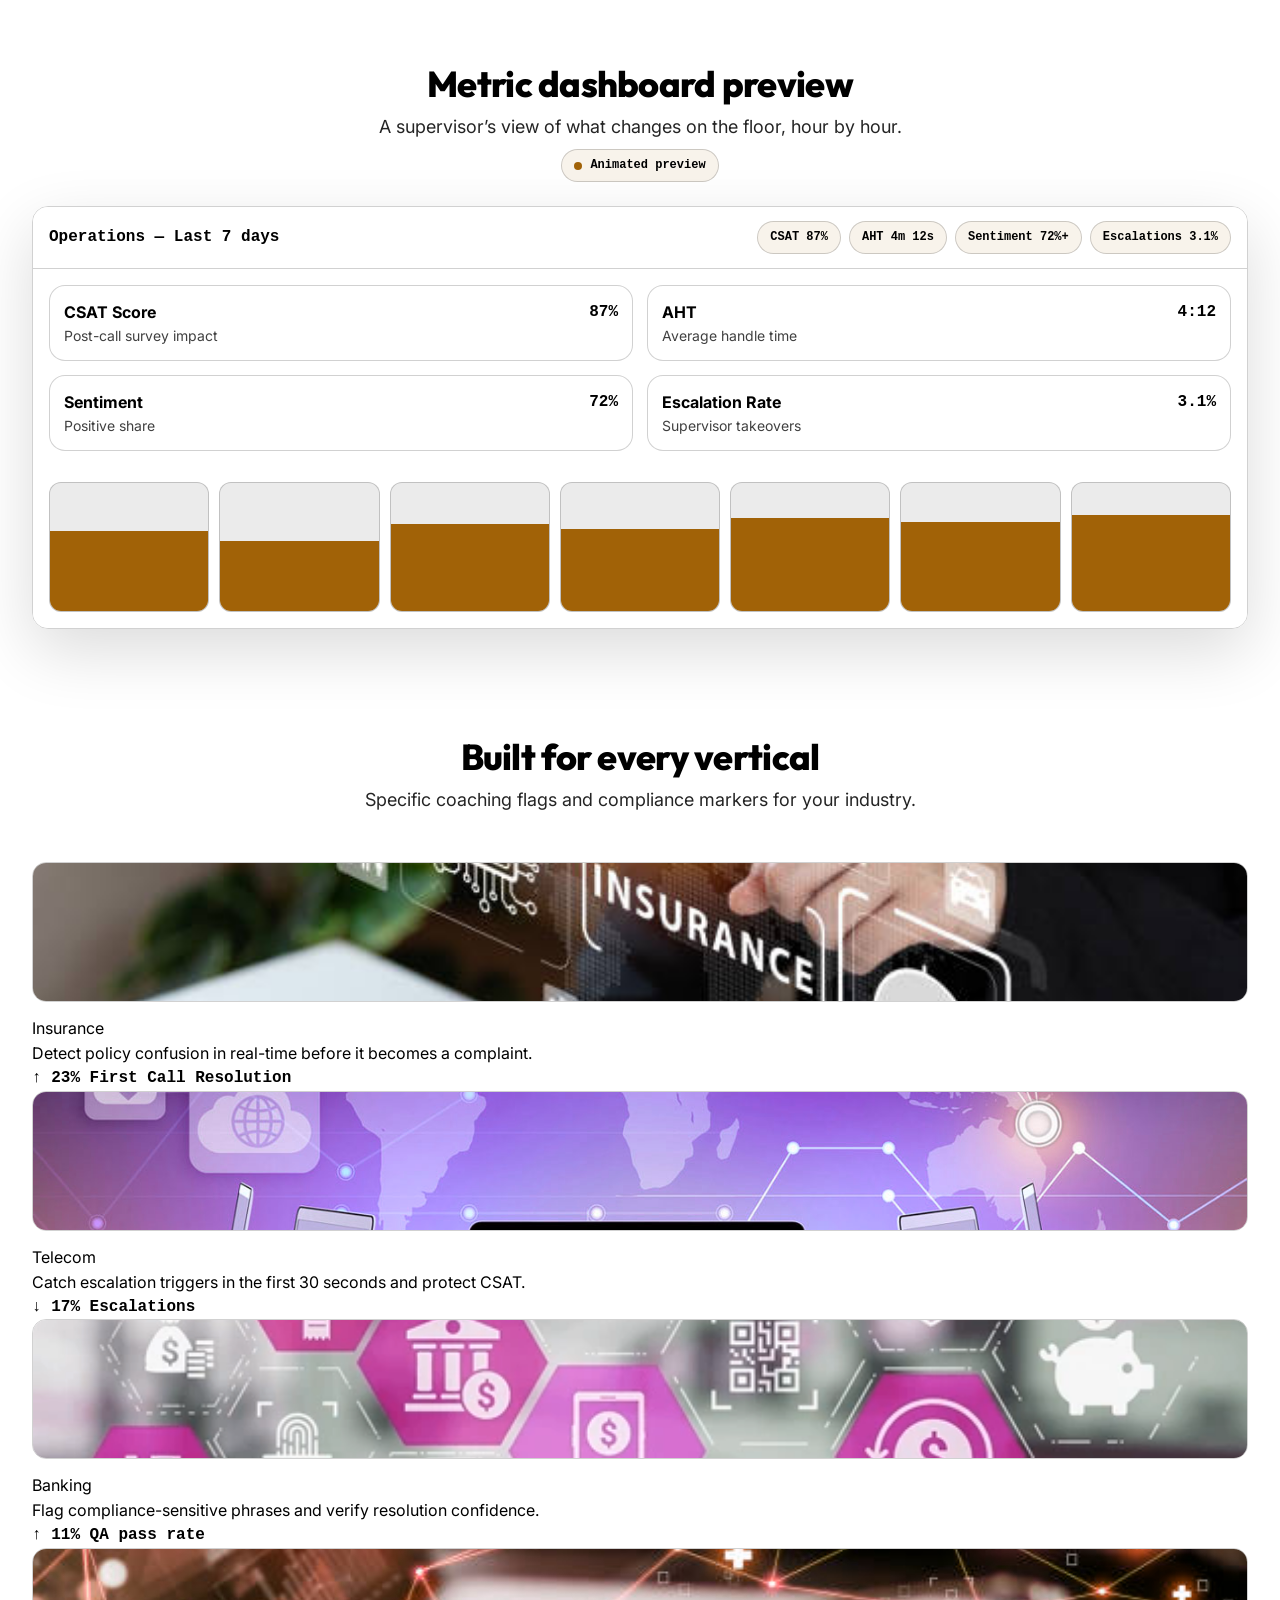
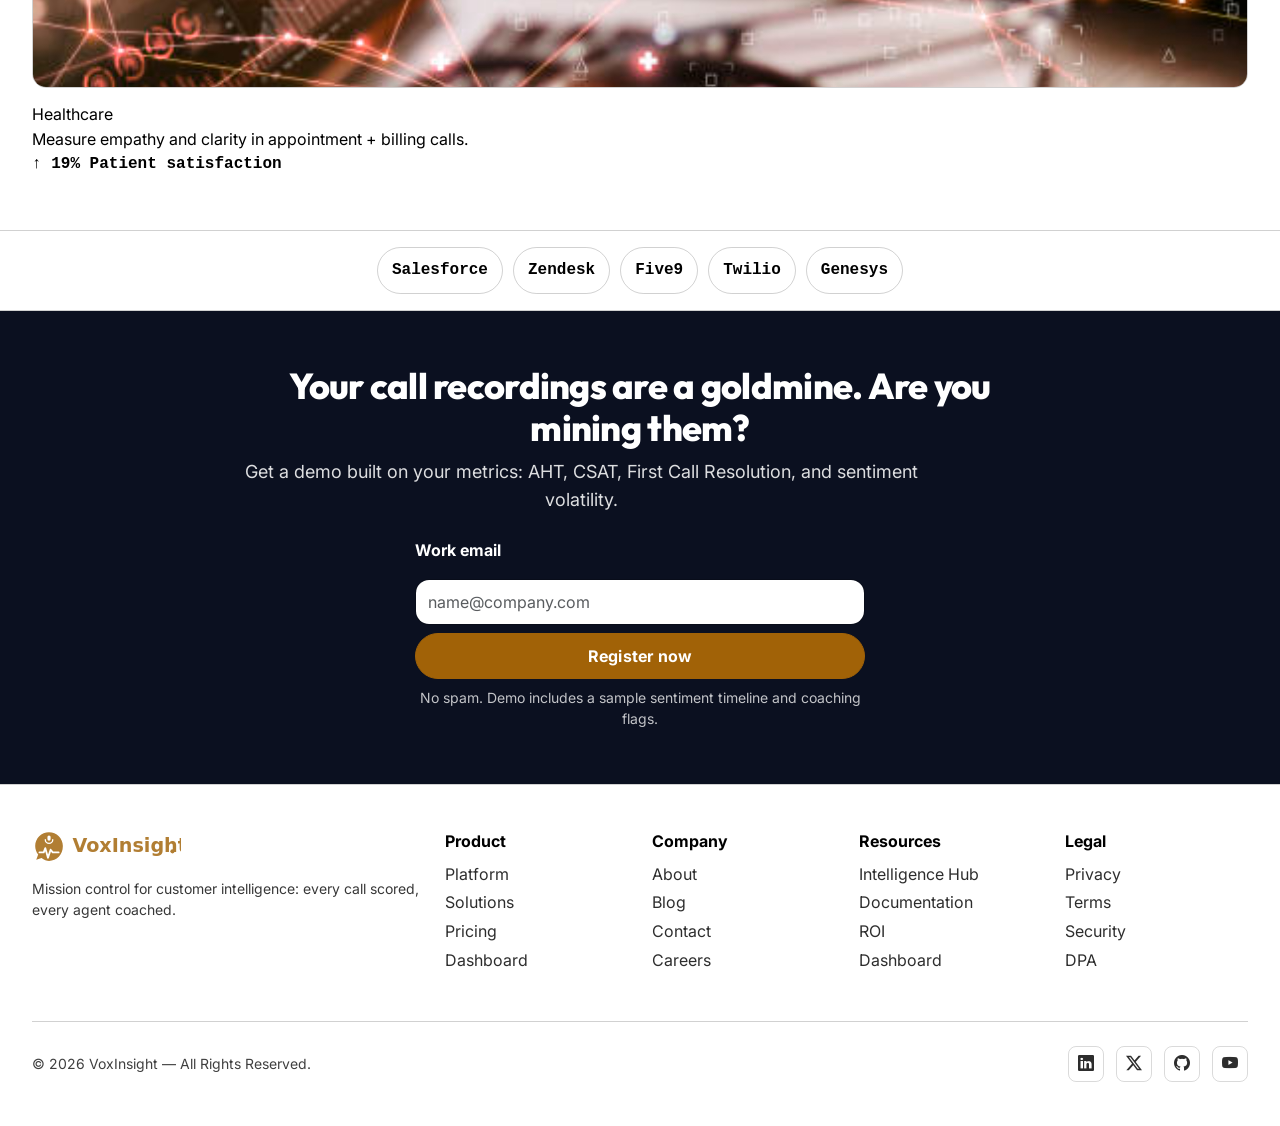
==== commit 9d35e4a6: "fixesClient1" ====
--- a/index.html
+++ b/index.html
@@ -29,11 +29,6 @@
         "publisher": { "@type": "Organization", "name": "VoxInsight" }
       }
     </script>
-  <style>
-    [data-theme="dark"] .vi-hero {
-      background: linear-gradient(rgba(26, 26, 26, 0.92), rgba(26, 26, 26, 0.92)), url('assets/images/hero-viz.png') center/cover no-repeat !important;
-    }
-  </style>
 </head>
 
 <body id="top">
@@ -116,39 +111,47 @@
   </div>
 
   <main id="main">
-    <section class="vi-hero"
-      style="background: linear-gradient(rgba(255,255,255,0.85), rgba(255,255,255,0.85)), url('assets/images/hero-analysis.png') center/cover no-repeat;">
+    <section class="vi-hero">
+      <canvas class="vi-hero-canvas" data-vi-hero-canvas aria-hidden="true"></canvas>
       <div class="container vi-container">
-        <div class="vi-split align-items-start">
-          <div class="vi-transcript">
-            <div class="vi-transcript-inner" data-vi-transcript aria-live="polite"
-              aria-label="Live transcript simulation"></div>
-          </div>
-          <div class="vi-gauge">
-            <div class="vi-gauge-ring" data-vi-gauge-ring style="--vi-gauge-deg:240deg">
-              <div class="vi-gauge-center">
-                <div class="score" data-vi-gauge-score>78</div>
-                <div class="state" data-vi-gauge-state>Positive</div>
-                <div class="hint">Sentiment score (0–100)</div>
-              </div>
-            </div>
-            <div class="d-flex flex-wrap gap-2 justify-content-center">
-              <span class="vi-badge dot">Live scoring</span>
-              <span class="vi-badge">AHT drift watch</span>
-              <span class="vi-badge">Escalation risk</span>
-            </div>
-          </div>
-        </div>
-
-        <div class="mt-4 text-center">
-          <h1 class="vi-h1">Stop Guessing. Start Hearing.</h1>
-          <p class="vi-lead mt-2 mx-auto">
-            VoxInsight turns recordings into coaching signals: sentiment curves, CSAT impact, silence gaps, escalation
-            triggers, and agent behaviors you can replicate.
-          </p>
-          <div class="d-flex flex-wrap gap-2 mt-3 justify-content-center">
-            <a class="btn btn-vi btn-vi-primary" href="dashboard.html">See VoxInsight in Action</a>
-            <a class="btn btn-vi btn-vi-outline" href="services.html">Explore the Platform</a>
+        <div class="vi-hero-grid">
+          <div class="vi-hero-copy">
+            <div class="vi-hero-kicker">
+              <span class="vi-badge dot">Speech analytics</span>
+              <span class="vi-badge">Real-time coaching signals</span>
+            </div>
+            <h1 class="vi-h1">Stop Guessing. Start Hearing.</h1>
+            <p class="vi-lead mt-2 mx-auto mx-lg-0">
+              VoxInsight turns recordings into coaching signals: sentiment curves, CSAT impact, silence gaps, escalation
+              triggers, and agent behaviors you can replicate.
+            </p>
+            <div class="vi-hero-actions">
+              <a class="btn btn-vi btn-vi-primary" href="dashboard.html">See VoxInsight in Action</a>
+              <a class="btn btn-vi btn-vi-outline" href="services.html">Explore the Platform</a>
+            </div>
+          </div>
+
+          <div class="vi-hero-panel">
+            <div class="vi-hero-panel-inner">
+              <div class="vi-transcript">
+                <div class="vi-transcript-inner" data-vi-transcript aria-live="polite"
+                  aria-label="Live transcript simulation"></div>
+              </div>
+              <div class="vi-gauge">
+                <div class="vi-gauge-ring" data-vi-gauge-ring style="--vi-gauge-deg:240deg">
+                  <div class="vi-gauge-center">
+                    <div class="score" data-vi-gauge-score>78</div>
+                    <div class="state" data-vi-gauge-state>Positive</div>
+                    <div class="hint">Sentiment score (0–100)</div>
+                  </div>
+                </div>
+                <div class="d-flex flex-wrap gap-2 justify-content-center">
+                  <span class="vi-badge dot">Live scoring</span>
+                  <span class="vi-badge">AHT drift watch</span>
+                  <span class="vi-badge">Escalation risk</span>
+                </div>
+              </div>
+            </div>
           </div>
         </div>
       </div>
@@ -214,10 +217,10 @@
         <div class="text-center mb-4">
           <h2 class="vi-h2 mb-2">Metric dashboard preview</h2>
           <p class="vi-lead mb-2 mx-auto" style="max-width: 700px;">A supervisor’s view of what changes on the floor, hour by hour.</p>
-          <span class="vi-badge dot">Static preview</span>
-        </div>
-
-        <div class="vi-dashboard-mock mt-3">
+          <span class="vi-badge dot">Animated preview</span>
+        </div>
+
+        <div class="vi-dashboard-mock mt-3" data-vi-dashboard-mock>
           <div class="vi-dashboard-top">
             <div class="vi-mono fw-bold">Operations — Last 7 days</div>
             <div class="d-flex flex-wrap gap-2">
@@ -235,7 +238,7 @@
                     <div class="label">CSAT Score</div>
                     <div class="small opacity-75">Post-call survey impact</div>
                   </div>
-                  <div class="value">87%</div>
+                  <div class="value" data-vi-count="percent" data-vi-to="87">87%</div>
                 </div>
               </div>
               <div class="vi-card vi-card-tight">
@@ -244,7 +247,7 @@
                     <div class="label">AHT</div>
                     <div class="small opacity-75">Average handle time</div>
                   </div>
-                  <div class="value">4:12</div>
+                  <div class="value" data-vi-count="time" data-vi-to="252">4:12</div>
                 </div>
               </div>
               <div class="vi-card vi-card-tight">
@@ -253,7 +256,7 @@
                     <div class="label">Sentiment</div>
                     <div class="small opacity-75">Positive share</div>
                   </div>
-                  <div class="value">72%</div>
+                  <div class="value" data-vi-count="percent" data-vi-to="72">72%</div>
                 </div>
               </div>
               <div class="vi-card vi-card-tight">
@@ -262,19 +265,19 @@
                     <div class="label">Escalation Rate</div>
                     <div class="small opacity-75">Supervisor takeovers</div>
                   </div>
-                  <div class="value">3.1%</div>
+                  <div class="value" data-vi-count="decimal" data-vi-to="3.1">3.1%</div>
                 </div>
               </div>
             </div>
           </div>
           <div class="vi-bars" aria-label="Weekly sentiment trend">
-            <div class="vi-bar" aria-label="Monday"><span style="height:62%"></span></div>
-            <div class="vi-bar" aria-label="Tuesday"><span style="height:54%"></span></div>
-            <div class="vi-bar" aria-label="Wednesday"><span style="height:68%"></span></div>
-            <div class="vi-bar" aria-label="Thursday"><span style="height:64%"></span></div>
-            <div class="vi-bar" aria-label="Friday"><span style="height:72%"></span></div>
-            <div class="vi-bar" aria-label="Saturday"><span style="height:69%"></span></div>
-            <div class="vi-bar" aria-label="Sunday"><span style="height:75%"></span></div>
+            <div class="vi-bar" aria-label="Monday"><span data-vi-bar="62"></span></div>
+            <div class="vi-bar" aria-label="Tuesday"><span data-vi-bar="54"></span></div>
+            <div class="vi-bar" aria-label="Wednesday"><span data-vi-bar="68"></span></div>
+            <div class="vi-bar" aria-label="Thursday"><span data-vi-bar="64"></span></div>
+            <div class="vi-bar" aria-label="Friday"><span data-vi-bar="72"></span></div>
+            <div class="vi-bar" aria-label="Saturday"><span data-vi-bar="69"></span></div>
+            <div class="vi-bar" aria-label="Sunday"><span data-vi-bar="75"></span></div>
           </div>
         </div>
       </div>
@@ -422,4 +425,4 @@
   <script src="assets/js/main.js"></script>
 </body>
 
-</html>+</html>
--- a/assets/css/style.css
+++ b/assets/css/style.css
@@ -1,3 +1,5 @@
+@import url("https://fonts.googleapis.com/css2?family=Outfit:wght@600;700;800;900&family=Inter:wght@400;600;700;800;900&display=swap");
+
 html {
   scroll-behavior: smooth;
 }
@@ -6,16 +8,20 @@
   --vi-black: #000;
   --vi-white: #fff;
   --vi-accent: #A16207;
-  --vi-dark: #1A1A1A;
+  --vi-accent-rgb: 161, 98, 7;
+  --vi-accent2: #22D3EE;
+  --vi-accent2-rgb: 34, 211, 238;
+  --vi-dark: #0B1020;
   --vi-bg: var(--vi-white);
   --vi-fg: var(--vi-black);
-  --vi-surface: var(--vi-white);
+  --vi-surface: rgba(255, 255, 255, .78);
   --vi-border: rgba(0, 0, 0, .18);
-  --vi-soft: rgba(0, 0, 0, .06);
+  --vi-soft: rgba(var(--vi-accent-rgb), .08);
   --vi-radius: 16px;
   --vi-radius-sm: 12px;
-  --vi-shadow: 0 16px 40px rgba(0, 0, 0, .14);
-  --vi-shadow-sm: 0 10px 22px rgba(0, 0, 0, .10);
+  --vi-shadow: 0 22px 64px rgba(0, 0, 0, .14);
+  --vi-shadow-sm: 0 12px 28px rgba(0, 0, 0, .10);
+  --vi-glow: 0 0 0 6px rgba(var(--vi-accent-rgb), .18);
   --vi-mono: ui-monospace, SFMono-Regular, Menlo, Monaco, Consolas, "Liberation Mono", "Courier New", monospace;
 }
 
@@ -29,15 +35,15 @@
   background: var(--vi-bg);
   color: var(--vi-fg);
   font-family: Inter, system-ui, -apple-system, "Segoe UI", Roboto, Arial, sans-serif;
-  line-height: 1.45;
+  line-height: 1.55;
 }
 
 :root {
   --bs-primary: var(--vi-accent);
-  --bs-primary-rgb: 161, 98, 7;
+  --bs-primary-rgb: var(--vi-accent-rgb);
   --bs-link-color: var(--vi-accent);
-  --bs-link-hover-color: rgba(161, 98, 7, .82);
-  --bs-focus-ring-color: rgba(161, 98, 7, .34);
+  --bs-link-hover-color: rgba(var(--vi-accent-rgb), .82);
+  --bs-focus-ring-color: rgba(var(--vi-accent-rgb), .34);
   --bs-border-color: var(--vi-border);
 }
 
@@ -98,8 +104,8 @@
   position: sticky;
   top: 0;
   z-index: 1030;
-  background: rgba(255, 255, 255, .92);
-  backdrop-filter: saturate(130%) blur(10px);
+  background: rgba(255, 255, 255, .76);
+  backdrop-filter: saturate(140%) blur(14px);
   border-bottom: 1px solid var(--vi-border);
 }
 
@@ -145,7 +151,7 @@
 
 .vi-nav-toggler:focus {
   outline: none;
-  box-shadow: 0 0 0 .25rem rgba(161, 98, 7, .25)
+  box-shadow: var(--vi-glow)
 }
 
 .navbar-expand-vi {
@@ -290,6 +296,135 @@
 
 .vi-hero {
   padding: 52px 0 22px;
+  position: relative;
+  overflow: hidden;
+  isolation: isolate;
+  background:
+    radial-gradient(1200px 500px at 20% 20%, rgba(var(--vi-accent-rgb), .18), transparent 60%),
+    radial-gradient(900px 420px at 80% 35%, rgba(var(--vi-accent2-rgb), .16), transparent 55%),
+    linear-gradient(180deg, rgba(255, 255, 255, .85), rgba(255, 255, 255, .92)),
+    url("../images/hero-data-bg.png") center/cover no-repeat;
+}
+
+[data-theme="dark"] .vi-hero {
+  background:
+    radial-gradient(1200px 500px at 20% 20%, rgba(var(--vi-accent-rgb), .24), transparent 60%),
+    radial-gradient(900px 420px at 80% 35%, rgba(var(--vi-accent2-rgb), .14), transparent 55%),
+    linear-gradient(180deg, rgba(11, 16, 32, .86), rgba(11, 16, 32, .92)),
+    url("../images/neural-bg.png") center/cover no-repeat;
+}
+
+.vi-hero-canvas {
+  position: absolute;
+  inset: 0;
+  width: 100%;
+  height: 100%;
+  opacity: .6;
+  pointer-events: none;
+  z-index: 0;
+}
+
+.vi-hero .container {
+  position: relative;
+  z-index: 1;
+}
+
+.vi-hero-grid {
+  display: grid;
+  grid-template-columns: 1fr;
+  gap: 18px;
+  align-items: center;
+}
+
+@media (min-width: 992px) {
+  .vi-hero-grid {
+    grid-template-columns: 1.05fr .95fr;
+    gap: 22px;
+  }
+}
+
+.vi-hero-copy {
+  text-align: center;
+}
+
+@media (min-width: 992px) {
+  .vi-hero-copy {
+    text-align: left;
+  }
+}
+
+.vi-hero-kicker {
+  display: flex;
+  flex-wrap: wrap;
+  gap: 10px;
+  justify-content: center;
+  margin-bottom: 14px;
+}
+
+@media (min-width: 992px) {
+  .vi-hero-kicker {
+    justify-content: flex-start;
+  }
+}
+
+.vi-hero-actions {
+  display: flex;
+  flex-wrap: wrap;
+  gap: 10px;
+  justify-content: center;
+  margin-top: 16px;
+}
+
+@media (min-width: 992px) {
+  .vi-hero-actions {
+    justify-content: flex-start;
+  }
+}
+
+.vi-hero-panel {
+  border-radius: var(--vi-radius);
+  border: 1px solid rgba(255, 255, 255, .22);
+  background: rgba(255, 255, 255, .56);
+  backdrop-filter: saturate(140%) blur(18px);
+  box-shadow: var(--vi-shadow);
+  padding: 14px;
+}
+
+[data-theme="dark"] .vi-hero-panel {
+  border-color: rgba(255, 255, 255, .14);
+  background: rgba(0, 0, 0, .18);
+}
+
+.vi-hero-panel-inner {
+  display: grid;
+  grid-template-columns: 1fr;
+  gap: 14px;
+}
+
+@media (min-width: 1100px) {
+  .vi-hero-panel-inner {
+    grid-template-columns: 1.05fr .95fr;
+    gap: 14px;
+  }
+}
+
+.vi-hero-panel .vi-transcript {
+  height: 320px;
+}
+
+@media (min-width: 1100px) {
+  .vi-hero-panel .vi-transcript {
+    height: 360px;
+  }
+}
+
+.vi-hero-panel .vi-gauge {
+  padding: 14px;
+}
+
+.vi-h1,
+.vi-h2 {
+  font-family: Outfit, Inter, system-ui, -apple-system, "Segoe UI", Roboto, Arial, sans-serif;
 }
 
 .vi-h1 {
@@ -317,6 +452,14 @@
   border-radius: var(--vi-radius);
   background: var(--vi-surface);
   box-shadow: var(--vi-shadow-sm);
+  backdrop-filter: saturate(140%) blur(14px);
+  transition: transform .25s ease, box-shadow .25s ease, border-color .25s ease;
+}
+
+.vi-card:hover {
+  transform: translateY(-4px);
+  box-shadow: var(--vi-shadow);
+  border-color: rgba(var(--vi-accent-rgb), .34);
 }
 
 .vi-card-body {
@@ -349,6 +492,61 @@
 
 .vi-section {
   padding: 54px 0
+}
+
+.vi-page-hero {
+  position: relative;
+  overflow: hidden;
+  padding: 64px 0 46px;
+  background:
+    radial-gradient(1100px 460px at 18% 10%, rgba(var(--vi-accent-rgb), .16), transparent 60%),
+    radial-gradient(900px 360px at 86% 30%, rgba(var(--vi-accent2-rgb), .12), transparent 55%);
+}
+
+.vi-page-hero::after {
+  content: "";
+  position: absolute;
+  inset: 0;
+  background:
+    linear-gradient(180deg, rgba(255, 255, 255, .85), rgba(255, 255, 255, .96));
+  z-index: -1;
+}
+
+[data-theme="dark"] .vi-page-hero::after {
+  background:
+    linear-gradient(180deg, rgba(11, 16, 32, .82), rgba(11, 16, 32, .94));
+}
+
+.vi-page-hero .vi-img-box {
+  box-shadow: var(--vi-shadow);
+  border-color: rgba(var(--vi-accent-rgb), .22);
+  background: rgba(255, 255, 255, .60);
+  backdrop-filter: saturate(140%) blur(16px);
+}
+
+[data-theme="dark"] .vi-page-hero .vi-img-box {
+  background: rgba(0, 0, 0, .18);
+  border-color: rgba(255, 255, 255, .14);
+}
+
+.vi-reveal {
+  opacity: 0;
+  transform: translateY(14px);
+  transition: opacity .7s cubic-bezier(.2,.8,.2,1), transform .7s cubic-bezier(.2,.8,.2,1);
+  will-change: opacity, transform;
+}
+
+.vi-reveal.vi-reveal-in {
+  opacity: 1;
+  transform: none;
+}
+
+.vi-card.vi-reveal {
+  transition: opacity .7s cubic-bezier(.2,.8,.2,1), transform .7s cubic-bezier(.2,.8,.2,1), box-shadow .25s ease, border-color .25s ease;
+}
+
+.vi-bento-item.vi-reveal {
+  transition: opacity .7s cubic-bezier(.2,.8,.2,1), transform .7s cubic-bezier(.2,.8,.2,1), box-shadow .4s cubic-bezier(0.4, 0, 0.2, 1), border-color .4s cubic-bezier(0.4, 0, 0.2, 1);
 }
 
 .vi-section.compact {
@@ -394,6 +592,7 @@
   background: var(--vi-black);
   color: var(--vi-white);
   border: 1px solid rgba(255, 255, 255, .12);
+  box-shadow: var(--vi-shadow-sm);
 }
 
 .vi-transcript-inner {
@@ -423,6 +622,7 @@
   background: var(--vi-surface);
   padding: 18px;
   box-shadow: var(--vi-shadow-sm);
+  backdrop-filter: saturate(140%) blur(14px);
 }
 
 .vi-gauge-ring {
@@ -584,14 +784,16 @@
 .vi-bars {
   display: flex;
   gap: 10px;
-  align-items: flex-end;
+  align-items: stretch;
   height: 160px;
   padding: 14px 16px 16px;
   background: var(--vi-white);
 }
 
 .vi-bar {
-  width: 100%;
+  flex: 1 1 0;
+  min-width: 0;
+  height: 100%;
   background: rgba(0, 0, 0, .08);
   border: 1px solid var(--vi-border);
   border-radius: 12px;
@@ -605,6 +807,8 @@
   right: 0;
   bottom: 0;
   background: var(--vi-accent);
+  height: 0%;
+  transition: height .9s cubic-bezier(.2,.8,.2,1);
 }
 
 .vi-verticals .m {
@@ -814,6 +1018,42 @@
   box-shadow: 0 0 0 .25rem rgba(161, 98, 7, .2);
 }
 
+.vi-password-toggle-group {
+  position: relative;
+}
+
+.vi-password-toggle {
+  position: absolute;
+  top: 50%;
+  right: 14px;
+  transform: translateY(-50%);
+  background: none;
+  border: none;
+  padding: 0;
+  color: var(--vi-fg);
+  opacity: 0.5;
+  transition: opacity 0.2s ease;
+  z-index: 5;
+  cursor: pointer;
+  display: flex;
+  align-items: center;
+  justify-content: center;
+}
+
+.vi-password-toggle:hover {
+  opacity: 1;
+}
+
+.vi-password-toggle i {
+  font-size: 1.25rem;
+  line-height: 1;
+}
+
+/* Ensure padding so the icon doesn't overlap text */
+.vi-password-toggle-group .form-control {
+  padding-right: 44px;
+}
+
 .vi-offcanvas{
   border-bottom: 2px solid var(--vi-accent);
   height: auto !important;
@@ -1199,6 +1439,11 @@
     animation-duration: 0.001ms !important;
     transition-duration: 0.001ms !important
   }
+
+  .vi-reveal {
+    opacity: 1 !important;
+    transform: none !important;
+  }
 }
 
 .vi-pain-img, .vi-answer-img {
@@ -1244,3 +1489,38 @@
 .item-telecom .vi-vertical-card-img img { filter: hue-rotate(45deg); }
 .item-banking .vi-vertical-card-img img { filter: hue-rotate(90deg); }
 .item-healthcare .vi-vertical-card-img img { filter: hue-rotate(180deg); }
+
+/* Dashboard Card Alignments (Settings & Reports) */
+.vi-tab[data-vi-tab="settings"] .row,
+.vi-tab[data-vi-tab="reports"] .row {
+  display: flex !important;
+  flex-wrap: wrap;
+}
+
+.vi-tab[data-vi-tab="settings"] .vi-card,
+.vi-tab[data-vi-tab="reports"] .vi-card {
+  height: 100%;
+  display: flex;
+  flex-direction: column;
+}
+
+.vi-tab[data-vi-tab="settings"] .vi-card .vi-card-body,
+.vi-tab[data-vi-tab="reports"] .vi-card .vi-card-body {
+  flex: 1;
+  display: flex;
+  flex-direction: column;
+}
+
+/* Push buttons to bottom */
+.vi-tab[data-vi-tab="settings"] .vi-form,
+.vi-tab[data-vi-tab="settings"] .vi-form .d-grid,
+.vi-tab[data-vi-tab="reports"] .d-grid {
+  flex: 1;
+  display: flex;
+  flex-direction: column;
+}
+
+.vi-tab[data-vi-tab="settings"] .vi-form button[type="submit"],
+.vi-tab[data-vi-tab="reports"] .btn-vi {
+  margin-top: auto;
+}
--- a/assets/css/dark-mode.css
+++ b/assets/css/dark-mode.css
@@ -12,7 +12,7 @@
 
 [data-theme="dark"] .vi-navbar,
 [data-theme="dark"] .vi-topbar{
-  background:rgba(26,26,26,.92);
+  background:rgba(11,16,32,.72);
   border-bottom-color:rgba(255,255,255,.14);
 }
 [data-theme="dark"] .vi-nav-link {
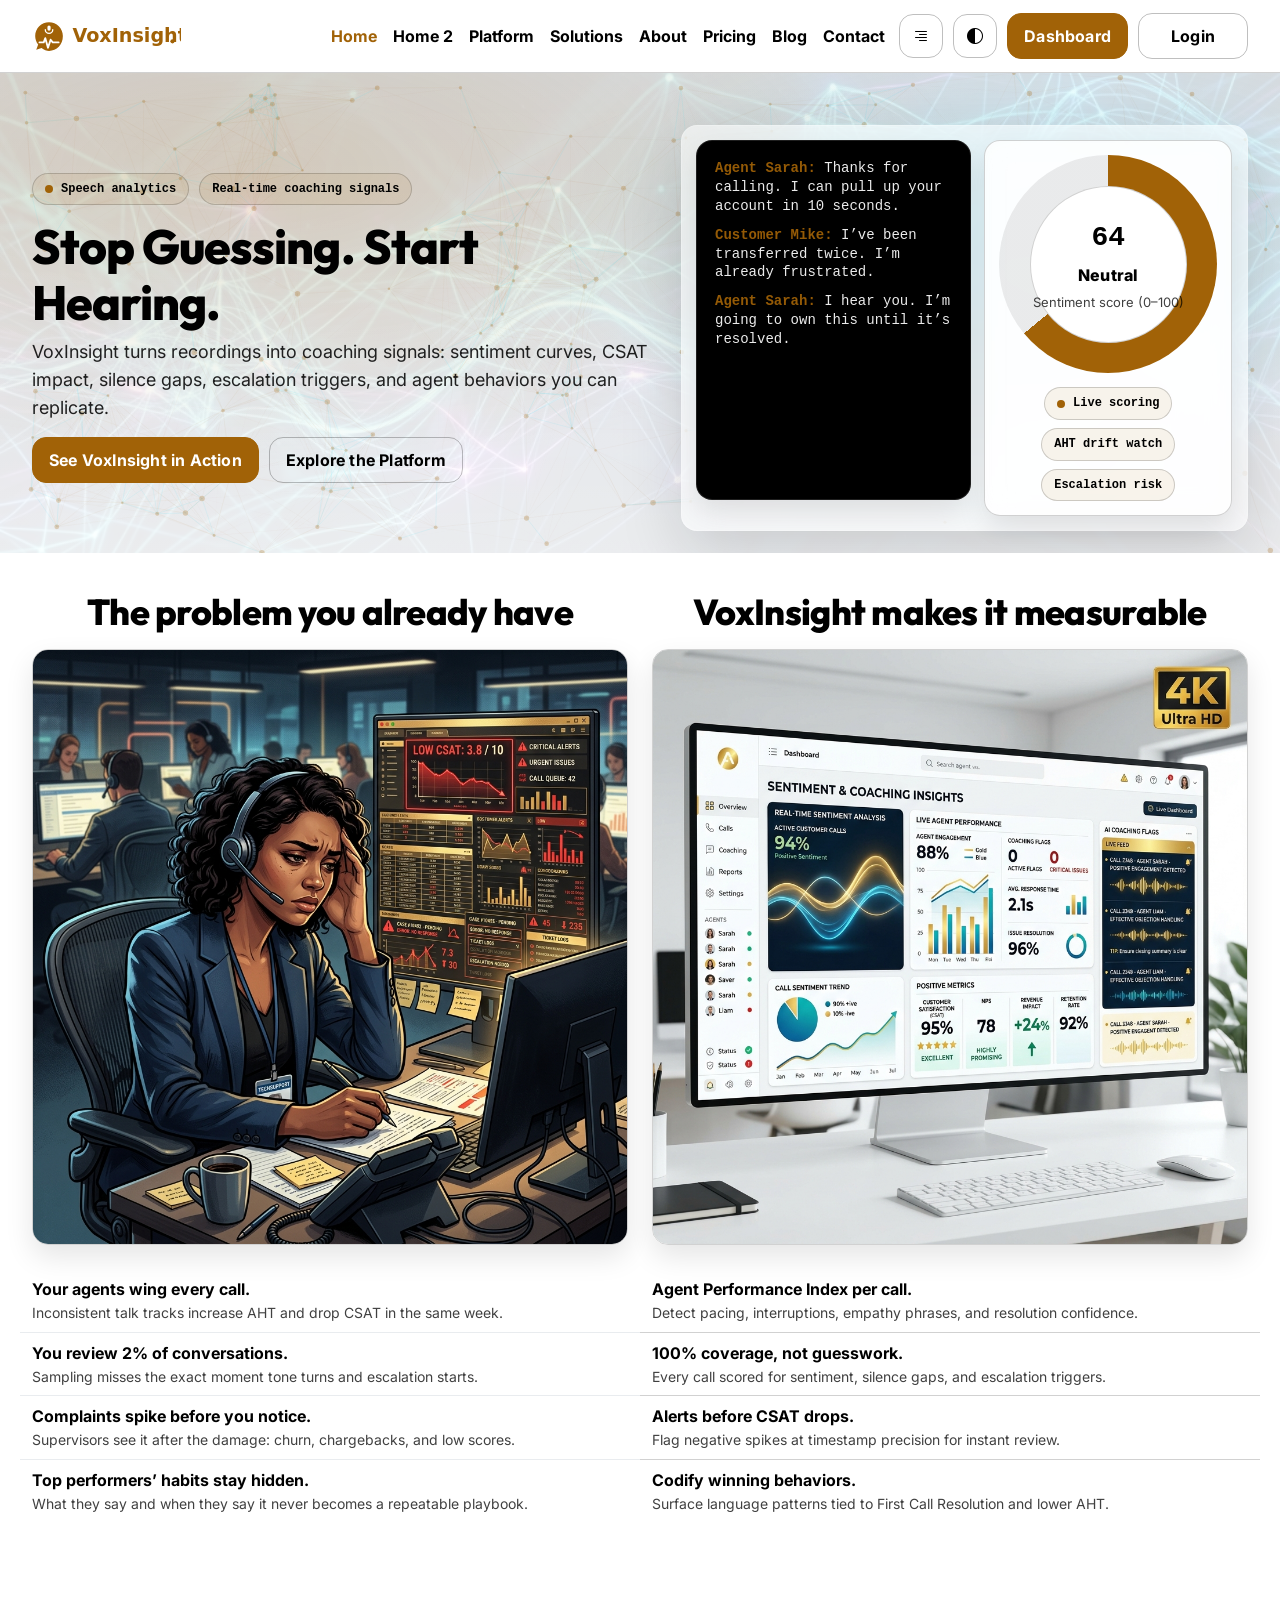
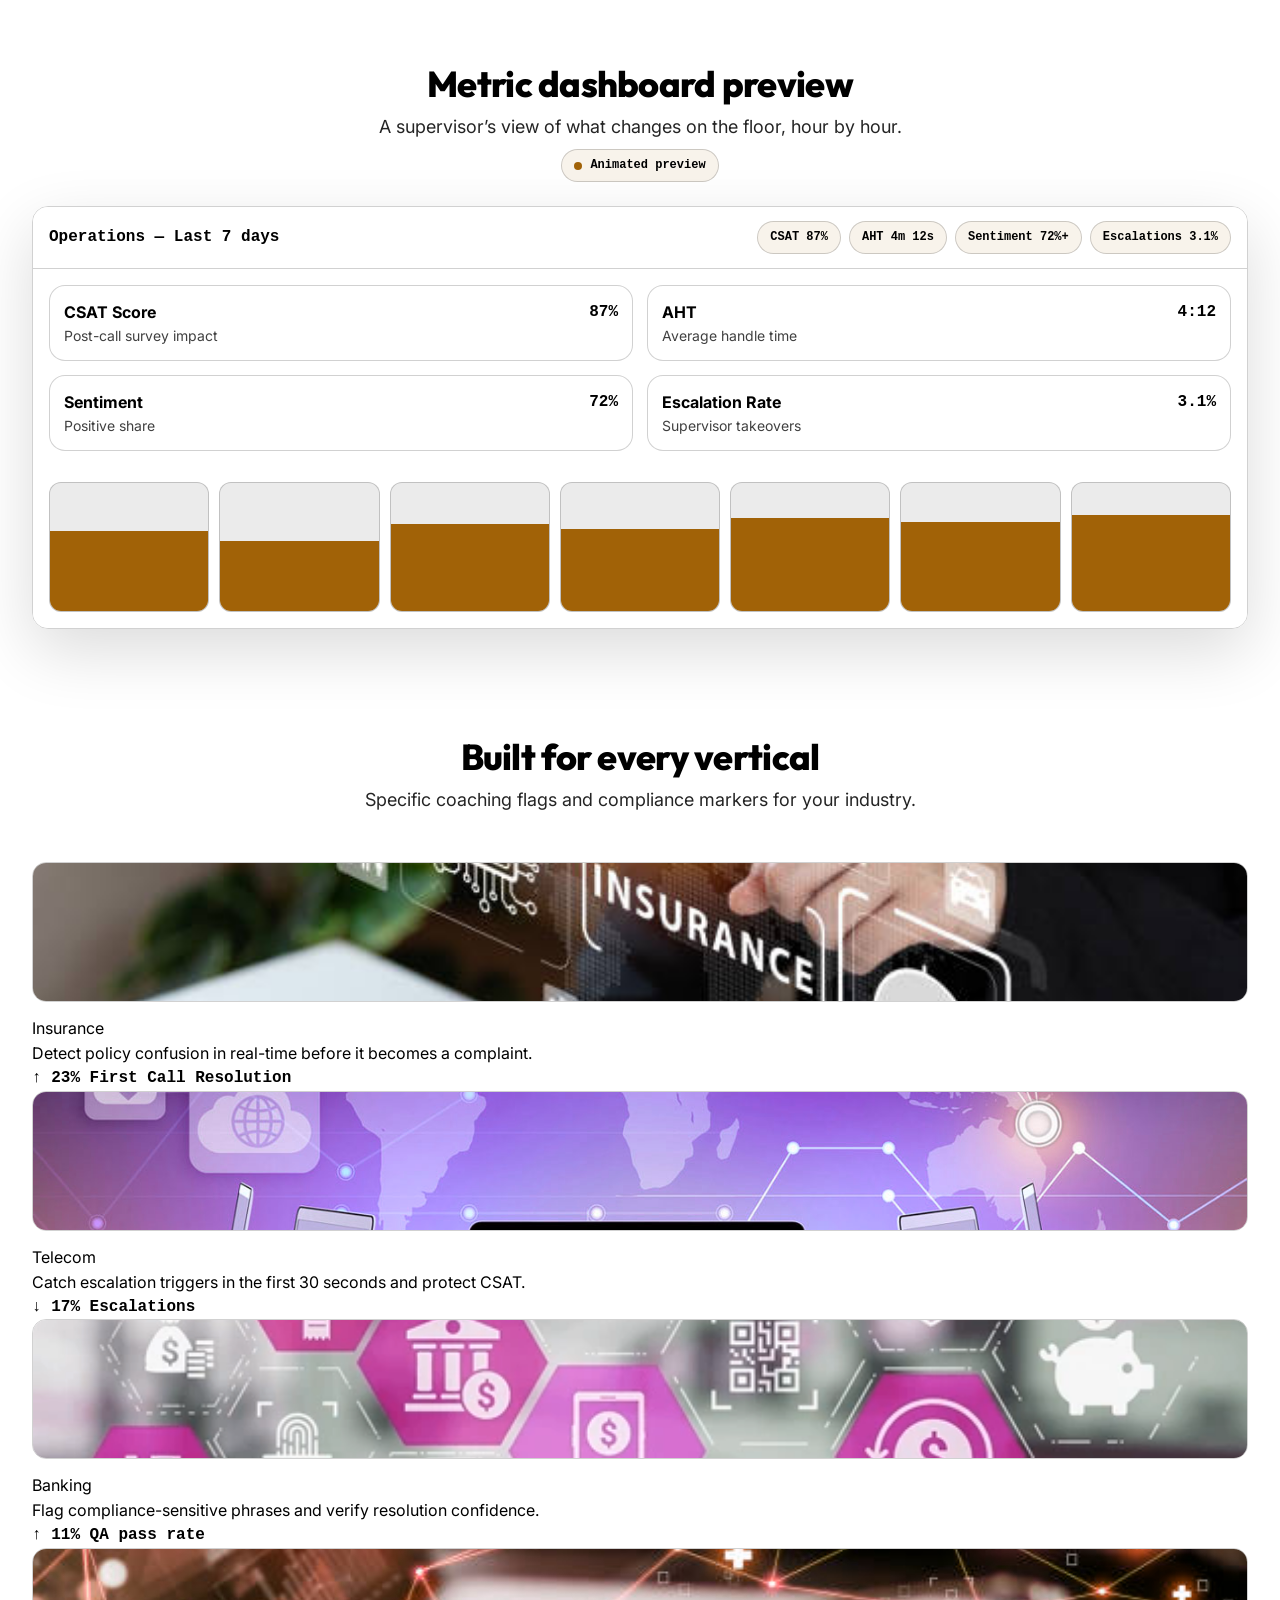
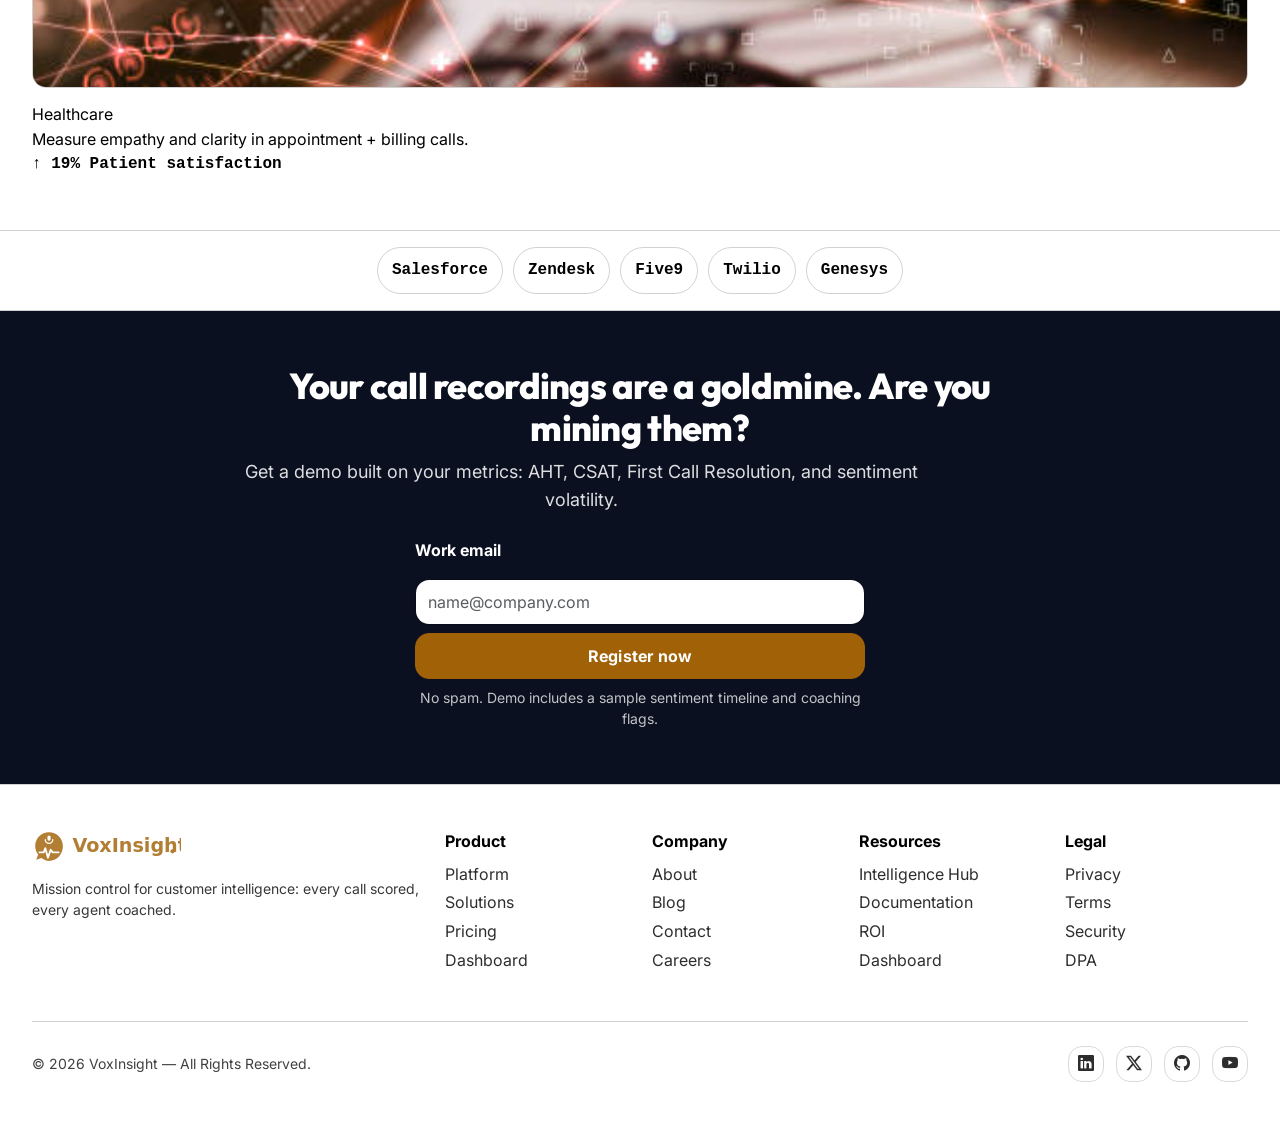
==== commit 265b27be: "intcor1" ====
--- a/index.html
+++ b/index.html
@@ -42,6 +42,9 @@
           <i class="bi bi-list" aria-hidden="true"></i>
         </button>
 
+
+
+
         <div class="vi-nav-brand">
           <a class="vi-logo" href="index.html" aria-label="VoxInsight home">
             <img src="assets/images/logo.svg" alt="VoxInsight Logo" height="34">
@@ -64,7 +67,7 @@
         <div class="vi-nav-actions">
           <button class="btn btn-vi btn-vi-outline d-none d-sm-inline-flex" type="button" data-vi-dir-toggle
             aria-pressed="false" aria-label="Toggle direction">
-            <i class="bi bi-text-paragraph" aria-hidden="true"></i>
+            <i class="bi bi-text-right" aria-hidden="true"></i>
           </button>
           <button class="btn btn-vi btn-vi-outline d-none d-sm-inline-flex" type="button" data-vi-theme-toggle
             aria-pressed="false" aria-label="Toggle theme">
@@ -97,7 +100,7 @@
         <a class="nav-link" href="contact.html">Contact</a>
         <div class="mt-3 d-grid gap-2">
           <button class="btn btn-vi btn-vi-outline" type="button" data-vi-dir-toggle aria-pressed="false">
-            <i class="bi bi-text-paragraph" aria-hidden="true"></i>
+            <i class="bi bi-text-right" aria-hidden="true"></i>
           </button>
           <button class="btn btn-vi btn-vi-outline" type="button" data-vi-theme-toggle aria-pressed="false"
             aria-label="Toggle theme">
--- a/assets/css/style.css
+++ b/assets/css/style.css
@@ -166,7 +166,7 @@
   width: 44px;
   height: 44px;
   border: 1px solid var(--vi-border);
-  border-radius: 12px;
+  border-radius: 14px;
   background: transparent;
   display: flex;
   align-items: center;
@@ -241,7 +241,7 @@
 .vi-pill {
   border: 1px solid var(--vi-border);
   background: var(--vi-surface);
-  border-radius: 999px;
+  border-radius: 14px;
   padding: 10px 12px;
   display: inline-flex;
   gap: 10px;
@@ -249,7 +249,7 @@
 }
 
 .btn-vi {
-  border-radius: 999px;
+  border-radius: 14px;
   padding: 10px 16px;
   font-weight: 700;
   letter-spacing: .2px;
@@ -982,7 +982,7 @@
 .vi-social-links a {
   width: 36px;
   height: 36px;
-  border-radius: 8px;
+  border-radius: 14px;
   border: 1px solid var(--vi-border);
   display: flex;
   align-items: center;
@@ -1121,6 +1121,17 @@
   }
 }
 
+.vi-btn-icon {
+  width: 52px;
+  height: 52px;
+  padding: 0;
+  display: inline-flex;
+  align-items: center;
+  justify-content: center;
+  border-radius: 14px;
+  font-size: 1.4rem;
+}
+
 .vi-dashboard {
   min-height: 100vh;
   display: grid;
